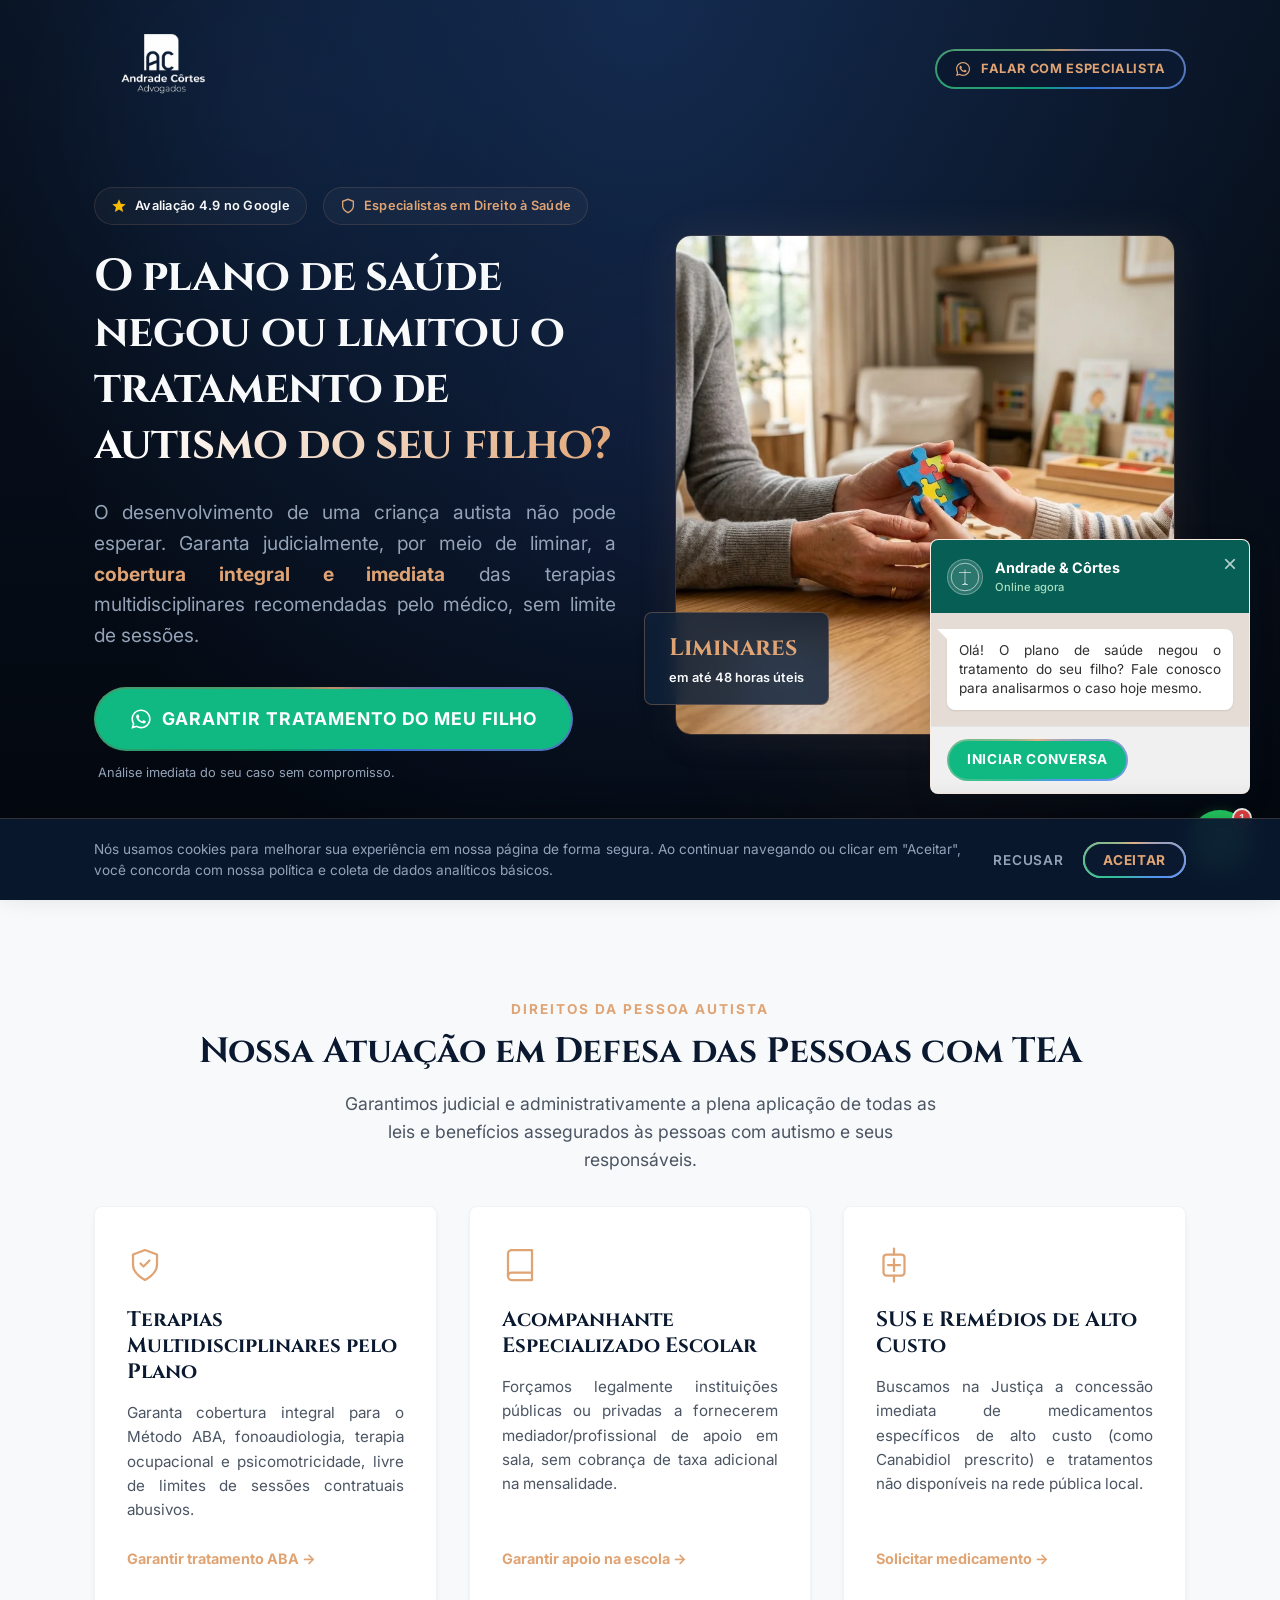
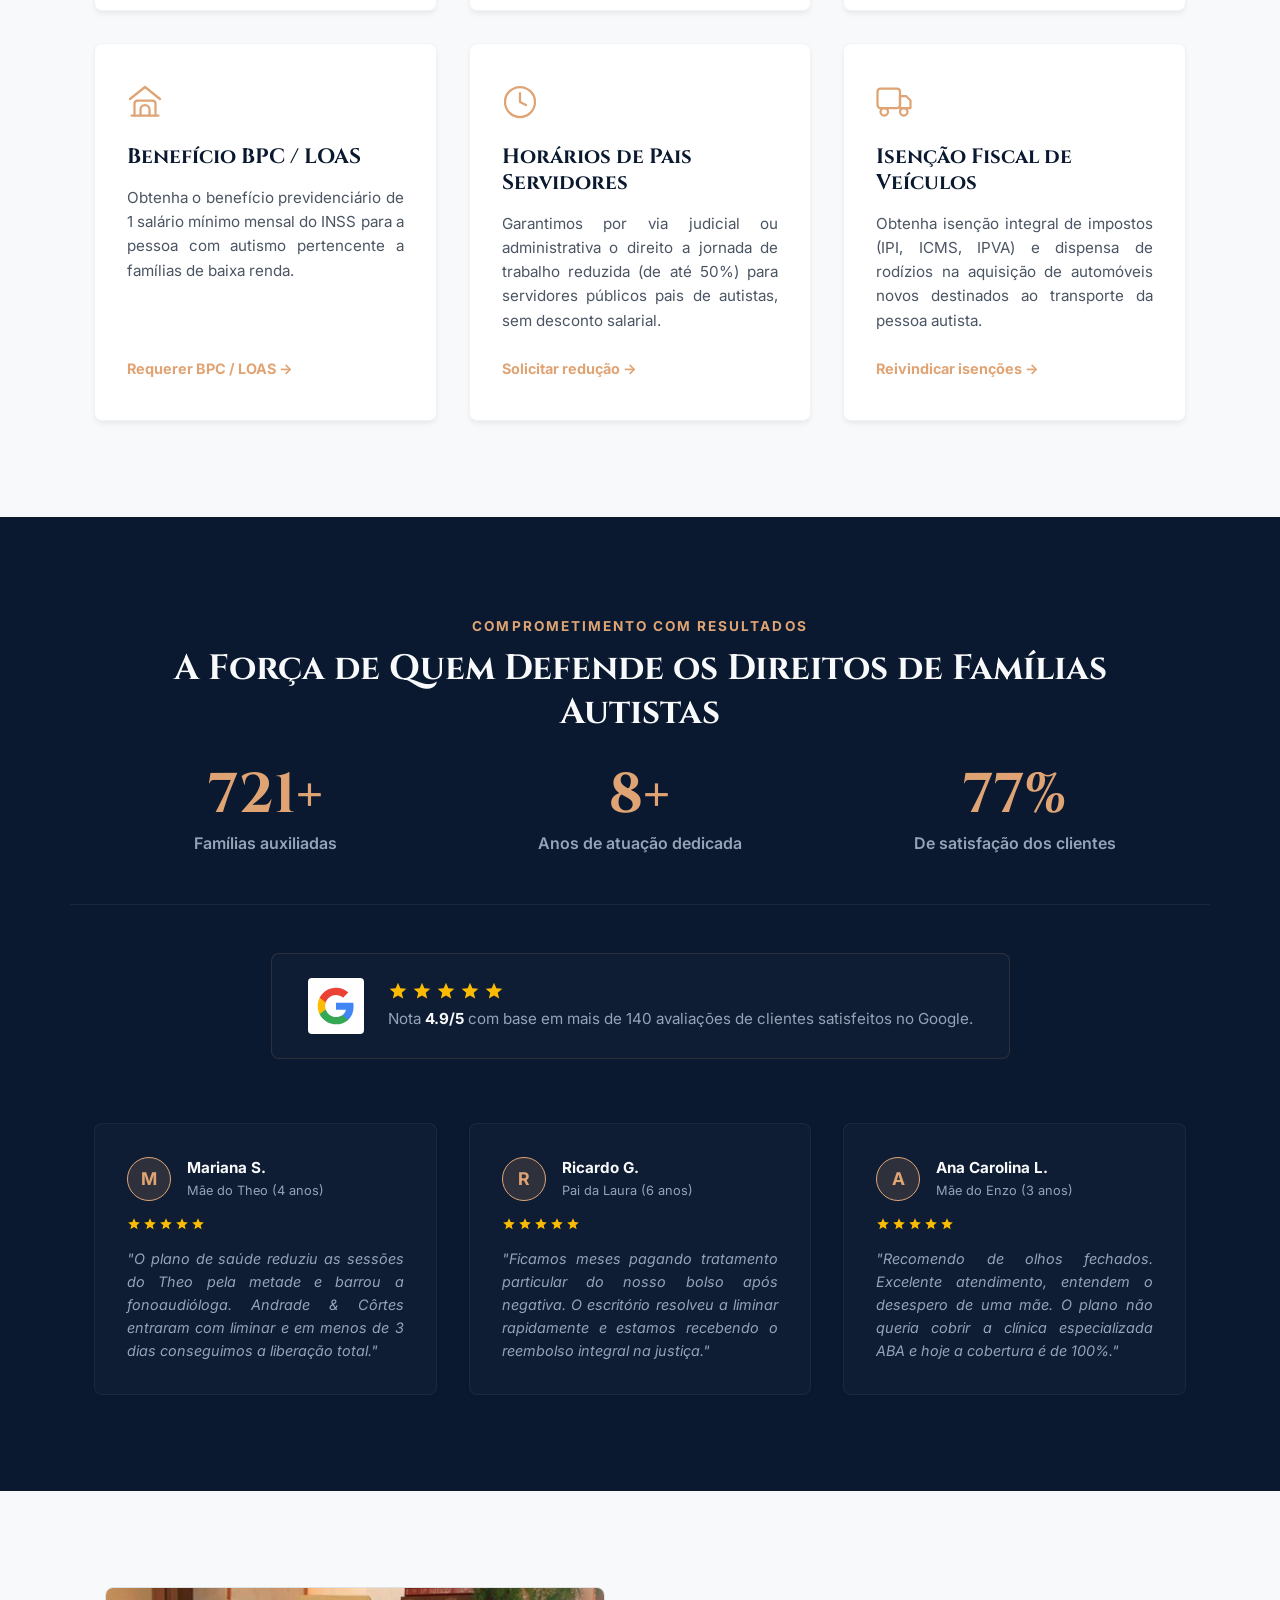
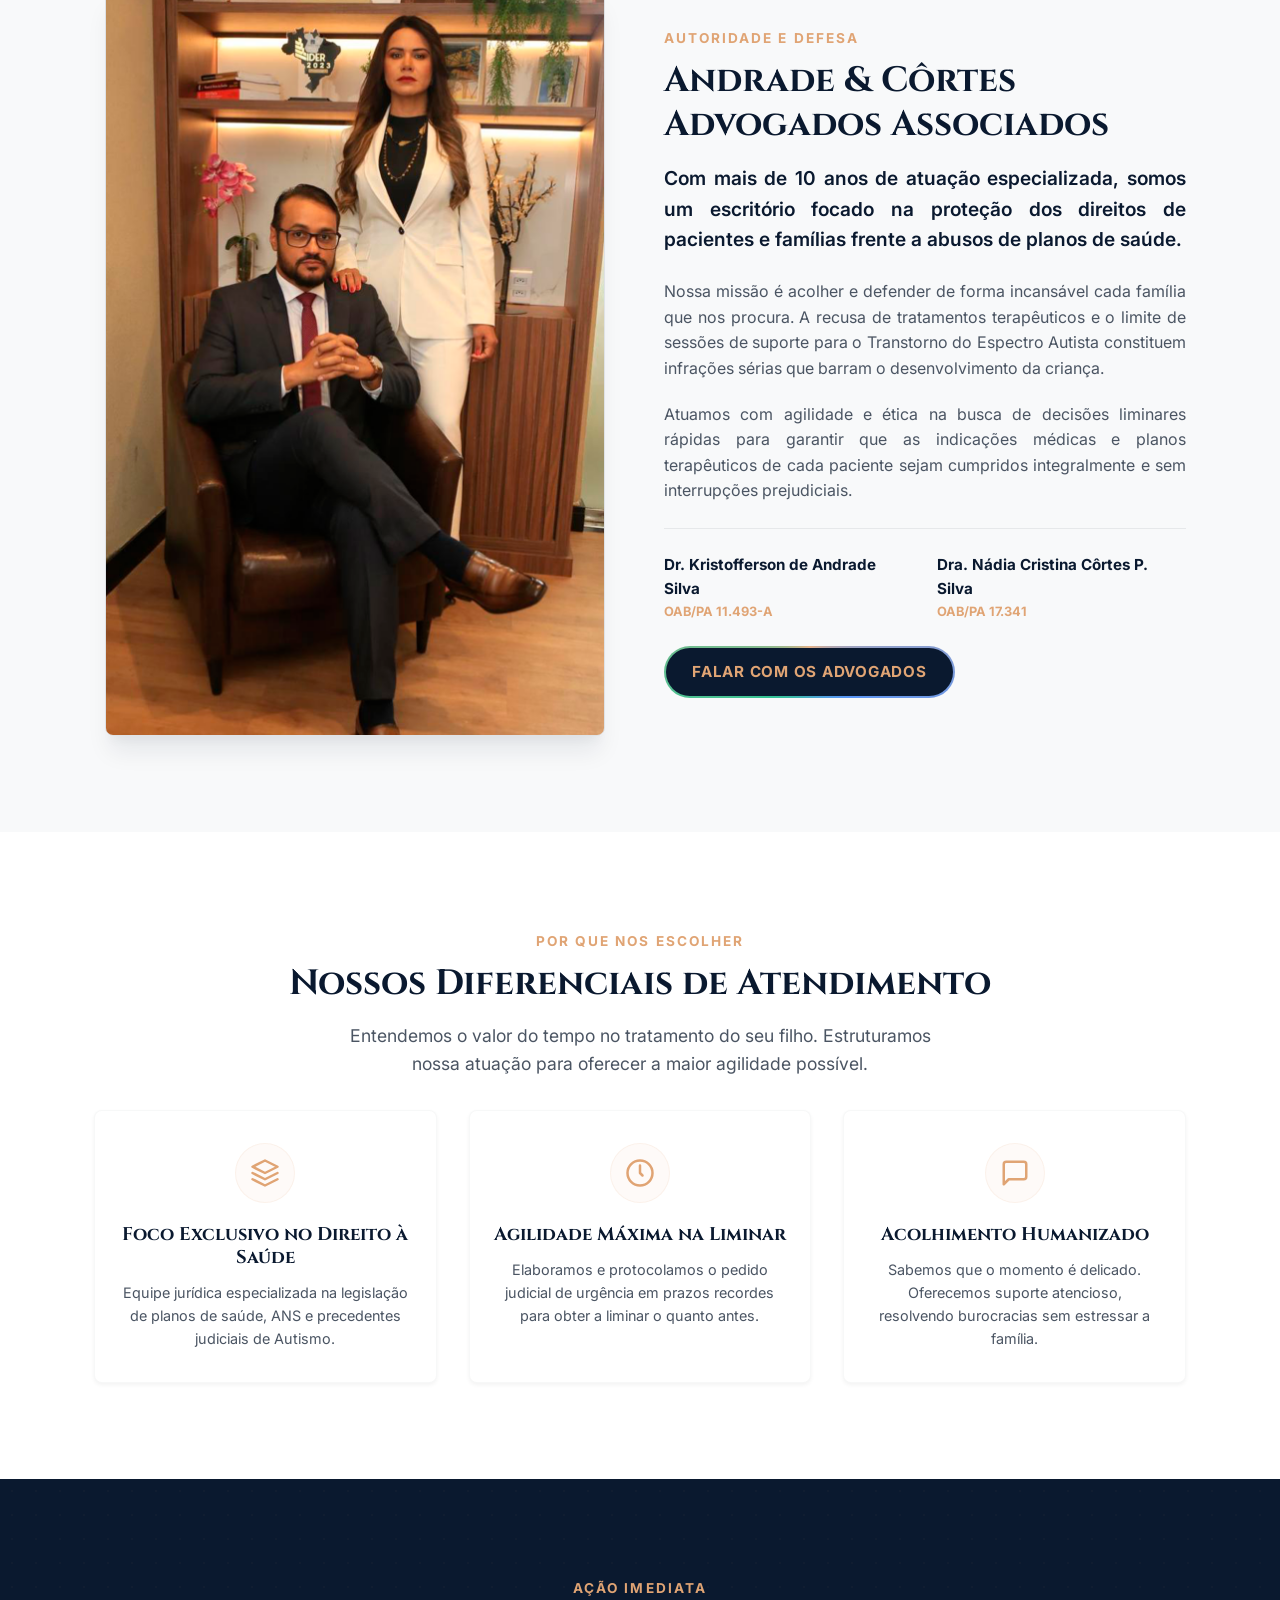
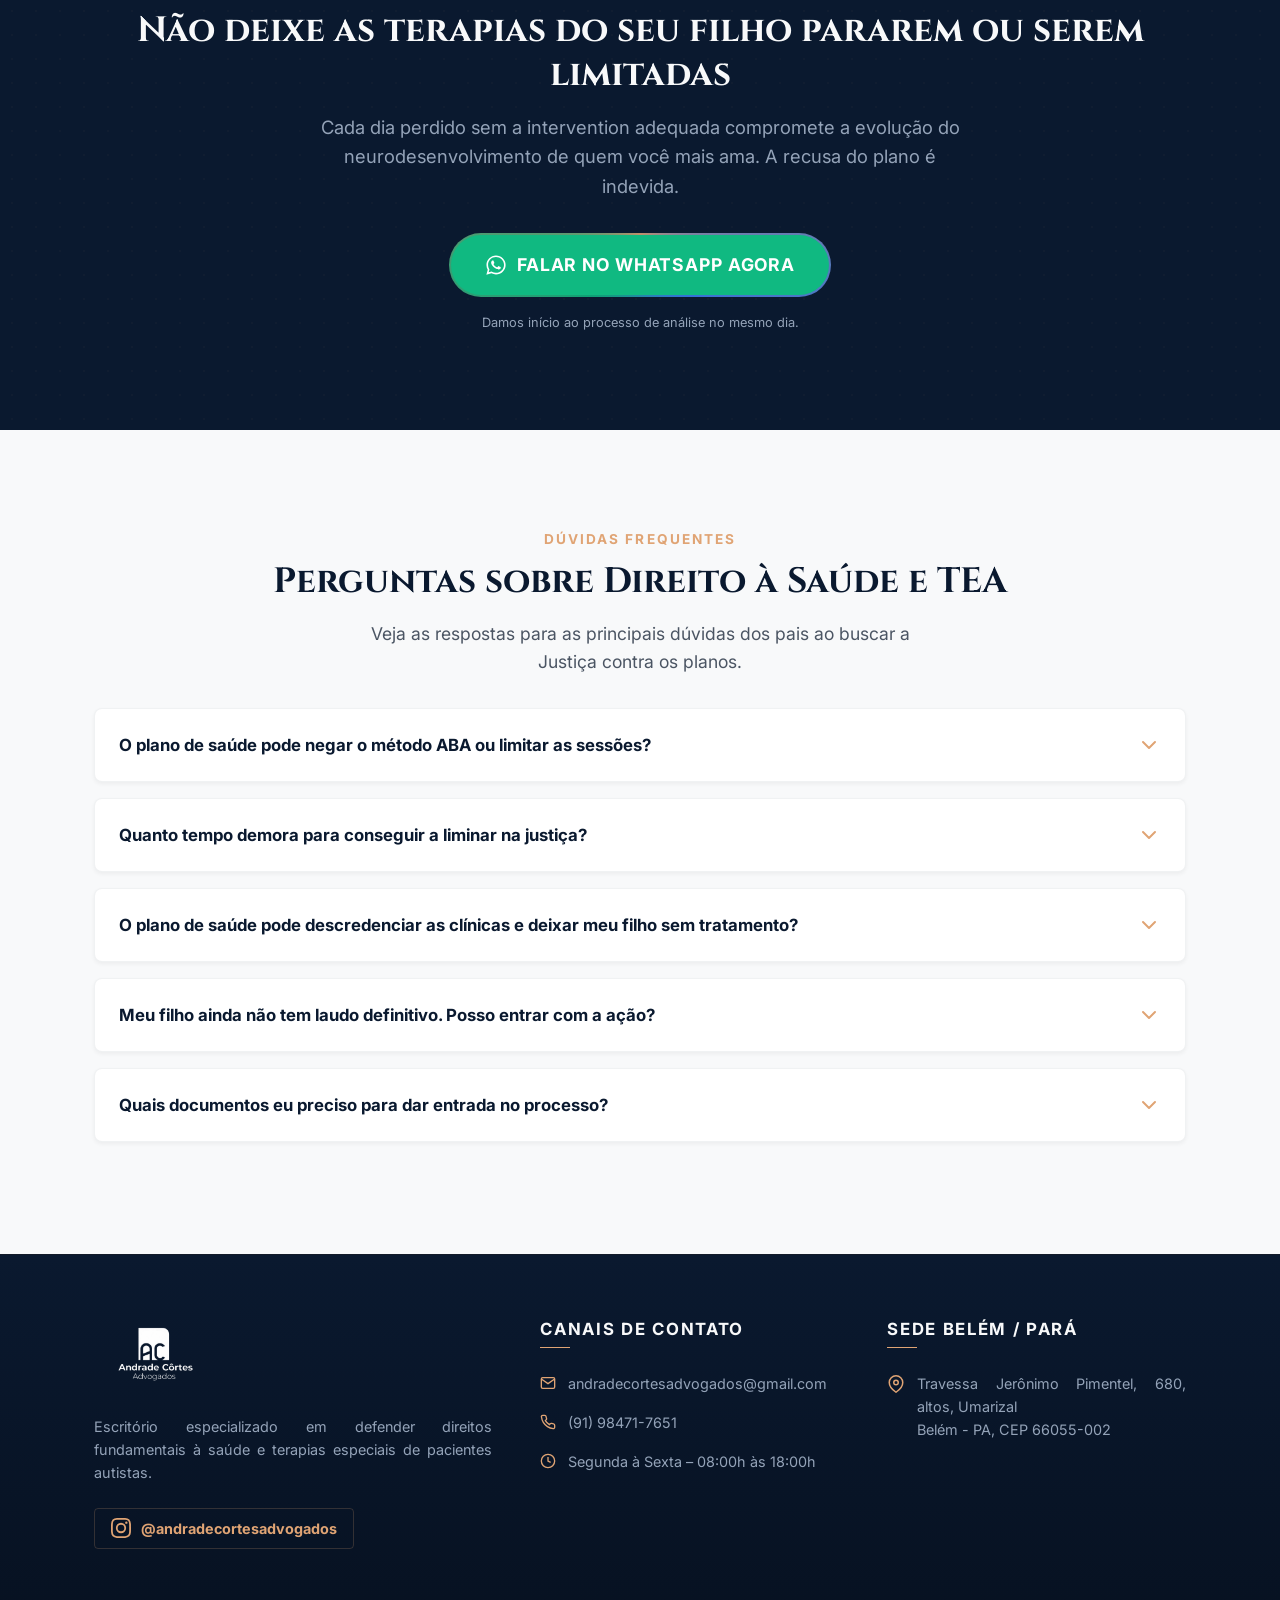
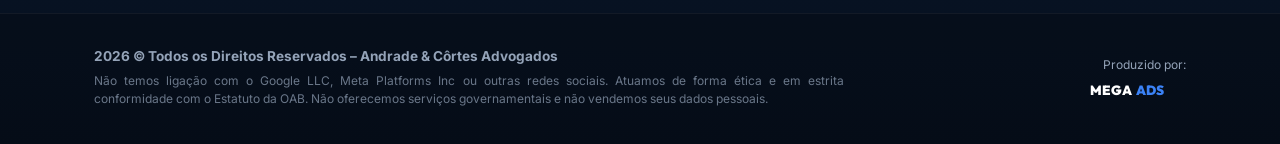
==== index.html @ 6798952f "feat: inicializa projeto e adiciona arquivos da landing page" ====
<!DOCTYPE html>
<html lang="pt-BR">
<head>
    <meta charset="UTF-8">
    <meta name="viewport" content="width=device-width, initial-scale=1.0, viewport-fit=cover">
    
    <!-- Título Otimizado para Tráfego Pago / SEO -->
    <title>Negativa de Tratamento de Autismo (TEA) pelo Plano | Andrade & Côrtes Advogados</title>
    
    <!-- Meta Descrição Otimizada -->
    <meta name="description" content="O plano de saúde negou ou limitou o tratamento de autismo (método ABA, fonoaudiologia, T.O.) do seu filho? Garanta na justiça o início imediato e cobertura integral.">
    
    <!-- Open Graph (Meta tags para compartilhamento em redes sociais e anúncios) -->
    <meta property="og:title" content="Negativa de Tratamento de Autismo (TEA) pelo Plano? Garanta a Cobertura Integral">
    <meta property="og:description" content="O desenvolvimento do seu filho não pode esperar. Obtenha liminar na justiça para cobertura imediata e sem limites de sessões das terapias indicadas.">
    <meta property="og:image" content="https://andradecortes.adv.br/lp/wp-content/uploads/2024/04/Mono-Vert-2.png">
    <meta property="og:url" content="https://andradecortes.adv.br/lp/saude-autismo/">
    <meta property="og:type" content="website">
    
    <!-- Twitter Card Básico -->
    <meta name="twitter:card" content="summary_large_image">
    <meta name="twitter:title" content="Negativa de Tratamento de Autismo pelo Plano | Andrade & Côrtes">
    <meta name="twitter:description" content="Garanta judicialmente a cobertura integral e sem limites de sessões das terapias prescritas para o autismo do seu filho.">
    <meta name="twitter:image" content="https://andradecortes.adv.br/lp/wp-content/uploads/2024/04/Mono-Vert-2.png">

    <!-- Favicon (Linkando o ícone do cliente em formato PNG) -->
    <link rel="icon" href="https://andradecortes.adv.br/lp/wp-content/uploads/2024/04/cropped-Orig-Vert-1-32x32.png" sizes="32x32">
    <link rel="icon" href="https://andradecortes.adv.br/lp/wp-content/uploads/2024/04/cropped-Orig-Vert-1-192x192.png" sizes="192x192">
    <link rel="apple-touch-icon" href="https://andradecortes.adv.br/lp/wp-content/uploads/2024/04/cropped-Orig-Vert-1-180x180.png">
    
    <!-- Fontes do Google (Cinzel, Inter e Outfit) conforme referência de luxo -->
    <link rel="preconnect" href="https://fonts.googleapis.com">
    <link rel="preconnect" href="https://fonts.gstatic.com" crossorigin>
    <link href="https://fonts.googleapis.com/css2?family=Cinzel:wght@400;500;600;700;800&family=Inter:wght@300;400;500;600;700&family=Outfit:wght@300;400;500;600;700;900&display=swap" rel="stylesheet">
    
    <!-- Link para a Folha de Estilos Externa -->
    <link rel="stylesheet" href="css/style.css">

    <!-- Google Tag Manager (Placeholder ID GTM-TZ2N3D54 ou configurável) -->
    <script>
        // Inicialização do dataLayer caso ainda não exista
        window.dataLayer = window.dataLayer || [];
        
        // Script oficial do Google Tag Manager
        (function(w,d,s,l,i){w[l]=w[l]||[];w[l].push({'gtm.start':
        new Date().getTime(),event:'gtm.js'});var f=d.getElementsByTagName(s)[0],
        j=d.createElement(s),dl=l!='dataLayer'?'&l='+l:'';j.async=true;j.src=
        'https://www.googletagmanager.com/gtm.js?id='+i+dl;f.parentNode.insertBefore(j,f);
        })(window,document,'script','dataLayer','GTM-TZ2N3D54');
    </script>
    <!-- Fim Google Tag Manager -->

    <!-- PLACEHOLDER: Meta Pixel (Facebook Ads) - Pronto para ativar, descomente e preencha com o ID correto -->
    <!--
    <script>
        !function(f,b,e,v,n,t,s)
        {if(f.fbq)return;n=f.fbq=function(){n.callMethod?
        n.callMethod.apply(n,arguments):n.queue.push(arguments)};
        if(!f._fbq)f._fbq=n;n.push=n;n.loaded=!0;n.version='2.0';
        n.queue=[];t=b.createElement(e);t.async=!0;
        t.src=v;s=b.getElementsByTagName(e)[0];
        s.parentNode.insertBefore(t,s)}(window, document,'script',
        'https://connect.facebook.net/en_US/fbevents.js');
        fbq('init', 'SEU_PIXEL_ID');
        fbq('track', 'PageView');
    </script>
    <noscript><img height="1" width="1" style="display:none" src="https://www.facebook.com/tr?id=SEU_PIXEL_ID&ev=PageView&noscript=1" /></noscript>
    -->

    <!-- PLACEHOLDER: Google Ads Conversion Tracking - Pronto para ativar, descomente e preencha -->
    <!--
    <script async src="https://www.googletagmanager.com/gtag/js?id=AW-SEU_CONVERSION_ID"></script>
    <script>
        window.dataLayer = window.dataLayer || [];
        function gtag(){dataLayer.push(arguments);}
        gtag('js', new Date());
        gtag('config', 'AW-SEU_CONVERSION_ID');
    </script>
    -->
</head>
<body>
    <!-- Google Tag Manager (noscript) -->
    <noscript>
        <iframe src="https://www.googletagmanager.com/ns.html?id=GTM-TZ2N3D54" height="0" width="0" style="display:none;visibility:hidden"></iframe>
    </noscript>
    <!-- Fim Google Tag Manager (noscript) -->

    <!-- 1. HEADER FIXO -->
    <header id="main-header" class="header-fixed">
        <div class="container header-container">
            <!-- Logo estilizada com SVG para maior leveza e qualidade visual -->
            <a href="#" class="logo-link" aria-label="Ir para o topo da página">
                <div class="logo-wrapper">
                    <!-- Logotipo Andrade & Côrtes Advogados Associados -->
                    <img src="Assets/logo.webp" alt="Andrade & Côrtes Advogados Associados" class="logo-img" width="180" height="50">
                </div>
            </a>
            
            <!-- Botão de Ação Direta no Header -->
            <a href="https://wa.me/559184717651" class="btn btn-primary btn-header btn-whatsapp-track" data-location="header" target="_blank" rel="noopener noreferrer">
                <!-- Ícone WhatsApp SVG -->
                <svg viewBox="0 0 448 512" width="16" height="16" xmlns="http://www.w3.org/2000/svg" fill="currentColor">
                    <path d="M380.9 97.1C339 55.1 283.2 32 223.9 32c-122.4 0-222 99.6-222 222 0 39.1 10.2 77.3 29.6 111L0 480l117.7-30.9c32.4 17.7 68.9 27 106.1 27h.1c122.3 0 224.1-99.6 224.1-222 0-59.3-25.2-115-67.1-157zm-157 341.6c-33.2 0-65.7-8.9-94-25.7l-6.7-4-69.8 18.3L72 359.2l-4.4-7c-18.5-29.4-28.2-63.3-28.2-98.2 0-101.7 82.8-184.5 184.6-184.5 49.3 0 95.6 19.2 130.4 54.1 34.8 34.9 56.2 81.2 56.1 130.5 0 101.8-84.9 184.6-186.6 184.6zm101.2-138.2c-5.5-2.8-32.8-16.2-37.9-18-5.1-1.9-8.8-2.8-12.5 2.8-3.7 5.6-14.3 18-17.6 21.8-3.2 3.7-6.5 4.2-12 1.4-32.6-16.3-54-29.1-75.5-66-5.7-9.8 5.7-9.1 16.3-30.3 1.8-3.7.9-6.9-.5-9.7-1.4-2.8-12.5-30.1-17.1-41.2-4.5-10.8-9.1-9.3-12.5-9.5-3.2-.2-6.9-.2-10.6-.2-3.7 0-9.7 1.4-14.8 6.9-5.1 5.6-19.4 19-19.4 46.3 0 27.3 19.9 53.7 22.6 57.4 2.8 3.7 39.1 59.7 94.8 83.8 35.2 15.2 49 16.5 66.6 13.9 10.7-1.6 32.8-13.4 37.4-26.4 4.6-13 4.6-24.1 3.2-26.4-1.3-2.5-5-3.9-10.5-6.6z"/>
                </svg>
                <span>Falar com Especialista</span>
            </a>
        </div>
    </header>

    <!-- 2. HERO SECTION -->
    <section id="hero" class="hero-section">
        <!-- Elementos de luz difusa e flutuante no background do Hero (Glows Animados) -->
        <div class="hero-glow-1"></div>
        <div class="hero-glow-2"></div>
        <div class="hero-glow-3"></div>
        
        <!-- Overlay decorativo de gradiente de fundo -->
        <div class="hero-bg-overlay"></div>
        
        <div class="container hero-container grid-2">
            <!-- Coluna de Texto do Hero -->
            <div class="hero-content reveal-left">
                <!-- Selos de Autoridade acima da dobra -->
                <div class="hero-badges">
                    <!-- Selo de Avaliação Google -->
                    <div class="badge-google">
                        <svg class="icon-star" viewBox="0 0 24 24" width="16" height="16" fill="#FABB05" xmlns="http://www.w3.org/2000/svg">
                            <path d="M12 17.27L18.18 21l-1.64-7.03L22 9.24l-7.19-.61L12 2 9.19 8.63 2 9.24l5.46 4.73L5.82 21z"/>
                        </svg>
                        <span>Avaliação 4.9 no Google</span>
                    </div>
                    <!-- Selo de Especialidade em Direito à Saúde -->
                    <div class="badge-oab">
                        <svg class="icon-shield" viewBox="0 0 24 24" width="16" height="16" fill="none" stroke="#E0A474" stroke-width="2" xmlns="http://www.w3.org/2000/svg">
                            <path d="M12 22s8-4 8-10V5l-8-3-8 3v7c0 6 8 10 8 10z"/>
                        </svg>
                        <span>Especialistas em Direito à Saúde</span>
                    </div>
                </div>

                <!-- Headline Principal (H1) -->
                <h1>O plano de saúde negou ou limitou o tratamento de <span class="text-gradient-gold">autismo do seu filho?</span></h1>
                
                <!-- Subheadline explicativa -->
                <p class="hero-subtext">
                    O desenvolvimento de uma criança autista não pode esperar. Garanta judicialmente, por meio de liminar, a <strong>cobertura integral e imediata</strong> das terapias multidisciplinares recomendadas pelo médico, sem limite de sessões.
                </p>

                <!-- Botão de Ação Verde Esmeralda -->
                <div class="hero-cta-wrapper">
                    <a href="https://wa.me/559184717651" class="btn btn-lg btn-accent btn-whatsapp-track pulse-effect" data-location="hero" target="_blank" rel="noopener noreferrer">
                        <!-- Ícone do WhatsApp -->
                        <svg viewBox="0 0 448 512" width="22" height="22" fill="currentColor" xmlns="http://www.w3.org/2000/svg">
                            <path d="M380.9 97.1C339 55.1 283.2 32 223.9 32c-122.4 0-222 99.6-222 222 0 39.1 10.2 77.3 29.6 111L0 480l117.7-30.9c32.4 17.7 68.9 27 106.1 27h.1c122.3 0 224.1-99.6 224.1-222 0-59.3-25.2-115-67.1-157zm-157 341.6c-33.2 0-65.7-8.9-94-25.7l-6.7-4-69.8 18.3L72 359.2l-4.4-7c-18.5-29.4-28.2-63.3-28.2-98.2 0-101.7 82.8-184.5 184.6-184.5 49.3 0 95.6 19.2 130.4 54.1 34.8 34.9 56.2 81.2 56.1 130.5 0 101.8-84.9 184.6-186.6 184.6zm101.2-138.2c-5.5-2.8-32.8-16.2-37.9-18-5.1-1.9-8.8-2.8-12.5 2.8-3.7 5.6-14.3 18-17.6 21.8-3.2 3.7-6.5 4.2-12 1.4-32.6-16.3-54-29.1-75.5-66-5.7-9.8 5.7-9.1 16.3-30.3 1.8-3.7.9-6.9-.5-9.7-1.4-2.8-12.5-30.1-17.1-41.2-4.5-10.8-9.1-9.3-12.5-9.5-3.2-.2-6.9-.2-10.6-.2-3.7 0-9.7 1.4-14.8 6.9-5.1 5.6-19.4 19-19.4 46.3 0 27.3 19.9 53.7 22.6 57.4 2.8 3.7 39.1 59.7 94.8 83.8 35.2 15.2 49 16.5 66.6 13.9 10.7-1.6 32.8-13.4 37.4-26.4 4.6-13 4.6-24.1 3.2-26.4-1.3-2.5-5-3.9-10.5-6.6z"/>
                        </svg>
                        <span>Garantir Tratamento do Meu Filho</span>
                    </a>
                    <!-- Texto de Urgência de Apoio (Micro-copy) -->
                    <span class="cta-microcopy">Análise imediata do seu caso sem compromisso.</span>
                </div>
            </div>

            <!-- Coluna de Imagem / Mockup do Hero -->
            <div class="hero-image-wrapper reveal-right">
                <!-- Imagem em WebP de Alta Conversão. Carregamento com fetchpriority alto por estar acima da dobra -->
                <img src="Assets/hero_autism.webp" 
                     alt="Mão acolhedora de profissional segurando a mão de uma criança com peças de quebra-cabeça, simbolizando o autismo e cuidado" 
                     class="hero-main-img" 
                     width="500" 
                     height="600" 
                     fetchpriority="high">
                
                <!-- Card de Suporte Flutuante no Parallax -->
                <div class="floating-info-card">
                    <span class="info-number">Liminares</span>
                    <span class="info-desc">em até 48 horas úteis</span>
                </div>
            </div>
        </div>
    </section>

    <!-- 3. SEÇÃO DE SERVIÇOS / ÁREAS DE ATUAÇÃO -->
    <section id="servicos" class="section-padding bg-light">
        <div class="container text-center">
            <!-- Legenda da Seção em Dourado -->
            <span class="section-subtitle">Direitos da Pessoa Autista</span>
            <!-- Título Principal da Seção (H2) -->
            <h2 class="section-title">Nossa Atuação em Defesa das Pessoas com TEA</h2>
            <p class="section-desc max-width-600">
                Garantimos judicial e administrativamente a plena aplicação de todas as leis e benefícios assegurados às pessoas com autismo e seus responsáveis.
            </p>
        </div>

        <div class="container grid-3 mt-4">
            <!-- Card 1: Terapias Planos de Saúde -->
            <div class="service-card reveal-up">
                <div class="card-icon">
                    <svg viewBox="0 0 24 24" width="36" height="36" stroke="#E0A474" stroke-width="1.5" fill="none" stroke-linecap="round" stroke-linejoin="round" xmlns="http://www.w3.org/2000/svg">
                        <path d="M12 22s8-4 8-10V5l-8-3-8 3v7c0 6 8 10 8 10z"/>
                        <path d="M9 11l2 2 4-4"/>
                    </svg>
                </div>
                <h3>Terapias Multidisciplinares pelo Plano</h3>
                <p>Garanta cobertura integral para o Método ABA, fonoaudiologia, terapia ocupacional e psicomotricidade, livre de limites de sessões contratuais abusivos.</p>
                <a href="https://wa.me/559184717651" class="card-link btn-whatsapp-track" data-location="service_card" target="_blank" rel="noopener noreferrer">Garantir tratamento ABA &rarr;</a>
            </div>

            <!-- Card 2: Direito Educacional / Mediador -->
            <div class="service-card reveal-up" style="animation-delay: 50ms;">
                <div class="card-icon">
                    <svg viewBox="0 0 24 24" width="36" height="36" stroke="#E0A474" stroke-width="1.5" fill="none" stroke-linecap="round" stroke-linejoin="round" xmlns="http://www.w3.org/2000/svg">
                        <path d="M4 19.5A2.5 2.5 0 0 1 6.5 17H20"/>
                        <path d="M6.5 2H20v20H6.5A2.5 2.5 0 0 1 4 19.5v-15A2.5 2.5 0 0 1 6.5 2z"/>
                    </svg>
                </div>
                <h3>Acompanhante Especializado Escolar</h3>
                <p>Forçamos legalmente instituições públicas ou privadas a fornecerem mediador/profissional de apoio em sala, sem cobrança de taxa adicional na mensalidade.</p>
                <a href="https://wa.me/559184717651" class="card-link btn-whatsapp-track" data-location="service_card" target="_blank" rel="noopener noreferrer">Garantir apoio na escola &rarr;</a>
            </div>

            <!-- Card 3: SUS e Medicamentos de Alto Custo -->
            <div class="service-card reveal-up" style="animation-delay: 100ms;">
                <div class="card-icon">
                    <svg viewBox="0 0 24 24" width="36" height="36" stroke="#E0A474" stroke-width="1.5" fill="none" stroke-linecap="round" stroke-linejoin="round" xmlns="http://www.w3.org/2000/svg">
                        <rect x="5" y="5" width="14" height="14" rx="2" ry="2"/>
                        <line x1="12" y1="1" x2="12" y2="5"/>
                        <line x1="12" y1="19" x2="12" y2="23"/>
                        <line x1="8" y1="12" x2="16" y2="12"/>
                        <line x1="12" y1="8" x2="12" y2="16"/>
                    </svg>
                </div>
                <h3>SUS e Remédios de Alto Custo</h3>
                <p>Buscamos na Justiça a concessão imediata de medicamentos específicos de alto custo (como Canabidiol prescrito) e tratamentos não disponíveis na rede pública local.</p>
                <a href="https://wa.me/559184717651" class="card-link btn-whatsapp-track" data-location="service_card" target="_blank" rel="noopener noreferrer">Solicitar medicamento &rarr;</a>
            </div>

            <!-- Card 4: Benefício Previdenciário (BPC/LOAS) -->
            <div class="service-card reveal-up" style="animation-delay: 150ms;">
                <div class="card-icon">
                    <svg viewBox="0 0 24 24" width="36" height="36" stroke="#E0A474" stroke-width="1.5" fill="none" stroke-linecap="round" stroke-linejoin="round" xmlns="http://www.w3.org/2000/svg">
                        <path d="M3 21h18"/>
                        <path d="M19 21v-8a2 2 0 0 0-2-2H7a2 2 0 0 0-2 2v8"/>
                        <path d="M9 21v-4a3 3 0 0 1 6 0v4"/>
                        <path d="M2 10l10-8 10 8"/>
                    </svg>
                </div>
                <h3>Benefício BPC / LOAS</h3>
                <p>Obtenha o benefício previdenciário de 1 salário mínimo mensal do INSS para a pessoa com autismo pertencente a famílias de baixa renda.</p>
                <a href="https://wa.me/559184717651" class="card-link btn-whatsapp-track" data-location="service_card" target="_blank" rel="noopener noreferrer">Requerer BPC / LOAS &rarr;</a>
            </div>

            <!-- Card 5: Redução de Jornada para Servidores -->
            <div class="service-card reveal-up" style="animation-delay: 200ms;">
                <div class="card-icon">
                    <svg viewBox="0 0 24 24" width="36" height="36" stroke="#E0A474" stroke-width="1.5" fill="none" stroke-linecap="round" stroke-linejoin="round" xmlns="http://www.w3.org/2000/svg">
                        <circle cx="12" cy="12" r="10"/>
                        <polyline points="12 6 12 12 16 14"/>
                    </svg>
                </div>
                <h3>Horários de Pais Servidores</h3>
                <p>Garantimos por via judicial ou administrativa o direito a jornada de trabalho reduzida (de até 50%) para servidores públicos pais de autistas, sem desconto salarial.</p>
                <a href="https://wa.me/559184717651" class="card-link btn-whatsapp-track" data-location="service_card" target="_blank" rel="noopener noreferrer">Solicitar redução &rarr;</a>
            </div>

            <!-- Card 6: Direito Tributário / Isenções -->
            <div class="service-card reveal-up" style="animation-delay: 250ms;">
                <div class="card-icon">
                    <svg viewBox="0 0 24 24" width="36" height="36" stroke="#E0A474" stroke-width="1.5" fill="none" stroke-linecap="round" stroke-linejoin="round" xmlns="http://www.w3.org/2000/svg">
                        <rect x="1" y="3" width="15" height="13" rx="2" ry="2"/>
                        <polygon points="16 8 20 8 23 11 23 16 16 16 16 8"/>
                        <circle cx="5.5" cy="18.5" r="2.5"/>
                        <circle cx="18.5" cy="18.5" r="2.5"/>
                    </svg>
                </div>
                <h3>Isenção Fiscal de Veículos</h3>
                <p>Obtenha isenção integral de impostos (IPI, ICMS, IPVA) e dispensa de rodízios na aquisição de automóveis novos destinados ao transporte da pessoa autista.</p>
                <a href="https://wa.me/559184717651" class="card-link btn-whatsapp-track" data-location="service_card" target="_blank" rel="noopener noreferrer">Reivindicar isenções &rarr;</a>
            </div>
        </div>
    </section>

    <!-- 4. PROVA SOCIAL & NÚMEROS DE AUTORIDADE -->
    <section id="prova-social" class="section-padding bg-dark text-white">
        <div class="container text-center">
            <span class="section-subtitle">Comprometimento com Resultados</span>
            <h2 class="section-title text-white">A Força de Quem Defende os Direitos de Famílias Autistas</h2>
        </div>

        <!-- Contadores Animados -->
        <div class="container grid-3 stats-container mt-4 text-center">
            <div class="stat-item reveal-up">
                <span class="stat-number" data-target="900">+0</span>
                <span class="stat-label">Famílias auxiliadas</span>
            </div>
            <div class="stat-item reveal-up" style="animation-delay: 100ms;">
                <span class="stat-number" data-target="10">+0</span>
                <span class="stat-label">Anos de atuação dedicada</span>
            </div>
            <div class="stat-item reveal-up" style="animation-delay: 200ms;">
                <span class="stat-number" data-target="98">%0</span>
                <span class="stat-label">De satisfação dos clientes</span>
            </div>
        </div>

        <!-- Bloco do Google Reviews Consolidador -->
        <div class="container mt-5 text-center">
            <div class="google-consolidated-box reveal-up">
                <div class="google-logo-wrapper">
                    <!-- SVG Logo Google -->
                    <svg viewBox="0 0 24 24" width="40" height="40" xmlns="http://www.w3.org/2000/svg">
                        <path d="M22.56 12.25c0-.78-.07-1.53-.2-2.25H12v4.26h5.92c-.26 1.37-1.04 2.53-2.21 3.31v2.77h3.57c2.08-1.92 3.28-4.74 3.28-8.09z" fill="#4285F4"/>
                        <path d="M12 23c2.97 0 5.46-.98 7.28-2.66l-3.57-2.77c-.98.66-2.23 1.06-3.71 1.06-2.86 0-5.29-1.93-6.16-4.53H2.18v2.84C3.99 20.53 7.7 23 12 23z" fill="#34A853"/>
                        <path d="M5.84 14.09c-.22-.66-.35-1.36-.35-2.09s.13-1.43.35-2.09V7.06H2.18C1.43 8.55 1 10.22 1 12s.43 3.45 1.18 4.94l2.85-2.22.81-.63z" fill="#FBBC05"/>
                        <path d="M12 5.38c1.62 0 3.06.56 4.21 1.64l3.15-3.15C17.45 2.09 14.97 1 12 1 7.7 1 3.99 3.47 2.18 7.06l3.66 2.84c.87-2.6 3.3-4.52 6.16-4.52z" fill="#EA4335"/>
                    </svg>
                </div>
                <div class="google-stars-wrapper">
                    <div class="stars">
                        <!-- 5 Estrelas SVG -->
                        <svg viewBox="0 0 24 24" width="20" height="20" fill="#FABB05" xmlns="http://www.w3.org/2000/svg"><path d="M12 17.27L18.18 21l-1.64-7.03L22 9.24l-7.19-.61L12 2 9.19 8.63 2 9.24l5.46 4.73L5.82 21z"/></svg>
                        <svg viewBox="0 0 24 24" width="20" height="20" fill="#FABB05" xmlns="http://www.w3.org/2000/svg"><path d="M12 17.27L18.18 21l-1.64-7.03L22 9.24l-7.19-.61L12 2 9.19 8.63 2 9.24l5.46 4.73L5.82 21z"/></svg>
                        <svg viewBox="0 0 24 24" width="20" height="20" fill="#FABB05" xmlns="http://www.w3.org/2000/svg"><path d="M12 17.27L18.18 21l-1.64-7.03L22 9.24l-7.19-.61L12 2 9.19 8.63 2 9.24l5.46 4.73L5.82 21z"/></svg>
                        <svg viewBox="0 0 24 24" width="20" height="20" fill="#FABB05" xmlns="http://www.w3.org/2000/svg"><path d="M12 17.27L18.18 21l-1.64-7.03L22 9.24l-7.19-.61L12 2 9.19 8.63 2 9.24l5.46 4.73L5.82 21z"/></svg>
                        <svg viewBox="0 0 24 24" width="20" height="20" fill="#FABB05" xmlns="http://www.w3.org/2000/svg"><path d="M12 17.27L18.18 21l-1.64-7.03L22 9.24l-7.19-.61L12 2 9.19 8.63 2 9.24l5.46 4.73L5.82 21z"/></svg>
                    </div>
                    <p class="google-rating-text">Nota <strong>4.9/5</strong> com base em mais de 140 avaliações de clientes satisfeitos no Google.</p>
                </div>
            </div>
        </div>

        <!-- 3 Depoimentos Reais / Adaptados -->
        <div class="container grid-3 reviews-grid mt-4">
            <!-- Depoimento 1 -->
            <div class="review-card reveal-up">
                <div class="review-header">
                    <div class="avatar-circle">M</div>
                    <div class="review-author">
                        <span class="author-name">Mariana S.</span>
                        <span class="author-subtitle">Mãe do Theo (4 anos)</span>
                    </div>
                </div>
                <div class="stars-review">
                    <svg viewBox="0 0 24 24" width="14" height="14" fill="#FABB05" xmlns="http://www.w3.org/2000/svg"><path d="M12 17.27L18.18 21l-1.64-7.03L22 9.24l-7.19-.61L12 2 9.19 8.63 2 9.24l5.46 4.73L5.82 21z"/></svg>
                    <svg viewBox="0 0 24 24" width="14" height="14" fill="#FABB05" xmlns="http://www.w3.org/2000/svg"><path d="M12 17.27L18.18 21l-1.64-7.03L22 9.24l-7.19-.61L12 2 9.19 8.63 2 9.24l5.46 4.73L5.82 21z"/></svg>
                    <svg viewBox="0 0 24 24" width="14" height="14" fill="#FABB05" xmlns="http://www.w3.org/2000/svg"><path d="M12 17.27L18.18 21l-1.64-7.03L22 9.24l-7.19-.61L12 2 9.19 8.63 2 9.24l5.46 4.73L5.82 21z"/></svg>
                    <svg viewBox="0 0 24 24" width="14" height="14" fill="#FABB05" xmlns="http://www.w3.org/2000/svg"><path d="M12 17.27L18.18 21l-1.64-7.03L22 9.24l-7.19-.61L12 2 9.19 8.63 2 9.24l5.46 4.73L5.82 21z"/></svg>
                    <svg viewBox="0 0 24 24" width="14" height="14" fill="#FABB05" xmlns="http://www.w3.org/2000/svg"><path d="M12 17.27L18.18 21l-1.64-7.03L22 9.24l-7.19-.61L12 2 9.19 8.63 2 9.24l5.46 4.73L5.82 21z"/></svg>
                </div>
                <p>"O plano de saúde reduziu as sessões do Theo pela metade e barrou a fonoaudióloga. Andrade & Côrtes entraram com liminar e em menos de 3 dias conseguimos a liberação total."</p>
            </div>

            <!-- Depoimento 2 -->
            <div class="review-card reveal-up" style="animation-delay: 100ms;">
                <div class="review-header">
                    <div class="avatar-circle">R</div>
                    <div class="review-author">
                        <span class="author-name">Ricardo G.</span>
                        <span class="author-subtitle">Pai da Laura (6 anos)</span>
                    </div>
                </div>
                <div class="stars-review">
                    <svg viewBox="0 0 24 24" width="14" height="14" fill="#FABB05" xmlns="http://www.w3.org/2000/svg"><path d="M12 17.27L18.18 21l-1.64-7.03L22 9.24l-7.19-.61L12 2 9.19 8.63 2 9.24l5.46 4.73L5.82 21z"/></svg>
                    <svg viewBox="0 0 24 24" width="14" height="14" fill="#FABB05" xmlns="http://www.w3.org/2000/svg"><path d="M12 17.27L18.18 21l-1.64-7.03L22 9.24l-7.19-.61L12 2 9.19 8.63 2 9.24l5.46 4.73L5.82 21z"/></svg>
                    <svg viewBox="0 0 24 24" width="14" height="14" fill="#FABB05" xmlns="http://www.w3.org/2000/svg"><path d="M12 17.27L18.18 21l-1.64-7.03L22 9.24l-7.19-.61L12 2 9.19 8.63 2 9.24l5.46 4.73L5.82 21z"/></svg>
                    <svg viewBox="0 0 24 24" width="14" height="14" fill="#FABB05" xmlns="http://www.w3.org/2000/svg"><path d="M12 17.27L18.18 21l-1.64-7.03L22 9.24l-7.19-.61L12 2 9.19 8.63 2 9.24l5.46 4.73L5.82 21z"/></svg>
                    <svg viewBox="0 0 24 24" width="14" height="14" fill="#FABB05" xmlns="http://www.w3.org/2000/svg"><path d="M12 17.27L18.18 21l-1.64-7.03L22 9.24l-7.19-.61L12 2 9.19 8.63 2 9.24l5.46 4.73L5.82 21z"/></svg>
                </div>
                <p>"Ficamos meses pagando tratamento particular do nosso bolso após negativa. O escritório resolveu a liminar rapidamente e estamos recebendo o reembolso integral na justiça."</p>
            </div>

            <!-- Depoimento 3 -->
            <div class="review-card reveal-up" style="animation-delay: 200ms;">
                <div class="review-header">
                    <div class="avatar-circle">A</div>
                    <div class="review-author">
                        <span class="author-name">Ana Carolina L.</span>
                        <span class="author-subtitle">Mãe do Enzo (3 anos)</span>
                    </div>
                </div>
                <div class="stars-review">
                    <svg viewBox="0 0 24 24" width="14" height="14" fill="#FABB05" xmlns="http://www.w3.org/2000/svg"><path d="M12 17.27L18.18 21l-1.64-7.03L22 9.24l-7.19-.61L12 2 9.19 8.63 2 9.24l5.46 4.73L5.82 21z"/></svg>
                    <svg viewBox="0 0 24 24" width="14" height="14" fill="#FABB05" xmlns="http://www.w3.org/2000/svg"><path d="M12 17.27L18.18 21l-1.64-7.03L22 9.24l-7.19-.61L12 2 9.19 8.63 2 9.24l5.46 4.73L5.82 21z"/></svg>
                    <svg viewBox="0 0 24 24" width="14" height="14" fill="#FABB05" xmlns="http://www.w3.org/2000/svg"><path d="M12 17.27L18.18 21l-1.64-7.03L22 9.24l-7.19-.61L12 2 9.19 8.63 2 9.24l5.46 4.73L5.82 21z"/></svg>
                    <svg viewBox="0 0 24 24" width="14" height="14" fill="#FABB05" xmlns="http://www.w3.org/2000/svg"><path d="M12 17.27L18.18 21l-1.64-7.03L22 9.24l-7.19-.61L12 2 9.19 8.63 2 9.24l5.46 4.73L5.82 21z"/></svg>
                    <svg viewBox="0 0 24 24" width="14" height="14" fill="#FABB05" xmlns="http://www.w3.org/2000/svg"><path d="M12 17.27L18.18 21l-1.64-7.03L22 9.24l-7.19-.61L12 2 9.19 8.63 2 9.24l5.46 4.73L5.82 21z"/></svg>
                </div>
                <p>"Recomendo de olhos fechados. Excelente atendimento, entendem o desespero de uma mãe. O plano não queria cobrir a clínica especializada ABA e hoje a cobertura é de 100%."</p>
            </div>
        </div>
    </section>

    <!-- 5. SOBRE O ESCRITÓRIO -->
    <section id="sobre" class="section-padding bg-light">
        <div class="container grid-2">
            <!-- Imagem dos Sócios / Equipe -->
            <div class="sobre-image-wrapper reveal-left">
                <!-- Imagem em WebP. Com lazy-loading por estar no meio da página -->
                <img src="Assets/Andrade e cortes.png" 
                     alt="Advogados Kristofferson de Andrade Silva e Nádia Cristina Côrtes, sócios fundadores do escritório Andrade & Côrtes" 
                     class="sobre-img" 
                     width="500" 
                     height="650" 
                     loading="lazy">
            </div>

            <!-- Texto de Autoridade do Sobre -->
            <div class="sobre-content reveal-right">
                <span class="section-subtitle">Autoridade e Defesa</span>
                <h2 class="section-title">Andrade & Côrtes Advogados Associados</h2>
                
                <p class="sobre-lead">
                    Com mais de 10 anos de atuação especializada, somos um escritório focado na proteção dos direitos de pacientes e famílias frente a abusos de planos de saúde.
                </p>
                <p class="sobre-text">
                    Nossa missão é acolher e defender de forma incansável cada família que nos procura. A recusa de tratamentos terapêuticos e o limite de sessões de suporte para o Transtorno do Espectro Autista constituem infrações sérias que barram o desenvolvimento da criança. 
                </p>
                <p class="sobre-text">
                    Atuamos com agilidade e ética na busca de decisões liminares rápidas para garantir que as indicações médicas e planos terapêuticos de cada paciente sejam cumpridos integralmente e sem interrupções prejudiciais.
                </p>

                <!-- Informações dos Sócios Regulamentadas -->
                <div class="partners-registry-grid">
                    <div class="partner-info">
                        <strong>Dr. Kristofferson de Andrade Silva</strong>
                        <span>OAB/PA 11.493-A</span>
                    </div>
                    <div class="partner-info">
                        <strong>Dra. Nádia Cristina Côrtes P. Silva</strong>
                        <span>OAB/PA 17.341</span>
                    </div>
                </div>

                <a href="https://wa.me/559184717651" class="btn btn-primary mt-3 btn-whatsapp-track" data-location="sobre" target="_blank" rel="noopener noreferrer">Falar com os Advogados</a>
            </div>
        </div>
    </section>

    <!-- 6. DIFERENCIAIS -->
    <section id="diferenciais" class="section-padding bg-white">
        <div class="container text-center">
            <span class="section-subtitle">Por que nos escolher</span>
            <h2 class="section-title">Nossos Diferenciais de Atendimento</h2>
            <p class="section-desc max-width-600">Entendemos o valor do tempo no tratamento do seu filho. Estruturamos nossa atuação para oferecer a maior agilidade possível.</p>
        </div>

        <div class="container grid-3 mt-4 text-center">
            <!-- Diferencial 1 -->
            <div class="diferencial-card reveal-up">
                <div class="diferencial-icon">
                    <svg viewBox="0 0 24 24" width="30" height="30" stroke="#E0A474" stroke-width="2" fill="none" stroke-linecap="round" stroke-linejoin="round" xmlns="http://www.w3.org/2000/svg">
                        <polygon points="12 2 2 7 12 12 22 7 12 2"/>
                        <polyline points="2 17 12 22 22 17"/>
                        <polyline points="2 12 12 17 22 12"/>
                    </svg>
                </div>
                <h3>Foco Exclusivo no Direito à Saúde</h3>
                <p>Equipe jurídica especializada na legislação de planos de saúde, ANS e precedentes judiciais de Autismo.</p>
            </div>

            <!-- Diferencial 2 -->
            <div class="diferencial-card reveal-up" style="animation-delay: 100ms;">
                <div class="diferencial-icon">
                    <svg viewBox="0 0 24 24" width="30" height="30" stroke="#E0A474" stroke-width="2" fill="none" stroke-linecap="round" stroke-linejoin="round" xmlns="http://www.w3.org/2000/svg">
                        <circle cx="12" cy="12" r="10"/>
                        <polyline points="12 6 12 12 14 14"/>
                    </svg>
                </div>
                <h3>Agilidade Máxima na Liminar</h3>
                <p>Elaboramos e protocolamos o pedido judicial de urgência em prazos recordes para obter a liminar o quanto antes.</p>
            </div>

            <!-- Diferencial 3 -->
            <div class="diferencial-card reveal-up" style="animation-delay: 200ms;">
                <div class="diferencial-icon">
                    <svg viewBox="0 0 24 24" width="30" height="30" stroke="#E0A474" stroke-width="2" fill="none" stroke-linecap="round" stroke-linejoin="round" xmlns="http://www.w3.org/2000/svg">
                        <path d="M21 15a2 2 0 0 1-2 2H7l-4 4V5a2 2 0 0 1 2-2h14a2 2 0 0 1 2 2z"/>
                    </svg>
                </div>
                <h3>Acolhimento Humanizado</h3>
                <p>Sabemos que o momento é delicado. Oferecemos suporte atencioso, resolvendo burocracias sem estressar a família.</p>
            </div>
        </div>
    </section>

    <!-- 7. SEÇÃO DE CTA DEDICADA -->
    <section id="cta-dedicada" class="section-padding bg-dark text-white text-center relation-section">
        <div class="cta-overlay-pattern"></div>
        <div class="container max-width-800 reveal-up">
            <span class="section-subtitle text-secondary">Ação Imediata</span>
            <h2 class="section-title text-white">Não deixe as terapias do seu filho pararem ou serem limitadas</h2>
            <p class="cta-desc text-light">
                Cada dia perdido sem a intervention adequada compromete a evolução do neurodesenvolvimento de quem você mais ama. A recusa do plano é indevida.
            </p>
            <div class="cta-button-container mt-3">
                <a href="https://wa.me/559184717651" class="btn btn-lg btn-accent btn-whatsapp-track pulse-effect" data-location="cta_section" target="_blank" rel="noopener noreferrer">
                    <svg viewBox="0 0 448 512" width="22" height="22" fill="currentColor" xmlns="http://www.w3.org/2000/svg">
                        <path d="M380.9 97.1C339 55.1 283.2 32 223.9 32c-122.4 0-222 99.6-222 222 0 39.1 10.2 77.3 29.6 111L0 480l117.7-30.9c32.4 17.7 68.9 27 106.1 27h.1c122.3 0 224.1-99.6 224.1-222 0-59.3-25.2-115-67.1-157zm-157 341.6c-33.2 0-65.7-8.9-94-25.7l-6.7-4-69.8 18.3L72 359.2l-4.4-7c-18.5-29.4-28.2-63.3-28.2-98.2 0-101.7 82.8-184.5 184.6-184.5 49.3 0 95.6 19.2 130.4 54.1 34.8 34.9 56.2 81.2 56.1 130.5 0 101.8-84.9 184.6-186.6 184.6zm101.2-138.2c-5.5-2.8-32.8-16.2-37.9-18-5.1-1.9-8.8-2.8-12.5 2.8-3.7 5.6-14.3 18-17.6 21.8-3.2 3.7-6.5 4.2-12 1.4-32.6-16.3-54-29.1-75.5-66-5.7-9.8 5.7-9.1 16.3-30.3 1.8-3.7.9-6.9-.5-9.7-1.4-2.8-12.5-30.1-17.1-41.2-4.5-10.8-9.1-9.3-12.5-9.5-3.2-.2-6.9-.2-10.6-.2-3.7 0-9.7 1.4-14.8 6.9-5.1 5.6-19.4 19-19.4 46.3 0 27.3 19.9 53.7 22.6 57.4 2.8 3.7 39.1 59.7 94.8 83.8 35.2 15.2 49 16.5 66.6 13.9 10.7-1.6 32.8-13.4 37.4-26.4 4.6-13 4.6-24.1 3.2-26.4-1.3-2.5-5-3.9-10.5-6.6z"/>
                    </svg>
                    <span>Falar no WhatsApp agora</span>
                </a>
            </div>
            <span class="cta-help-text mt-2 block">Damos início ao processo de análise no mesmo dia.</span>
        </div>
    </section>

    <!-- 8. FAQ SECTION -->
    <section id="faq" class="section-padding bg-light">
        <div class="container text-center">
            <span class="section-subtitle">Dúvidas Frequentes</span>
            <h2 class="section-title">Perguntas sobre Direito à Saúde e TEA</h2>
            <p class="section-desc max-width-600">Veja as respostas para as principais dúvidas dos pais ao buscar a Justiça contra os planos.</p>
        </div>

        <div class="container max-width-800 mt-4">
            <!-- FAQ Item 1 -->
            <div class="faq-item reveal-up">
                <button class="faq-trigger" aria-expanded="false" data-question="O plano de saúde pode negar o método ABA ou limitar as sessões?">
                    <span>O plano de saúde pode negar o método ABA ou limitar as sessões?</span>
                    <svg class="faq-icon" viewBox="0 0 24 24" width="24" height="24" fill="none" stroke="currentColor" stroke-width="2" stroke-linecap="round" stroke-linejoin="round" xmlns="http://www.w3.org/2000/svg">
                        <polyline points="6 9 12 15 18 9"/>
                    </svg>
                </button>
                <div class="faq-content">
                    <p><strong>Não.</strong> A recusa é totalmente abusiva. A ANS (Agência Nacional de Saúde Suplementar) e os tribunais definem que os planos são obrigados a cobrir integralmente e sem limite de sessões o método ABA e demais terapias prescritas por médicos assistentes para o Transtorno do Espectro Autista.</p>
                </div>
            </div>

            <!-- FAQ Item 2 -->
            <div class="faq-item reveal-up">
                <button class="faq-trigger" aria-expanded="false" data-question="Quanto tempo demora para conseguir a liminar na justiça?">
                    <span>Quanto tempo demora para conseguir a liminar na justiça?</span>
                    <svg class="faq-icon" viewBox="0 0 24 24" width="24" height="24" fill="none" stroke="currentColor" stroke-width="2" stroke-linecap="round" stroke-linejoin="round" xmlns="http://www.w3.org/2000/svg">
                        <polyline points="6 9 12 15 18 9"/>
                    </svg>
                </button>
                <div class="faq-content">
                    <p>Pedidos liminares de saúde são de urgência extrema. Geralmente, após a distribuição da ação, o juiz analisa e decide o pedido em prazos que variam de **24 a 72 horas úteis**, dependendo da urgência detalhada do paciente.</p>
                </div>
            </div>

            <!-- FAQ Item 3 -->
            <div class="faq-item reveal-up">
                <button class="faq-trigger" aria-expanded="false" data-question="O plano de saúde pode descredenciar as clínicas e deixar meu filho sem tratamento?">
                    <span>O plano de saúde pode descredenciar as clínicas e deixar meu filho sem tratamento?</span>
                    <svg class="faq-icon" viewBox="0 0 24 24" width="24" height="24" fill="none" stroke="currentColor" stroke-width="2" stroke-linecap="round" stroke-linejoin="round" xmlns="http://www.w3.org/2000/svg">
                        <polyline points="6 9 12 15 18 9"/>
                    </svg>
                </button>
                <div class="faq-content">
                    <p>Caso o plano de saúde descredencie uma clínica, ele deve assegurar a substituição por outra equivalente sem que o tratamento seja interrompido. Se não houver clínica apta na rede credenciada, o plano deverá arcar com as despesas na clínica particular indicada.</p>
                </div>
            </div>

            <!-- FAQ Item 4 -->
            <div class="faq-item reveal-up">
                <button class="faq-trigger" aria-expanded="false" data-question="Meu filho ainda não tem laudo definitivo. Posso entrar com a ação?">
                    <span>Meu filho ainda não tem laudo definitivo. Posso entrar com a ação?</span>
                    <svg class="faq-icon" viewBox="0 0 24 24" width="24" height="24" fill="none" stroke="currentColor" stroke-width="2" stroke-linecap="round" stroke-linejoin="round" xmlns="http://www.w3.org/2000/svg">
                        <polyline points="6 9 12 15 18 9"/>
                    </svg>
                </button>
                <div class="faq-content">
                    <p>**Sim.** Havendo relatório do médico especialista (como neuropediatra ou psiquiatra infantil) indicando a suspeita diagnóstica e a necessidade urgente de intervenção precoce (pela neuroplasticidade infantil), a ação judicial já pode ser proposta.</p>
                </div>
            </div>

            <!-- FAQ Item 5 -->
            <div class="faq-item reveal-up">
                <button class="faq-trigger" aria-expanded="false" data-question="Quais documentos eu preciso para dar entrada no processo?">
                    <span>Quais documentos eu preciso para dar entrada no processo?</span>
                    <svg class="faq-icon" viewBox="0 0 24 24" width="24" height="24" fill="none" stroke="currentColor" stroke-width="2" stroke-linecap="round" stroke-linejoin="round" xmlns="http://www.w3.org/2000/svg">
                        <polyline points="6 9 12 15 18 9"/>
                    </svg>
                </button>
                <div class="faq-content">
                    <p>Os principais documentos são: Relatório médico detalhado contendo a indicação do tratamento e a urgência, Carteirinha do plano de saúde, Comprovante de recusa (carta do plano, e-mail ou número de protocolo), Documentos pessoais dos pais e da criança (RG, CPF, Certidão) e Comprovante de endereço.</p>
                </div>
            </div>
        </div>
    </section>

    <!-- 9. FOOTER -->
    <footer id="main-footer" class="footer bg-dark text-white">
        <!-- Parte Superior do Footer (Contatos e Informações) -->
        <div class="container footer-grid section-padding-sm">
            <!-- Coluna Logo & Resumo -->
            <div class="footer-col footer-about">
                <div class="logo-wrapper footer-logo">
                    <!-- Logotipo Andrade & Côrtes Advogados Associados -->
                    <img src="Assets/logo.webp" alt="Andrade & Côrtes Advogados Associados" class="logo-img" width="280" height="80">
                </div>
                <p class="footer-desc text-light">Escritório especializado em defender direitos fundamentais à saúde e terapias especiais de pacientes autistas.</p>
                <div class="instagram-link-wrapper">
                    <!-- SVG Link Instagram -->
                    <a href="https://instagram.com/andradecortesadvogados" target="_blank" rel="noopener noreferrer" class="instagram-link" aria-label="Acesse nosso Instagram">
                        <svg viewBox="0 0 24 24" width="20" height="20" fill="currentColor" xmlns="http://www.w3.org/2000/svg">
                            <path d="M12 2.163c3.204 0 3.584.012 4.85.07 3.252.148 4.771 1.691 4.919 4.919.058 1.265.069 1.645.069 4.849 0 3.205-.012 3.584-.069 4.849-.149 3.225-1.664 4.771-4.919 4.919-1.266.058-1.644.07-4.85.07-3.204 0-3.584-.012-4.849-.07-3.26-.149-4.771-1.699-4.919-4.92-.058-1.265-.07-1.644-.07-4.849 0-3.204.013-3.583.07-4.849.149-3.227 1.664-4.771 4.919-4.919 1.266-.057 1.645-.069 4.849-.069zM12 0C8.741 0 8.333.014 7.053.072 2.695.272.273 2.69.073 7.051.014 8.333 0 8.741 0 12c0 3.259.014 3.668.072 4.948.2 4.358 2.618 6.78 6.98 6.98 1.281.058 1.689.072 4.948.072 3.259 0 3.668-.014 4.948-.072 4.354-.2 6.782-2.618 6.979-6.98.059-1.28.073-1.689.073-4.948 0-3.259-.014-3.667-.072-4.947-.196-4.354-2.617-6.78-6.979-6.98C15.668.014 15.259 0 12 0zm0 5.838a6.162 6.162 0 1 0 0 12.324 6.162 6.162 0 0 0 0-12.324zM12 16a4 4 0 1 1 0-8 4 4 0 0 1 0 8zm6.406-11.845a1.44 1.44 0 1 0 0 2.881 1.44 1.44 0 0 0 0-2.881z"/>
                        </svg>
                        <span>@andradecortesadvogados</span>
                    </a>
                </div>
            </div>

            <!-- Coluna Contatos -->
            <div class="footer-col footer-contact">
                <h3>Canais de Contato</h3>
                <ul class="contact-list">
                    <!-- E-mail -->
                    <li>
                        <svg viewBox="0 0 24 24" width="16" height="16" fill="none" stroke="#E0A474" stroke-width="2" xmlns="http://www.w3.org/2000/svg">
                            <path d="M4 4h16c1.1 0 2 .9 2 2v12c0 1.1-.9 2-2 2H4c-1.1 0-2-.9-2-2V6c0-1.1.9-2 2-2z"/>
                            <polyline points="22,6 12,13 2,6"/>
                        </svg>
                        <a href="mailto:andradecortesadvogados@gmail.com">andradecortesadvogados@gmail.com</a>
                    </li>
                    <!-- Telefone Link Track -->
                    <li>
                        <svg viewBox="0 0 24 24" width="16" height="16" fill="none" stroke="#E0A474" stroke-width="2" xmlns="http://www.w3.org/2000/svg">
                            <path d="M22 16.92v3a2 2 0 0 1-2.18 2 19.79 19.79 0 0 1-8.63-3.07 19.5 19.5 0 0 1-6-6 19.79 19.79 0 0 1-3.07-8.67A2 2 0 0 1 4.11 2h3a2 2 0 0 1 2 1.72 12.84 12.84 0 0 0 .7 2.81 2 2 0 0 1-.45 2.11L8.09 9.91a16 16 0 0 0 6 6l1.27-1.27a2 2 0 0 1 2.11-.45 12.84 12.84 0 0 0 2.81.7A2 2 0 0 1 22 16.92z"/>
                        </svg>
                        <a href="tel:+559184717651" class="btn-phone-track">(91) 98471-7651</a>
                    </li>
                    <!-- Horário -->
                    <li>
                        <svg viewBox="0 0 24 24" width="16" height="16" fill="none" stroke="#E0A474" stroke-width="2" xmlns="http://www.w3.org/2000/svg">
                            <circle cx="12" cy="12" r="10"/>
                            <polyline points="12 6 12 12 16 14"/>
                        </svg>
                        <span>Segunda à Sexta – 08:00h às 18:00h</span>
                    </li>
                </ul>
            </div>

            <!-- Coluna Endereço -->
            <div class="footer-col footer-address">
                <h3>Sede Belém / Pará</h3>
                <div class="address-item">
                    <svg viewBox="0 0 24 24" width="18" height="18" fill="none" stroke="#E0A474" stroke-width="2" xmlns="http://www.w3.org/2000/svg">
                        <path d="M21 10c0 7-9 13-9 13s-9-6-9-13a9 9 0 0 1 18 0z"/>
                        <circle cx="12" cy="10" r="3"/>
                    </svg>
                    <p>Travessa Jerônimo Pimentel, 680, altos, Umarizal<br>Belém - PA, CEP 66055-002</p>
                </div>
            </div>
        </div>

        <!-- Parte Inferior do Footer (Termos Legais e Créditos) -->
        <div class="footer-bottom">
            <div class="container footer-bottom-container">
                <div class="footer-legal">
                    <p><strong>2026 © Todos os Direitos Reservados – Andrade & Côrtes Advogados</strong></p>
                    <p class="disclaimer-text">
                        Não temos ligação com o Google LLC, Meta Platforms Inc ou outras redes sociais. Atuamos de forma ética e em estrita conformidade com o Estatuto da OAB. Não oferecemos serviços governamentais e não vendemos seus dados pessoais.
                    </p>
                </div>
                <div class="developer-credits">
                    <p>Produzido por:</p>
                    <div class="megaads-logo">
                        <!-- Logo Mega Ads sem link, com palavra ADS em azul e fonte Outfit -->
                        <svg class="megaads-svg" viewBox="0 0 120 30" width="100" height="25" xmlns="http://www.w3.org/2000/svg">
                            <text x="5" y="20" font-family="'Outfit', sans-serif" font-weight="900" font-size="16" fill="#FFFFFF">MEGA</text>
                            <text x="60" y="20" font-family="'Outfit', sans-serif" font-weight="900" font-size="16" fill="#3B82F6">ADS</text>
                        </svg>
                    </div>
                </div>
            </div>
        </div>
    </footer>

    <!-- 10. COOKIE BANNER LGPD -->
    <div id="cookie-banner" class="cookie-banner-container hidden">
        <div class="container cookie-banner-content">
            <p class="cookie-text">
                Nós usamos cookies para melhorar sua experiência em nossa página de forma segura. Ao continuar navegando ou clicar em "Aceitar", você concorda com nossa política e coleta de dados analíticos básicos.
            </p>
            <div class="cookie-buttons">
                <button id="btn-cookie-reject" class="btn-cookie-link">Recusar</button>
                <button id="btn-cookie-accept" class="btn btn-sm btn-primary">Aceitar</button>
            </div>
        </div>
    </div>

    <!-- 11. BOTÃO FLUTUANTE DO WHATSAPP COM BALÃO INTELIGENTE -->
    <div id="wa-floating-wrapper" class="wa-floating-wrapper">
        <!-- Balão Mini Chat -->
        <div id="wa-chat-bubble" class="wa-chat-bubble hidden">
            <div class="wa-chat-header">
                <div class="wa-avatar">
                    <!-- Ícone OAB / Balança Mascarada -->
                    <svg viewBox="0 0 100 100" width="30" height="30" fill="none" stroke="#FFFFFF" stroke-width="2" xmlns="http://www.w3.org/2000/svg">
                        <circle cx="50" cy="50" r="46"/>
                        <line x1="50" y1="25" x2="50" y2="75"/>
                        <line x1="30" y1="35" x2="70" y2="35"/>
                        <path d="M 40,75 L 60,75 M 45,75 L 50,70 L 55,75"/>
                    </svg>
                </div>
                <div class="wa-info">
                    <span class="wa-name">Andrade & Côrtes</span>
                    <span class="wa-status">Online agora</span>
                </div>
                <button id="btn-close-wa-bubble" class="btn-close-bubble" aria-label="Fechar mensagem">
                    &times;
                </button>
            </div>
            <div class="wa-chat-body">
                <p>Olá! O plano de saúde negou o tratamento do seu filho? Fale conosco para analisarmos o caso hoje mesmo.</p>
            </div>
            <div class="wa-chat-footer">
                <a href="https://wa.me/559184717651" class="btn btn-sm btn-accent btn-whatsapp-track block text-center" data-location="floating_button" target="_blank" rel="noopener noreferrer">
                    Iniciar Conversa
                </a>
            </div>
        </div>

        <!-- Botão Flutuante Principal -->
        <button id="wa-floating-btn" class="wa-floating-btn btn-whatsapp-track" data-location="floating_button" aria-label="Falar no WhatsApp">
            <svg viewBox="0 0 448 512" width="28" height="28" fill="#FFFFFF" xmlns="http://www.w3.org/2000/svg">
                <path d="M380.9 97.1C339 55.1 283.2 32 223.9 32c-122.4 0-222 99.6-222 222 0 39.1 10.2 77.3 29.6 111L0 480l117.7-30.9c32.4 17.7 68.9 27 106.1 27h.1c122.3 0 224.1-99.6 224.1-222 0-59.3-25.2-115-67.1-157zm-157 341.6c-33.2 0-65.7-8.9-94-25.7l-6.7-4-69.8 18.3L72 359.2l-4.4-7c-18.5-29.4-28.2-63.3-28.2-98.2 0-101.7 82.8-184.5 184.6-184.5 49.3 0 95.6 19.2 130.4 54.1 34.8 34.9 56.2 81.2 56.1 130.5 0 101.8-84.9 184.6-186.6 184.6zm101.2-138.2c-5.5-2.8-32.8-16.2-37.9-18-5.1-1.9-8.8-2.8-12.5 2.8-3.7 5.6-14.3 18-17.6 21.8-3.2 3.7-6.5 4.2-12 1.4-32.6-16.3-54-29.1-75.5-66-5.7-9.8 5.7-9.1 16.3-30.3 1.8-3.7.9-6.9-.5-9.7-1.4-2.8-12.5-30.1-17.1-41.2-4.5-10.8-9.1-9.3-12.5-9.5-3.2-.2-6.9-.2-10.6-.2-3.7 0-9.7 1.4-14.8 6.9-5.1 5.6-19.4 19-19.4 46.3 0 27.3 19.9 53.7 22.6 57.4 2.8 3.7 39.1 59.7 94.8 83.8 35.2 15.2 49 16.5 66.6 13.9 10.7-1.6 32.8-13.4 37.4-26.4 4.6-13 4.6-24.1 3.2-26.4-1.3-2.5-5-3.9-10.5-6.6z"/>
            </svg>
            <!-- Badge indicador de mensagens pendentes -->
            <span class="notification-badge">1</span>
        </button>
    </div>

    <!-- Script Principal da Aplicação -->
    <script src="js/script.js"></script>
</body>
</html>
---- css/style.css ----
/* style.css Folha de Estilos para a Landing Page Andrade & Côrtes Advogados (Saúde / Autismo) Sistema de Design:"Luxo Refinado" Sem frameworks externos,focado em performance e responsividade premium. */ /* ========================================================================== 1. VARIÁVEIS GLOBAIS E TOKENS DE DESIGN ========================================================================== */:root{ --color-bg-white:#FFFFFF;--color-bg-light:#F8F9FA;--color-bg-dark-primary:#0A192F;--color-bg-dark-secondary:#0F2038; --color-accent:#10B981;--color-accent-hover:#059669;--color-accent-rgb:16,185,129; --color-text-primary-dark:#1E293B;--color-text-secondary-dark:#4B5563;--color-text-primary-light:#F8F9FA;--color-text-secondary-light:#94A3B8; --color-gold:#E0A474;--color-gold-hover:#C5A880; --font-serif:"Cinzel","Georgia","Times New Roman",serif;--font-sans:"Inter","Outfit",system-ui,-apple-system,sans-serif; --shadow-sm:0 2px 4px rgba(0,0,0,0.05);--shadow-md:0 4px 6px -1px rgba(0,0,0,0.05),0 2px 4px -1px rgba(0,0,0,0.03);--shadow-lg:0 10px 15px -3px rgba(0,0,0,0.05),0 4px 6px -2px rgba(0,0,0,0.02);--shadow-premium:0 20px 25px -5px rgba(10,25,47,0.08),0 10px 10px -5px rgba(10,25,47,0.03); --border-radius-sm:4px;--border-radius-md:8px;--border-radius-lg:16px;--border-radius-full:9999px; --transition-smooth:all 0.4s cubic-bezier(0.25,0.8,0.25,1);--transition-fast:all 0.2s ease-in-out;}
/* ========================================================================== 2. RESET E ESTILOS GLOBAIS ========================================================================== */ *,*::before,*::after{box-sizing:border-box;margin:0;padding:0;}
html{scroll-behavior:smooth;text-size-adjust:100%;}
body{font-family:var(--font-sans);font-size:16px;line-height:1.6;color:var(--color-text-primary-dark);background-color:var(--color-bg-white);overflow-x:hidden;-webkit-font-smoothing:antialiased;}
 .container{width:100%;max-width:1200px;margin-right:auto;margin-left:auto;padding-right:24px;padding-left:24px;}
.max-width-800{max-width:800px;}
.max-width-600{max-width:600px;}
.grid-2{display:grid;grid-template-columns:repeat(2,1fr);gap:48px;align-items:center;}
.grid-3{display:grid;grid-template-columns:repeat(3,1fr);gap:32px;}
 .section-padding{padding-top:96px;padding-bottom:96px;}
.section-padding-sm{padding-top:64px;padding-bottom:64px;}
 .text-center{text-align:center;}.text-center p,p.text-center{text-align:center;}
.text-white{color:var(--color-text-primary-light) !important;}
.text-light{color:var(--color-text-secondary-light) !important;}
.text-secondary{color:var(--color-gold) !important;}
.block{display:block;}
.hidden{display:none !important;}
.mt-2{margin-top:16px;}
.mt-3{margin-top:24px;}
.mt-4{margin-top:32px;}
.mt-5{margin-top:48px;}
 h1,h2,h3,h4{font-family:var(--font-serif);font-weight:700;color:var(--color-bg-dark-primary);line-height:1.25;}
h1{font-size:2.8rem;margin-bottom:24px;letter-spacing:-0.02em;}
h2.section-title{font-size:2.2rem;margin-top:8px;margin-bottom:16px;}
h3{font-size:1.4rem;margin-bottom:12px;}
p{margin-bottom:16px;text-align:justify;}
a{color:inherit;text-decoration:none;transition:var(--transition-fast);}
img{max-width:100%;height:auto;display:block;}
 .section-subtitle{font-family:var(--font-sans);font-size:0.85rem;text-transform:uppercase;letter-spacing:0.15em;color:var(--color-gold);font-weight:700;display:inline-block;}
.section-desc{color:var(--color-text-secondary-dark);font-size:1.1rem;margin-right:auto;margin-left:auto;}
/* ========================================================================== 3. BOTÕES E COMPONENTES DE AÇÃO ========================================================================== */ .btn{position:relative;display:inline-flex;align-items:center;justify-content:center;font-family:var(--font-sans);font-weight:700;font-size:0.95rem;text-transform:uppercase;letter-spacing:0.05em;padding:14px 28px;border-radius:var(--border-radius-full);border:none;cursor:pointer;transition:var(--transition-smooth);gap:10px;overflow:hidden;z-index:1;}
.btn svg,.btn span{position:relative;z-index:2;}
.btn::before{content:"";position:absolute;top:-50%;left:-50%;width:200%;height:200%;background:conic-gradient(from 0deg,var(--color-gold),#3B82F6,var(--color-accent),var(--color-gold));animation:rotateBtn 4s linear infinite;z-index:-2;opacity:0.85;transition:var(--transition-fast);}
.btn::after{content:"";position:absolute;inset:2px;border-radius:var(--border-radius-full);z-index:-1;transition:var(--transition-smooth);}
@keyframes rotateBtn{0%{transform:rotate(0deg);}100%{transform:rotate(360deg);}}
.btn-primary{color:var(--color-gold);}
.btn-primary::after{background-color:var(--color-bg-dark-primary);}
.btn-primary:hover{transform:translateY(-2px);box-shadow:0 8px 24px rgba(224,164,116,0.15);}
.btn-primary:hover::after{background-color:rgba(10,25,47,0.9);opacity:0.95;}
.btn-accent{color:#FFFFFF;}
.btn-accent::after{background-color:var(--color-accent);}
.btn-accent:hover{transform:translateY(-2px);box-shadow:0 8px 24px rgba(16,185,129,0.35);}
.btn-accent:hover::after{background-color:rgba(16,185,129,0.85);opacity:0.95;}
.btn-lg{padding:18px 36px;font-size:1.1rem;}
.btn-sm{padding:10px 20px;font-size:0.85rem;}
.pulse-effect{position:relative;box-shadow:0 0 0 0 rgba(var(--color-accent-rgb),0.7);animation:pulse 2s infinite;}
@keyframes pulse{0%{box-shadow:0 0 0 0 rgba(var(--color-accent-rgb),0.7);}70%{box-shadow:0 0 0 15px rgba(var(--color-accent-rgb),0);}100%{box-shadow:0 0 0 0 rgba(var(--color-accent-rgb),0);}}
/* ========================================================================== 4. HEADER FIXO ========================================================================== */ .header-fixed{position:fixed;top:0;left:0;right:0;z-index:1000;background-color:transparent;transition:var(--transition-smooth);padding-top:24px;padding-bottom:24px;}
 .header-scrolled{background-color:rgba(10,25,47,0.9);backdrop-filter:blur(12px);-webkit-backdrop-filter:blur(12px);padding-top:12px;padding-bottom:12px;box-shadow:0 4px 30px rgba(0,0,0,0.1);border-bottom:1px solid rgba(224,164,116,0.15);}
.header-container{display:flex;justify-content:space-between;align-items:center;}
.logo-wrapper{display:flex;align-items:center;gap:12px;}
.logo-img{height:90px;width:auto;display:block;object-fit:contain;transition:var(--transition-smooth);}
.logo-link:hover .logo-img{transform:scale(1.03);}
.footer-logo .logo-img{height:80px;}
.btn-header{padding:10px 20px;font-size:0.8rem;}
/* ========================================================================== 5. HERO SECTION ========================================================================== */ .hero-section{position:relative;background-color:#03070e;background-image:radial-gradient(ellipse at 50% 0%,rgba(59,130,246,0.22) 0%,rgba(3,7,14,0) 75%),linear-gradient(180deg,#091322 0%,#03070e 100%);padding-top:180px;padding-bottom:110px;min-height:100vh;display:flex;align-items:center;color:var(--color-text-primary-light);overflow:hidden;}
.hero-container{position:relative;z-index:5;}
.hero-glow-1,.hero-glow-2,.hero-glow-3{position:absolute;border-radius:var(--border-radius-full);filter:blur(100px);-webkit-filter:blur(100px);opacity:0.12;pointer-events:none;z-index:1;}
.hero-glow-1{width:400px;height:400px;background:radial-gradient(circle,#3B82F6 0%,transparent 70%);top:-10%;left:5%;animation:glowMove1 20s infinite alternate ease-in-out;}
.hero-glow-2{width:500px;height:500px;background:radial-gradient(circle,#E0A474 0%,transparent 70%);bottom:5%;right:5%;animation:glowMove2 25s infinite alternate ease-in-out;}
.hero-glow-3{width:350px;height:350px;background:radial-gradient(circle,#6366F1 0%,transparent 70%);top:30%;left:40%;animation:glowMove3 18s infinite alternate ease-in-out;}
@keyframes glowMove1{0%{transform:translate(0,0) scale(1);}100%{transform:translate(100px,50px) scale(1.2);}}
@keyframes glowMove2{0%{transform:translate(0,0) scale(1.1);}100%{transform:translate(-120px,-80px) scale(0.9);}}
@keyframes glowMove3{0%{transform:translate(0,0) scale(0.95);}100%{transform:translate(-50px,80px) scale(1.15);}}
.text-gradient-gold{background:linear-gradient(135deg,#FFFFFF 10%,var(--color-gold) 100%);-webkit-background-clip:text;-webkit-text-fill-color:transparent;background-clip:text;color:var(--color-gold);display:inline-block;}
.hero-bg-overlay{position:absolute;top:0;left:0;width:100%;height:100%;background-radial-gradient:circle at 80% 20%,rgba(224,164,116,0.08) 0%,rgba(0,0,0,0) 50%;pointer-events:none;z-index:2;}
.hero-content h1{color:var(--color-text-primary-light);}
.hero-subtext{font-size:1.2rem;color:var(--color-text-secondary-light);margin-bottom:36px;}
.hero-subtext strong{color:var(--color-gold);}
 .hero-badges{display:flex;gap:16px;margin-bottom:24px;flex-wrap:wrap;}
.badge-google,.badge-oab{display:inline-flex;align-items:center;gap:8px;background-color:rgba(255,255,255,0.03);border:1px solid rgba(224,164,116,0.15);padding:8px 16px;border-radius:var(--border-radius-full);font-size:0.8rem;font-weight:600;letter-spacing:0.02em;}
.badge-google span{color:var(--color-text-primary-light);}
.badge-oab span{color:var(--color-gold);}
.hero-cta-wrapper{display:flex;flex-direction:column;align-items:flex-start;gap:12px;}
.cta-microcopy{font-size:0.8rem;color:var(--color-text-secondary-light);margin-left:4px;}
 .hero-image-wrapper{position:relative;display:flex;justify-content:center;align-items:center;}
.hero-main-img{border-radius:var(--border-radius-lg);box-shadow:var(--shadow-premium),0 0 40px rgba(224,164,116,0.1);border:1px solid rgba(224,164,116,0.2);transform:translateY(0);transition:var(--transition-smooth);}
.hero-image-wrapper:hover .hero-main-img{transform:translateY(-8px);box-shadow:var(--shadow-premium),0 0 50px rgba(224,164,116,0.15);}
 .floating-info-card{position:absolute;bottom:30px;left:-20px;background-color:rgba(15,32,56,0.85);backdrop-filter:blur(8px);border:1px solid rgba(224,164,116,0.3);padding:16px 24px;border-radius:var(--border-radius-md);display:flex;flex-direction:column;box-shadow:var(--shadow-lg);animation:floatCard 4s ease-in-out infinite alternate;}
@keyframes floatCard{0%{transform:translateY(0);}
100%{transform:translateY(-10px);}
}
.floating-info-card .info-number{font-family:var(--font-serif);font-size:1.5rem;font-weight:700;color:var(--color-gold);}
.floating-info-card .info-desc{font-size:0.8rem;color:var(--color-text-primary-light);font-weight:600;}
/* ========================================================================== 6. SEÇÃO DE SERVIÇOS (CARDS COM HOVER ELEVADO) ========================================================================== */ .bg-light{background-color:var(--color-bg-light);}
.service-card{background-color:var(--color-bg-white);border:1px solid rgba(15,32,56,0.05);padding:40px 32px;border-radius:var(--border-radius-md);box-shadow:var(--shadow-md);transition:var(--transition-smooth);display:flex;flex-direction:column;height:100%;}
.card-icon{margin-bottom:24px;display:flex;justify-content:flex-start;}
.service-card h3{margin-bottom:16px;font-size:1.3rem;}
.service-card p{color:var(--color-text-secondary-dark);font-size:0.95rem;line-height:1.6;margin-bottom:24px;flex-grow:1;}
.card-link{font-weight:700;font-size:0.9rem;color:var(--color-gold);display:inline-flex;align-items:center;transition:var(--transition-fast);}
 .service-card:hover{transform:translateY(-8px);box-shadow:var(--shadow-premium);border-color:rgba(224,164,116,0.3);}
.service-card:hover .card-link{color:var(--color-gold-hover);padding-left:4px;}
/* ========================================================================== 7. PROVA SOCIAL,NÚMEROS E AVALIAÇÕES ========================================================================== */ .bg-dark{background-color:var(--color-bg-dark-primary);}
 .stats-container{border-bottom:1px solid rgba(255,255,255,0.06);padding-bottom:48px;}
.stat-item{display:flex;flex-direction:column;gap:8px;}
.stat-number{font-family:var(--font-serif);font-size:3.5rem;font-weight:700;color:var(--color-gold);line-height:1;}
.stat-label{font-size:1rem;color:var(--color-text-secondary-light);font-weight:600;}
 .google-consolidated-box{display:inline-flex;align-items:center;background-color:rgba(255,255,255,0.02);border:1px solid rgba(224,164,116,0.15);padding:24px 36px;border-radius:var(--border-radius-md);gap:24px;text-align:left;}
.google-logo-wrapper{background-color:var(--color-bg-white);padding:8px;border-radius:var(--border-radius-sm);display:flex;align-items:center;justify-content:center;box-shadow:var(--shadow-sm);}
.google-stars-wrapper{display:flex;flex-direction:column;gap:6px;}
.stars{display:flex;gap:4px;}
.google-rating-text{font-size:0.95rem;color:var(--color-text-secondary-light);margin-bottom:0;}
.google-rating-text strong{color:var(--color-text-primary-light);}
 .reviews-grid{margin-top:64px;}
.review-card{background-color:rgba(255,255,255,0.02);border:1px solid rgba(255,255,255,0.05);border-radius:var(--border-radius-md);padding:32px;box-shadow:var(--shadow-sm);transition:var(--transition-smooth);}
.review-card:hover{background-color:rgba(255,255,255,0.04);border-color:rgba(224,164,116,0.2);}
.review-header{display:flex;align-items:center;gap:16px;margin-bottom:16px;}
.avatar-circle{width:44px;height:44px;background-color:rgba(224,164,116,0.15);border:1px solid var(--color-gold);color:var(--color-gold);border-radius:var(--border-radius-full);display:flex;align-items:center;justify-content:center;font-weight:700;font-size:1.1rem;}
.review-author{display:flex;flex-direction:column;}
.author-name{font-weight:700;font-size:0.95rem;color:var(--color-text-primary-light);}
.author-subtitle{font-size:0.8rem;color:var(--color-text-secondary-light);}
.stars-review{display:flex;gap:2px;margin-bottom:16px;}
.review-card p{font-size:0.9rem;color:var(--color-text-secondary-light);line-height:1.6;font-style:italic;margin-bottom:0;}
/* ========================================================================== 8. SOBRE O ESCRITÓRIO (AUTORIDADE) ========================================================================== */ .sobre-image-wrapper{position:relative;display:flex;justify-content:center;}
.sobre-img{border-radius:var(--border-radius-md);box-shadow:var(--shadow-premium);border:1px solid rgba(15,32,56,0.1);}
.sobre-lead{font-size:1.2rem;color:var(--color-bg-dark-primary);font-weight:600;margin-bottom:24px;}
.sobre-text{color:var(--color-text-secondary-dark);font-size:1rem;margin-bottom:20px;}
.partners-registry-grid{display:grid;grid-template-columns:repeat(2,1fr);gap:24px;border-top:1px solid rgba(15,32,56,0.08);padding-top:24px;margin-top:24px;}
.partner-info{display:flex;flex-direction:column;}
.partner-info strong{font-size:0.95rem;color:var(--color-bg-dark-primary);}
.partner-info span{font-size:0.8rem;color:var(--color-gold);font-weight:700;}
/* ========================================================================== 9. DIFERENCIAIS ========================================================================== */ .diferencial-card{background-color:var(--color-bg-white);border:1px solid rgba(15,32,56,0.03);padding:32px 24px;border-radius:var(--border-radius-md);box-shadow:var(--shadow-sm);transition:var(--transition-smooth);}
.diferencial-card:hover{transform:translateY(-5px);box-shadow:var(--shadow-md);border-color:rgba(224,164,116,0.25);}
.diferencial-icon{width:60px;height:60px;background-color:rgba(224,164,116,0.05);border-radius:var(--border-radius-full);display:flex;align-items:center;justify-content:center;margin-right:auto;margin-left:auto;margin-bottom:20px;border:1px solid rgba(224,164,116,0.1);}
.diferencial-card h3{font-size:1.15rem;margin-bottom:12px;}
.diferencial-card p{font-size:0.9rem;color:var(--color-text-secondary-dark);margin-bottom:0;}
/* ========================================================================== 10. SEÇÃO DE CTA DEDICADA ========================================================================== */ .relation-section{position:relative;overflow:hidden;}
.cta-overlay-pattern{position:absolute;top:0;left:0;width:100%;height:100%;background-image:radial-gradient(var(--color-gold) 1px,transparent 1px);background-size:24px 24px;opacity:0.03;pointer-events:none;}
.cta-desc{font-size:1.15rem;max-width:650px;margin-right:auto;margin-left:auto;margin-bottom:32px;}
.cta-help-text{font-size:0.8rem;color:var(--color-text-secondary-light);}
/* ========================================================================== 11. FAQ SECTION (ACCORDION ANIMADO) ========================================================================== */ .faq-item{background-color:var(--color-bg-white);border:1px solid rgba(15,32,56,0.06);border-radius:var(--border-radius-md);margin-bottom:16px;box-shadow:var(--shadow-sm);overflow:hidden;transition:var(--transition-fast);}
.faq-item:hover{border-color:rgba(224,164,116,0.2);}
.faq-trigger{width:100%;background:none;border:none;padding:24px;display:flex;justify-content:space-between;align-items:center;text-align:left;font-family:var(--font-sans);font-weight:700;font-size:1.05rem;color:var(--color-bg-dark-primary);cursor:pointer;}
.faq-icon{color:var(--color-gold);transition:transform 0.3s cubic-bezier(0.4,0,0.2,1);flex-shrink:0;margin-left:16px;}
 .faq-content{max-height:0;opacity:0;overflow:hidden;transition:max-height 0.35s cubic-bezier(0.4,0,0.2,1),opacity 0.3s ease-out;padding-right:24px;padding-left:24px;}
.faq-content p{font-size:0.95rem;color:var(--color-text-secondary-dark);padding-bottom:24px;line-height:1.6;}
 .faq-item.active{border-color:rgba(224,164,116,0.3);}
.faq-item.active .faq-icon{transform:rotate(180deg);}
.faq-item.active .faq-content{opacity:1;}
/* ========================================================================== 12. FOOTER E INFORMAÇÕES ========================================================================== */ .footer{border-top:1px solid rgba(255,255,255,0.05);background-color:var(--color-bg-dark-primary);background-image:linear-gradient(180deg,var(--color-bg-dark-primary) 0%,#060F1D 100%);}
.footer-grid{display:grid;grid-template-columns:2fr 1.5fr 1.5fr;gap:48px;}
.footer-col h3{font-family:var(--font-sans);font-size:1.05rem;text-transform:uppercase;letter-spacing:0.1em;color:var(--color-text-primary-light);margin-bottom:24px;position:relative;padding-bottom:8px;}
.footer-col h3::after{content:"";position:absolute;bottom:0;left:0;width:30px;height:1px;background-color:var(--color-gold);}
.footer-logo{margin-bottom:16px;}
.footer-logo .brand-name{font-size:1.15rem;}
.footer-desc{font-size:0.9rem;margin-bottom:24px;line-height:1.6;}
 .instagram-link{display:inline-flex;align-items:center;gap:10px;color:var(--color-gold);font-weight:700;font-size:0.9rem;padding:8px 16px;border:1px solid rgba(224,164,116,0.2);border-radius:var(--border-radius-sm);transition:var(--transition-fast);}
.instagram-link:hover{background-color:rgba(224,164,116,0.05);border-color:var(--color-gold);}
 .contact-list{list-style:none;}
.contact-list li{display:flex;align-items:flex-start;gap:12px;font-size:0.9rem;color:var(--color-text-secondary-light);margin-bottom:16px;}
.contact-list li svg{margin-top:3px;flex-shrink:0;}
.contact-list li a:hover{color:var(--color-gold);}
 .address-item{display:flex;align-items:flex-start;gap:12px;}
.address-item svg{margin-top:3px;flex-shrink:0;}
.address-item p{font-size:0.9rem;color:var(--color-text-secondary-light);line-height:1.6;margin-bottom:0;}
 .footer-bottom{border-top:1px solid rgba(255,255,255,0.05);background-color:rgba(0,0,0,0.2);padding-top:32px;padding-bottom:32px;}
.footer-bottom-container{display:flex;justify-content:space-between;align-items:center;gap:32px;}
.footer-legal{max-width:750px;}
.footer-legal p{font-size:0.85rem;color:var(--color-text-secondary-light);margin-bottom:4px;}
.disclaimer-text{font-size:0.75rem !important;opacity:0.7;line-height:1.5;}
.developer-credits{display:flex;flex-direction:column;align-items:flex-end;gap:4px;flex-shrink:0;}
.developer-credits p{font-size:0.75rem;color:var(--color-text-secondary-light);margin-bottom:0;}
.megaads-svg{transition:var(--transition-fast);display:block;}
.megaads-logo{display:inline-block;vertical-align:middle;}
/* ========================================================================== 13. COOKIE BANNER LGPD (BANNER ELEGANTE) ========================================================================== */ .cookie-banner-container{position:fixed;bottom:0;left:0;right:0;z-index:999;background-color:rgba(10,25,47,0.95);backdrop-filter:blur(10px);border-top:1px solid rgba(224,164,116,0.2);padding-top:20px;padding-bottom:20px;box-shadow:0 -10px 30px rgba(0,0,0,0.2);transition:opacity 0.5s ease,transform 0.5s ease;opacity:1;transform:translateY(0);}
 .cookie-banner-container.hidden{display:none !important; opacity:0;transform:translateY(100%);pointer-events:none;}
.cookie-banner-content{display:flex;justify-content:space-between;align-items:center;gap:32px;}
.cookie-text{font-size:0.85rem;color:var(--color-text-secondary-light);margin-bottom:0;line-height:1.5;}
.cookie-buttons{display:flex;align-items:center;gap:20px;flex-shrink:0;}
.btn-cookie-link{background:none;border:none;color:var(--color-text-secondary-light);font-family:var(--font-sans);font-size:0.85rem;font-weight:600;cursor:pointer;text-transform:uppercase;letter-spacing:0.05em;transition:var(--transition-fast);}
.btn-cookie-link:hover{color:var(--color-text-primary-light);}
/* ========================================================================== 14. BOTÃO WHATSAPP FLUTUANTE & CHAT INLINE ========================================================================== */ .wa-floating-wrapper{position:fixed;bottom:30px;right:30px;z-index:998;display:flex;flex-direction:column;align-items:flex-end;gap:16px;}
 .wa-floating-btn{width:60px;height:60px;background-color:#25D366;border:none;border-radius:var(--border-radius-full);display:flex;align-items:center;justify-content:center;box-shadow:0 4px 15px rgba(37,211,102,0.4),0 0 0 0 rgba(37,211,102,0.7);cursor:pointer;transition:var(--transition-smooth);position:relative;animation:pulseWA 2s infinite;}
@keyframes pulseWA{0%{box-shadow:0 4px 15px rgba(37,211,102,0.4),0 0 0 0 rgba(37,211,102,0.7);}
70%{box-shadow:0 4px 15px rgba(37,211,102,0.4),0 0 0 15px rgba(37,211,102,0);}
100%{box-shadow:0 4px 15px rgba(37,211,102,0.4),0 0 0 0 rgba(37,211,102,0);}
}
.wa-floating-btn:hover{transform:scale(1.08) rotate(5deg);background-color:#20BA5A;}
 .notification-badge{position:absolute;top:-2px;right:-2px;width:20px;height:20px;background-color:#EF4444;color:#FFFFFF;font-size:0.7rem;font-weight:700;border-radius:var(--border-radius-full);display:flex;align-items:center;justify-content:center;border:2px solid #FFFFFF;box-shadow:var(--shadow-sm);}
 .wa-chat-bubble{width:320px;background-color:var(--color-bg-white);border-radius:var(--border-radius-md);box-shadow:0 10px 25px rgba(10,25,47,0.15);border:1px solid rgba(224,164,116,0.2);overflow:hidden;display:flex;flex-direction:column;transition:opacity 0.4s ease,transform 0.4s ease;opacity:1;transform:scale(1) translateY(0);}
 .wa-chat-bubble.hidden{display:none !important; opacity:0;transform:scale(0.9) translateY(20px);pointer-events:none;}
.wa-chat-header{background-color:#075E54;padding:16px;display:flex;align-items:center;gap:12px;position:relative;}
.wa-avatar{width:36px;height:36px;background-color:rgba(255,255,255,0.15);border-radius:var(--border-radius-full);display:flex;align-items:center;justify-content:center;border:1px solid rgba(255,255,255,0.3);}
.wa-info{display:flex;flex-direction:column;}
.wa-name{color:#FFFFFF;font-weight:700;font-size:0.9rem;}
.wa-status{color:#A9DFBF;font-size:0.7rem;font-weight:500;}
.btn-close-bubble{position:absolute;top:12px;right:12px;background:none;border:none;color:rgba(255,255,255,0.7);font-size:1.5rem;cursor:pointer;line-height:1;transition:var(--transition-fast);}
.btn-close-bubble:hover{color:#FFFFFF;}
.wa-chat-body{background-color:#E5DDD5;padding:16px;position:relative;}
 .wa-chat-body p{background-color:#FFFFFF;padding:12px;border-radius:8px;border-top-left-radius:0;font-size:0.85rem;color:#303030;line-height:1.4;margin-bottom:0;box-shadow:0 1px 2px rgba(0,0,0,0.1);position:relative;}
.wa-chat-body p::before{content:"";position:absolute;top:0;left:-10px;width:0;height:0;border-style:solid;border-width:0 10px 10px 0;border-color:transparent #FFFFFF transparent transparent;}
.wa-chat-footer{padding:12px 16px;background-color:#F0F0F0;border-top:1px solid rgba(0,0,0,0.05);}
/* ========================================================================== 15. ANIMAÇÕES DE REVEAL (REVEAL ON SCROLL) ========================================================================== */ .reveal-left,.reveal-right,.reveal-up{opacity:0;transform:translateY(0);transition:var(--transition-smooth);}
.reveal-left{transform:translateX(-40px);}
.reveal-right{transform:translateX(40px);}
.reveal-up{transform:translateY(40px);}
 .reveal-active{opacity:1;transform:translate(0,0);}
/* ========================================================================== 16. MEDIA QUERIES (RESPONSIVIDADE OBRIGATÓRIA) ========================================================================== */  @media (max-width:1440px){.container{max-width:1140px;}
}
 @media (max-width:1024px){.container{max-width:960px;}
.section-padding{padding-top:80px;padding-bottom:80px;}
h1{font-size:2.3rem;}
.grid-3{gap:20px;}
.footer-grid{grid-template-columns:1.5fr 1fr;gap:32px;}
.footer-address{grid-column:span 2;}
}
 @media (max-width:768px){.container{max-width:720px;padding-right:20px;padding-left:20px;}
.grid-2,.grid-3{grid-template-columns:1fr;gap:32px;}
.section-padding{padding-top:64px;padding-bottom:64px;}
h1{font-size:2rem;margin-bottom:16px;}
h2.section-title{font-size:1.8rem;}
 .header-fixed{padding-top:16px;padding-bottom:16px;}
.btn-header{display:none;}
 .hero-section{padding-top:130px;padding-bottom:64px;text-align:center;min-height:auto;}
.hero-badges{justify-content:center;}
.hero-cta-wrapper{align-items:center;width:100%;}
.btn-accent{width:100%;}
.hero-image-wrapper{margin-top:24px;}
.floating-info-card{bottom:10px;left:10px;padding:10px 16px;}
 .stats-container{grid-template-columns:1fr;gap:24px;}
 .sobre-image-wrapper{order:2;}
.sobre-content{order:1;text-align:center;}
.partners-registry-grid{grid-template-columns:1fr;gap:16px;}
 .footer-grid{grid-template-columns:1fr;}
.footer-address{grid-column:span 1;}
.footer-bottom-container{flex-direction:column;text-align:center;}
.developer-credits{align-items:center;}
 .cookie-banner-content{flex-direction:column;gap:16px;text-align:center;}
.cookie-buttons{width:100%;justify-content:center;}
}
 @media (max-width:360px){.container{padding-right:16px;padding-left:16px;}
h1{font-size:1.7rem;}
.logo-img{height:40px;}
.section-padding{padding-top:48px;padding-bottom:48px;}
.wa-floating-wrapper{bottom:20px;right:20px;}
.wa-chat-bubble{width:280px;}
}
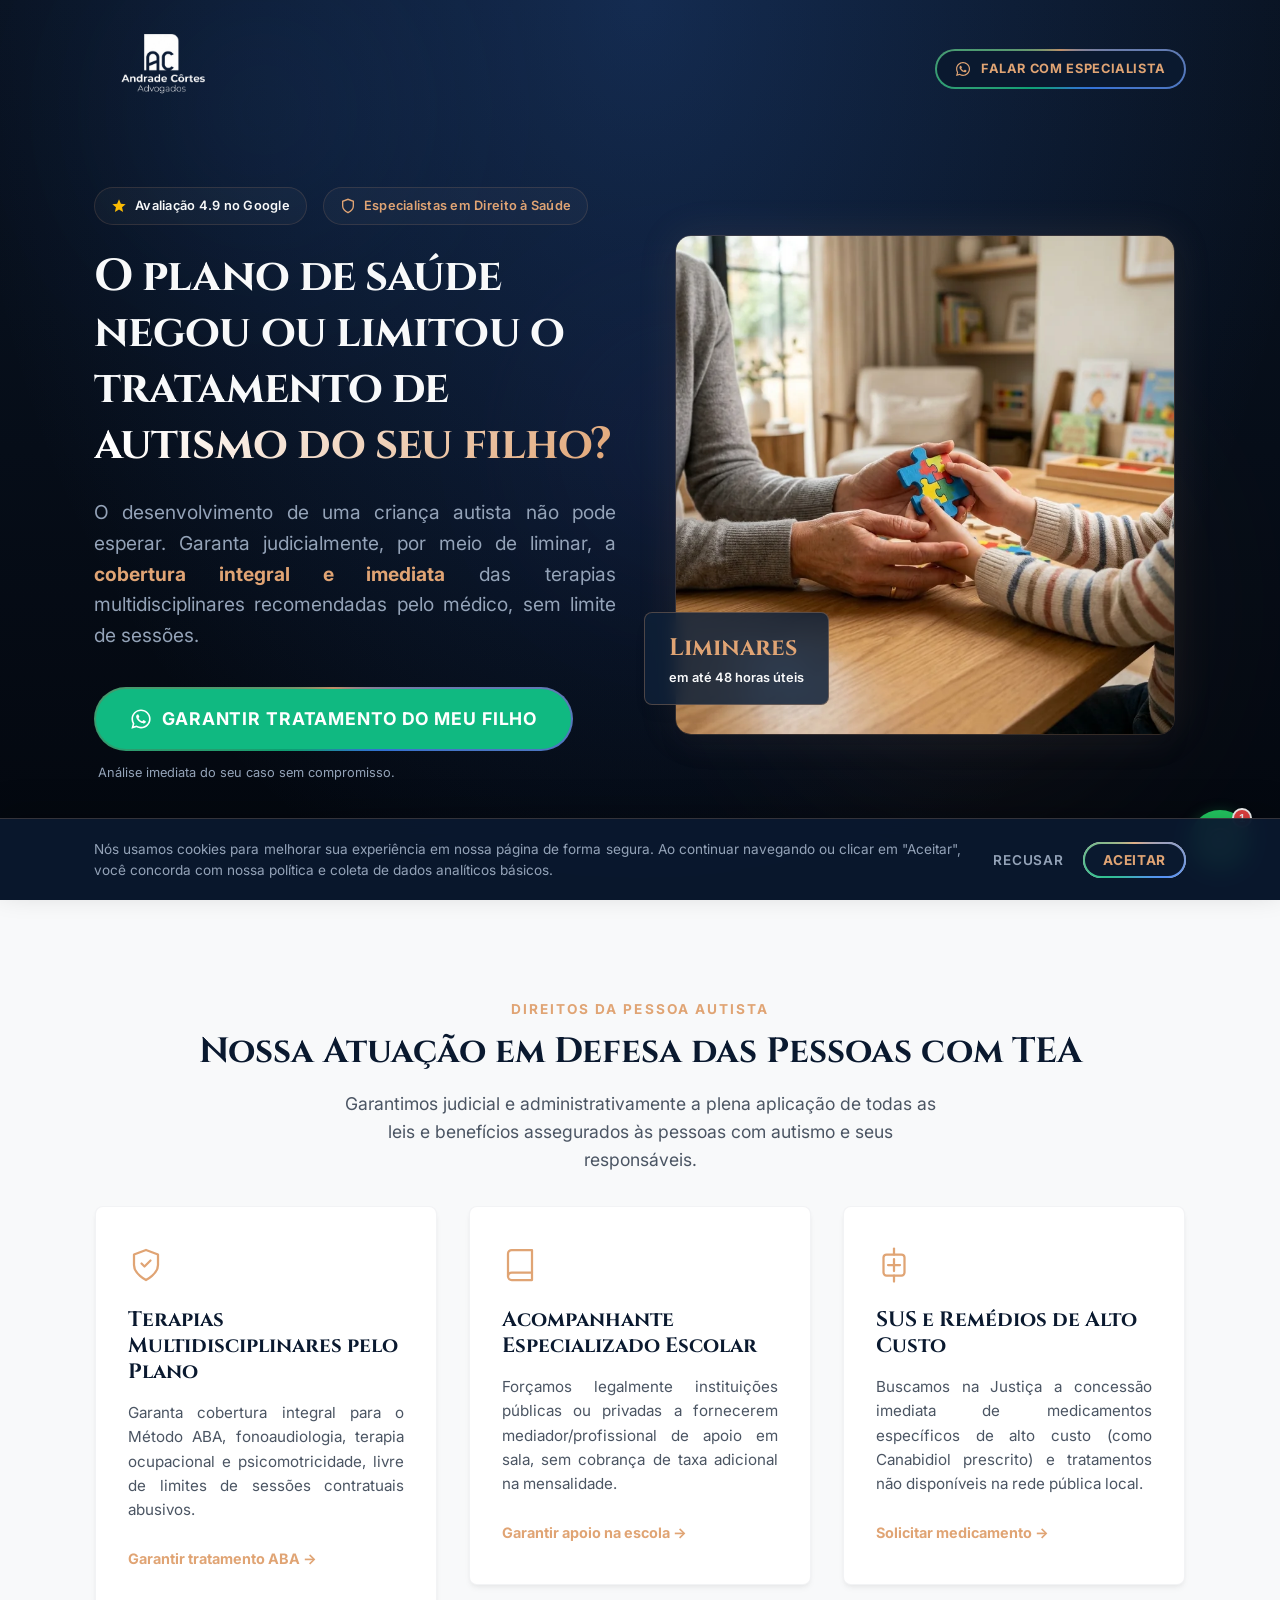
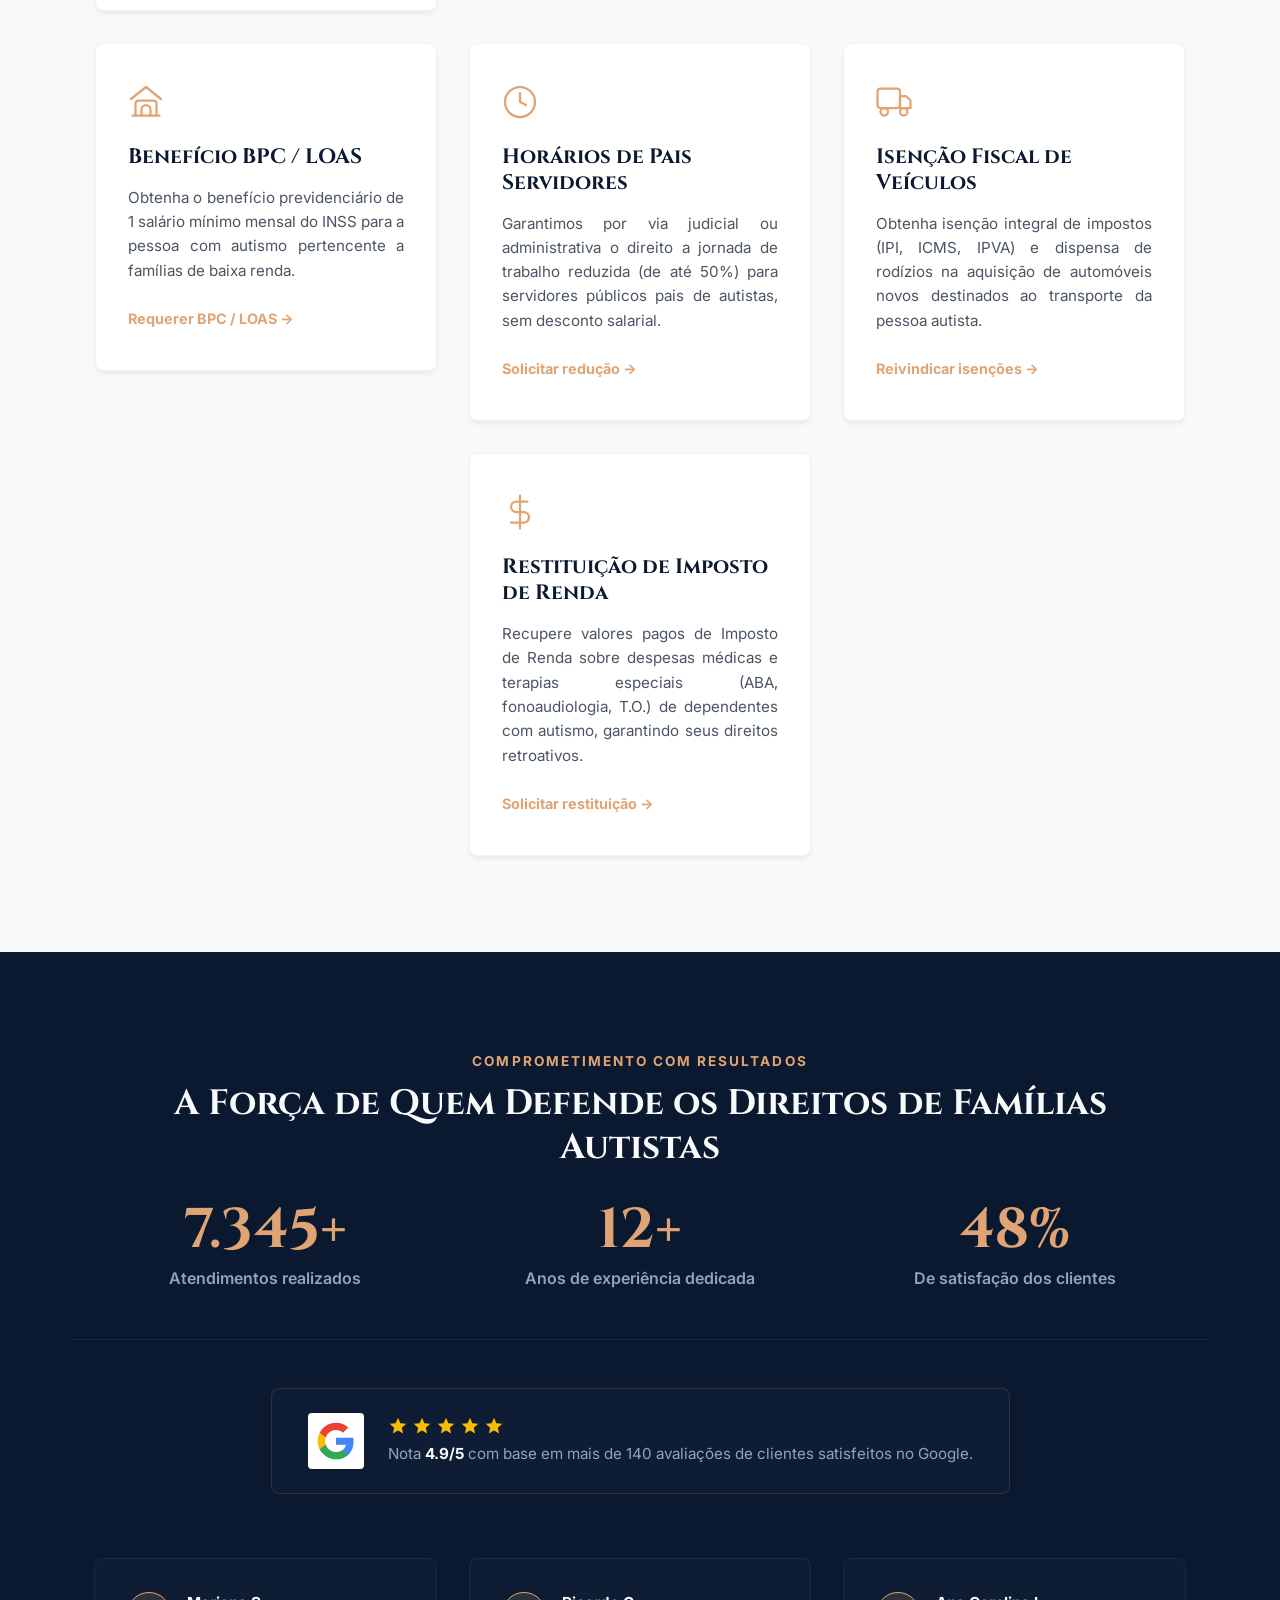
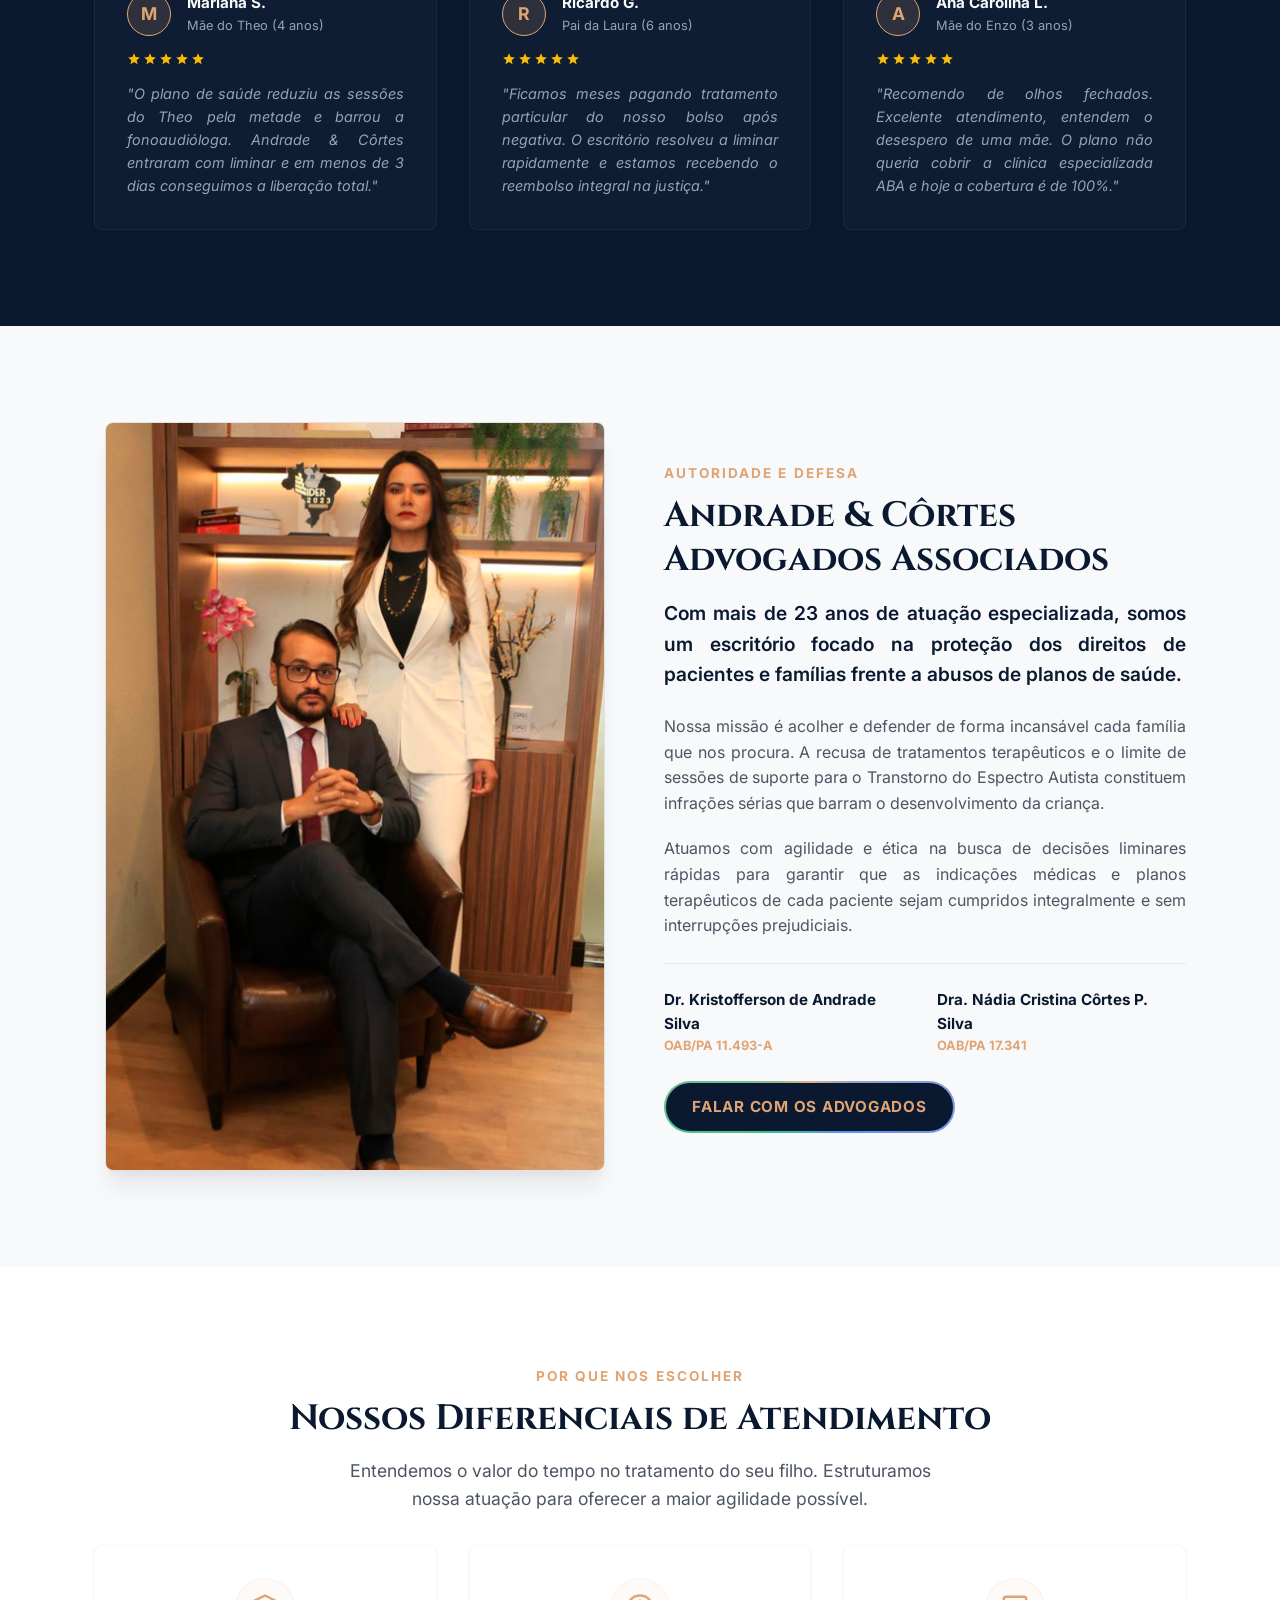
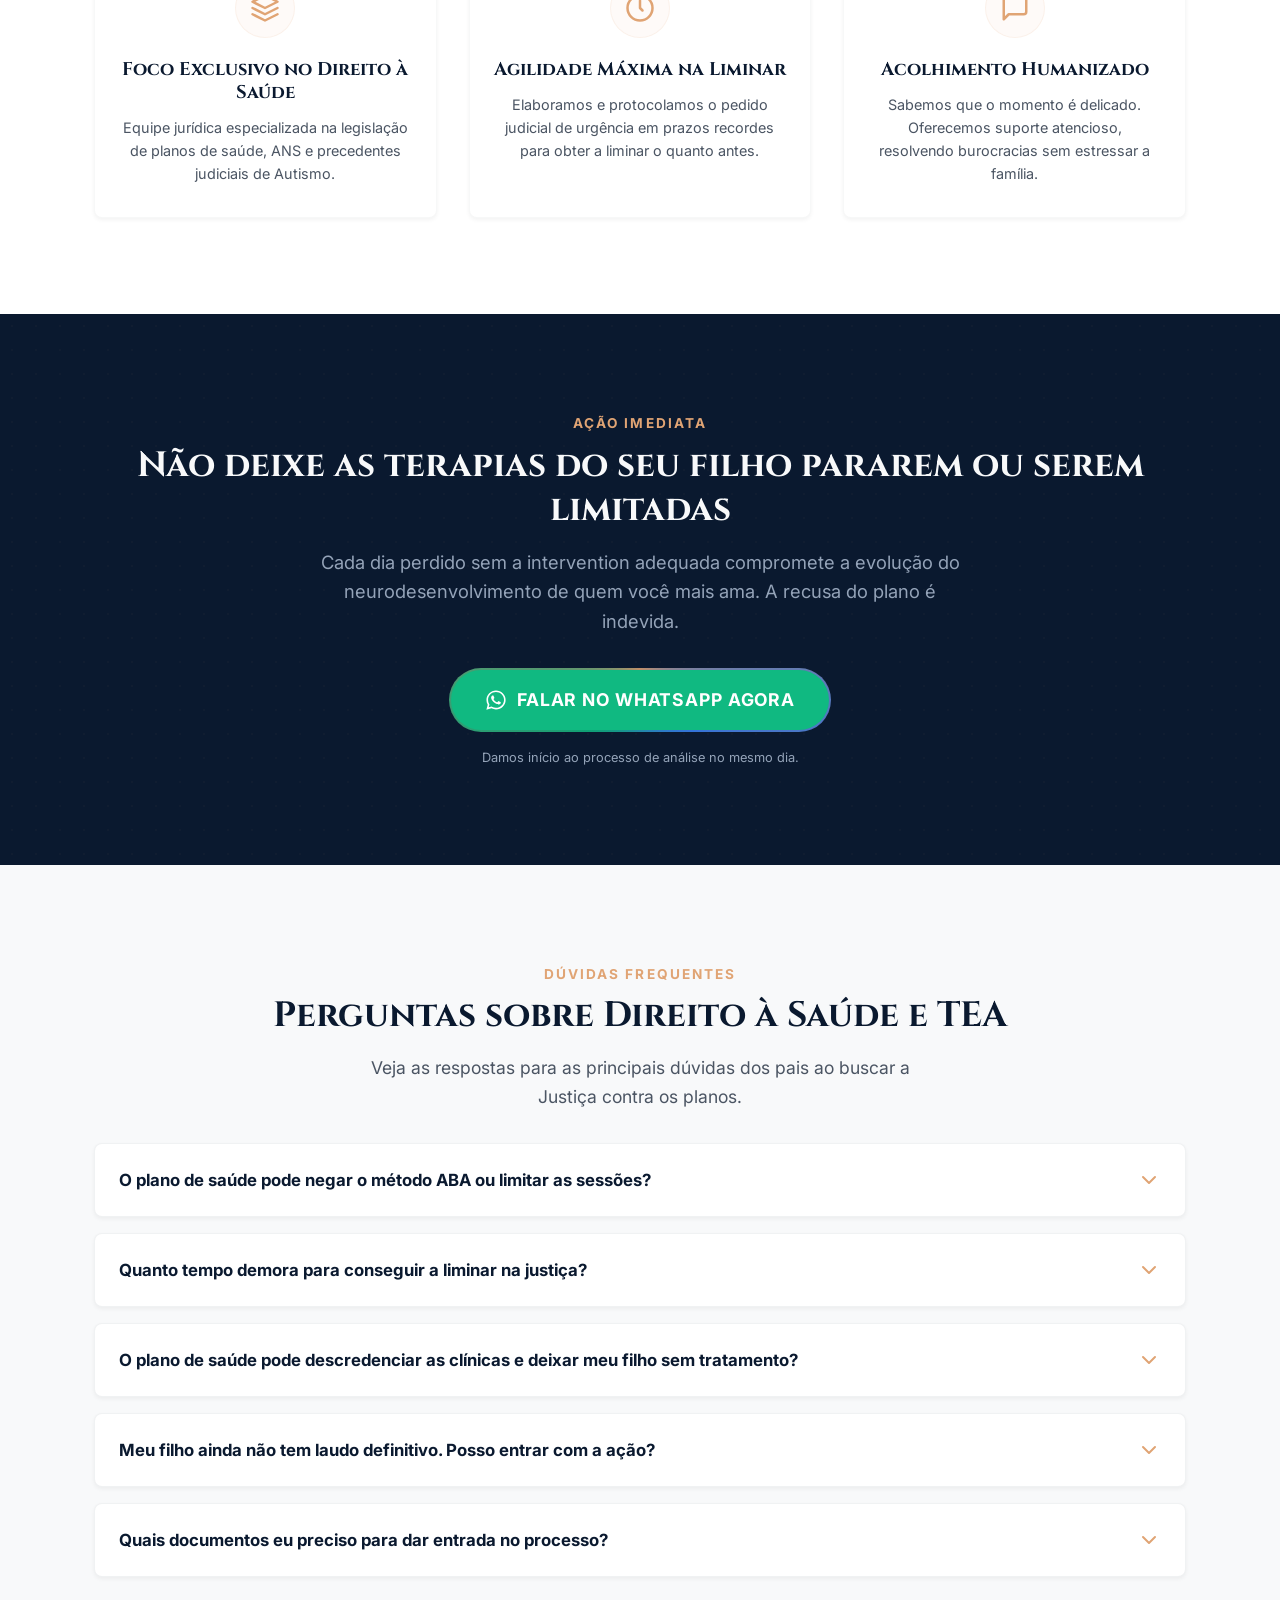
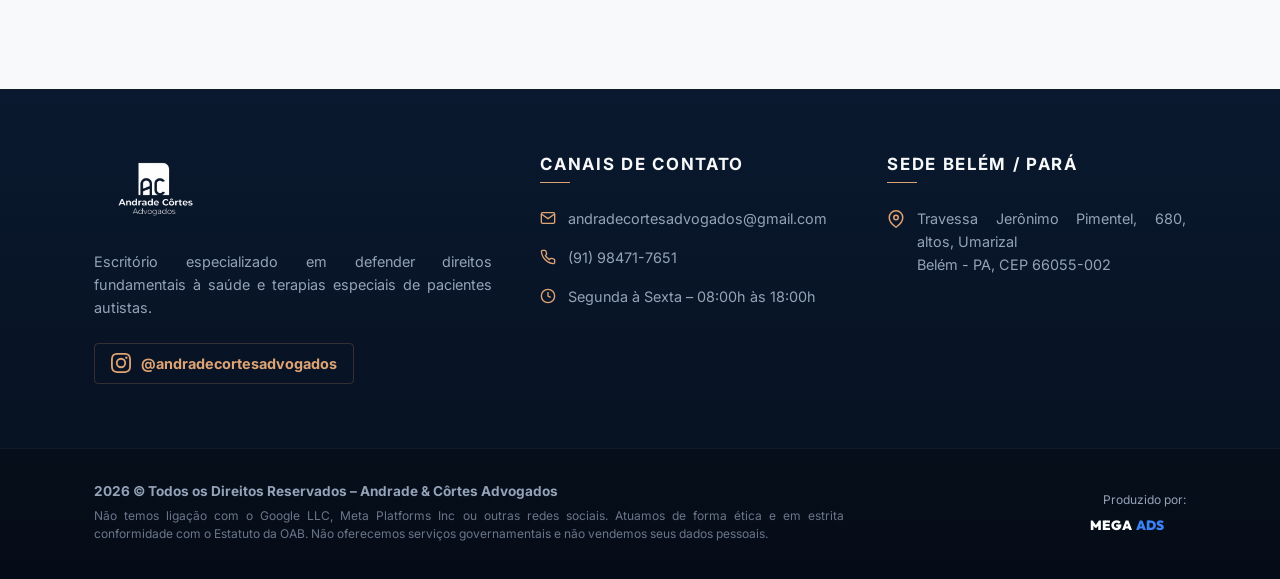
==== commit 64b2af97: "Atualizacao das estatisticas do escritorio (23+ anos e 15.000+ atendimentos) e inclusao do servico d" ====
--- a/index.html
+++ b/index.html
@@ -191,7 +191,8 @@
             </p>
         </div>
 
-        <div class="container grid-3 mt-4">
+        <!-- Container de Grid de Serviços atualizado com a classe services-grid para permitir centralização do último item no desktop -->
+        <div class="container grid-3 services-grid mt-4">
             <!-- Card 1: Terapias Planos de Saúde -->
             <div class="service-card reveal-up">
                 <div class="card-icon">
@@ -276,6 +277,20 @@
                 <p>Obtenha isenção integral de impostos (IPI, ICMS, IPVA) e dispensa de rodízios na aquisição de automóveis novos destinados ao transporte da pessoa autista.</p>
                 <a href="https://wa.me/559184717651" class="card-link btn-whatsapp-track" data-location="service_card" target="_blank" rel="noopener noreferrer">Reivindicar isenções &rarr;</a>
             </div>
+
+            <!-- Card 7: Restituição de Imposto de Renda sobre Despesas Médicas (Adicionado para atender à solicitação do cliente) -->
+            <div class="service-card reveal-up" style="animation-delay: 300ms;">
+                <div class="card-icon">
+                    <!-- Ícone de Cifrão / Moeda para representar restituição e finanças -->
+                    <svg viewBox="0 0 24 24" width="36" height="36" stroke="#E0A474" stroke-width="1.5" fill="none" stroke-linecap="round" stroke-linejoin="round" xmlns="http://www.w3.org/2000/svg">
+                        <line x1="12" y1="1" x2="12" y2="23"/>
+                        <path d="M17 5H9.5a3.5 3.5 0 0 0 0 7h5a3.5 3.5 0 0 1 0 7H6"/>
+                    </svg>
+                </div>
+                <h3>Restituição de Imposto de Renda</h3>
+                <p>Recupere valores pagos de Imposto de Renda sobre despesas médicas e terapias especiais (ABA, fonoaudiologia, T.O.) de dependentes com autismo, garantindo seus direitos retroativos.</p>
+                <a href="https://wa.me/559184717651" class="card-link btn-whatsapp-track" data-location="service_card" target="_blank" rel="noopener noreferrer">Solicitar restituição &rarr;</a>
+            </div>
         </div>
     </section>
 
@@ -288,13 +303,14 @@
 
         <!-- Contadores Animados -->
         <div class="container grid-3 stats-container mt-4 text-center">
+            <!-- Estatísticas atualizadas: 15.000+ atendimentos realizados e 23+ anos de atuação dedicada -->
             <div class="stat-item reveal-up">
-                <span class="stat-number" data-target="900">+0</span>
-                <span class="stat-label">Famílias auxiliadas</span>
+                <span class="stat-number" data-target="15000">+0</span>
+                <span class="stat-label">Atendimentos realizados</span>
             </div>
             <div class="stat-item reveal-up" style="animation-delay: 100ms;">
-                <span class="stat-number" data-target="10">+0</span>
-                <span class="stat-label">Anos de atuação dedicada</span>
+                <span class="stat-number" data-target="23">+0</span>
+                <span class="stat-label">Anos de experiência dedicada</span>
             </div>
             <div class="stat-item reveal-up" style="animation-delay: 200ms;">
                 <span class="stat-number" data-target="98">%0</span>
@@ -408,8 +424,9 @@
                 <span class="section-subtitle">Autoridade e Defesa</span>
                 <h2 class="section-title">Andrade & Côrtes Advogados Associados</h2>
                 
+                <!-- Texto atualizado de 10 para 23 anos de atuação especializada -->
                 <p class="sobre-lead">
-                    Com mais de 10 anos de atuação especializada, somos um escritório focado na proteção dos direitos de pacientes e famílias frente a abusos de planos de saúde.
+                    Com mais de 23 anos de atuação especializada, somos um escritório focado na proteção dos direitos de pacientes e famílias frente a abusos de planos de saúde.
                 </p>
                 <p class="sobre-text">
                     Nossa missão é acolher e defender de forma incansável cada família que nos procura. A recusa de tratamentos terapêuticos e o limite de sessões de suporte para o Transtorno do Espectro Autista constituem infrações sérias que barram o desenvolvimento da criança. 
--- a/css/style.css
+++ b/css/style.css
@@ -88,8 +88,26 @@
 .service-card h3{margin-bottom:16px;font-size:1.3rem;}
 .service-card p{color:var(--color-text-secondary-dark);font-size:0.95rem;line-height:1.6;margin-bottom:24px;flex-grow:1;}
 .card-link{font-weight:700;font-size:0.9rem;color:var(--color-gold);display:inline-flex;align-items:center;transition:var(--transition-fast);}
- .service-card:hover{transform:translateY(-8px);box-shadow:var(--shadow-premium);border-color:rgba(224,164,116,0.3);}
+.service-card:hover{transform:translateY(-8px);box-shadow:var(--shadow-premium);border-color:rgba(224,164,116,0.3);}
 .service-card:hover .card-link{color:var(--color-gold-hover);padding-left:4px;}
+
+/* 
+   Estilo personalizado para o grid de serviços:
+   Permite centralizar o último item caso a linha fique incompleta (ex: 7 cards), 
+   mantendo a estética premium e simetria visual do layout.
+*/
+@media (min-width: 769px) {
+    .services-grid {
+        display: flex;
+        flex-wrap: wrap;
+        justify-content: center;
+        gap: 32px;
+    }
+    .services-grid > .service-card {
+        flex: 0 1 calc(33.333% - 22px);
+        min-width: 300px;
+    }
+}
 /* ========================================================================== 7. PROVA SOCIAL,NÚMEROS E AVALIAÇÕES ========================================================================== */ .bg-dark{background-color:var(--color-bg-dark-primary);}
  .stats-container{border-bottom:1px solid rgba(255,255,255,0.06);padding-bottom:48px;}
 .stat-item{display:flex;flex-direction:column;gap:8px;}
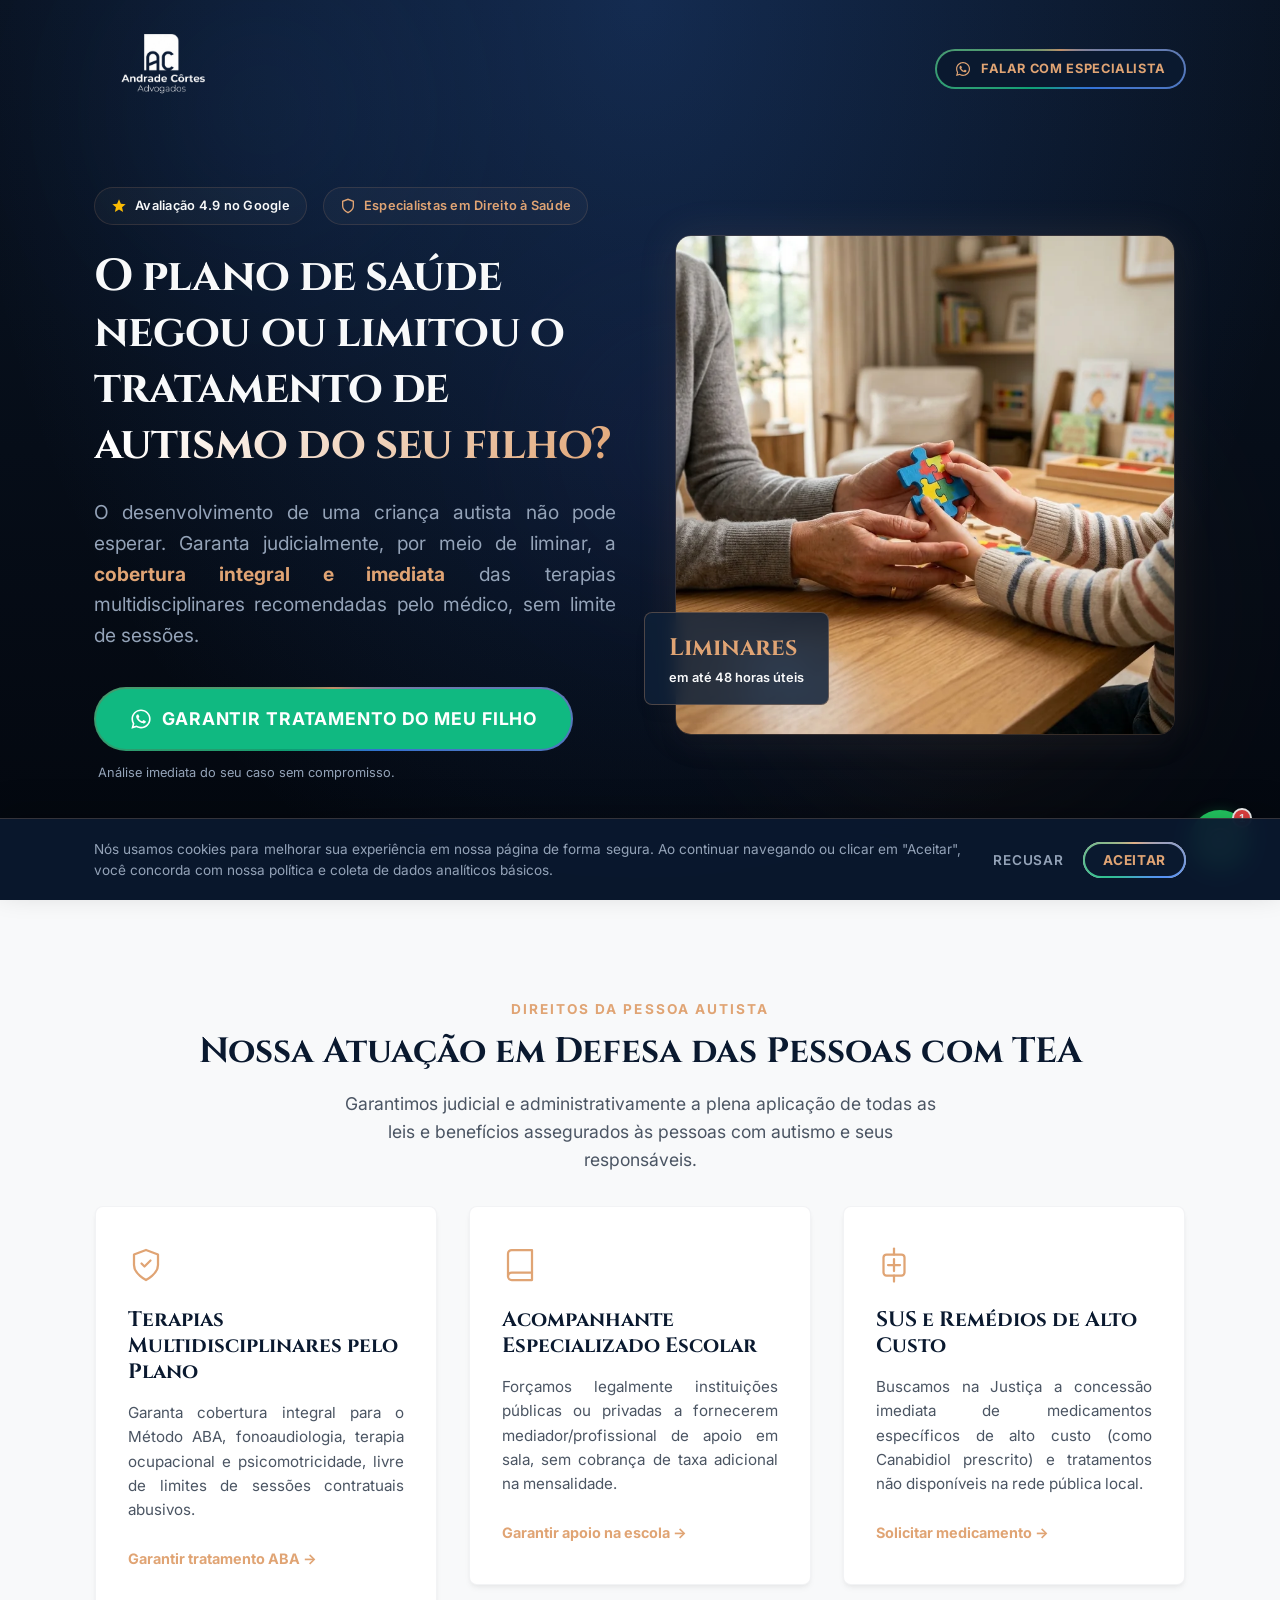
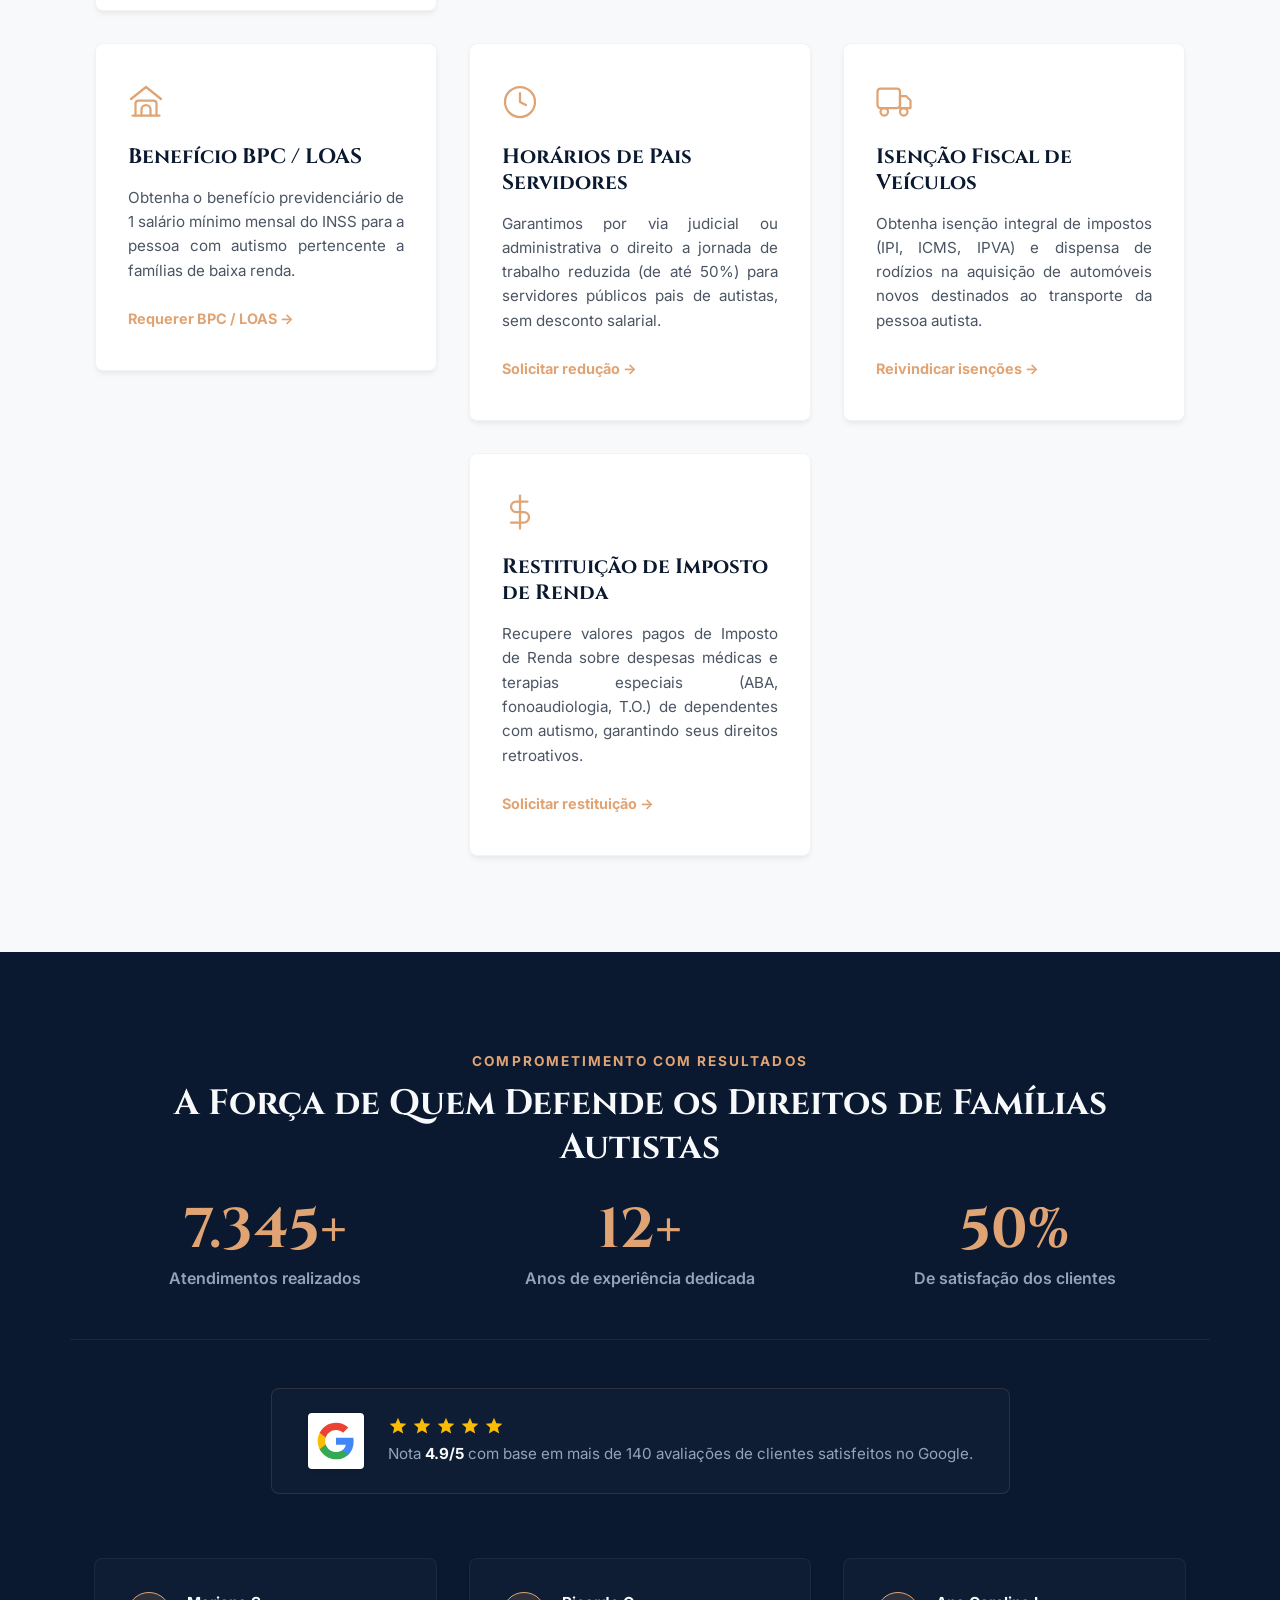
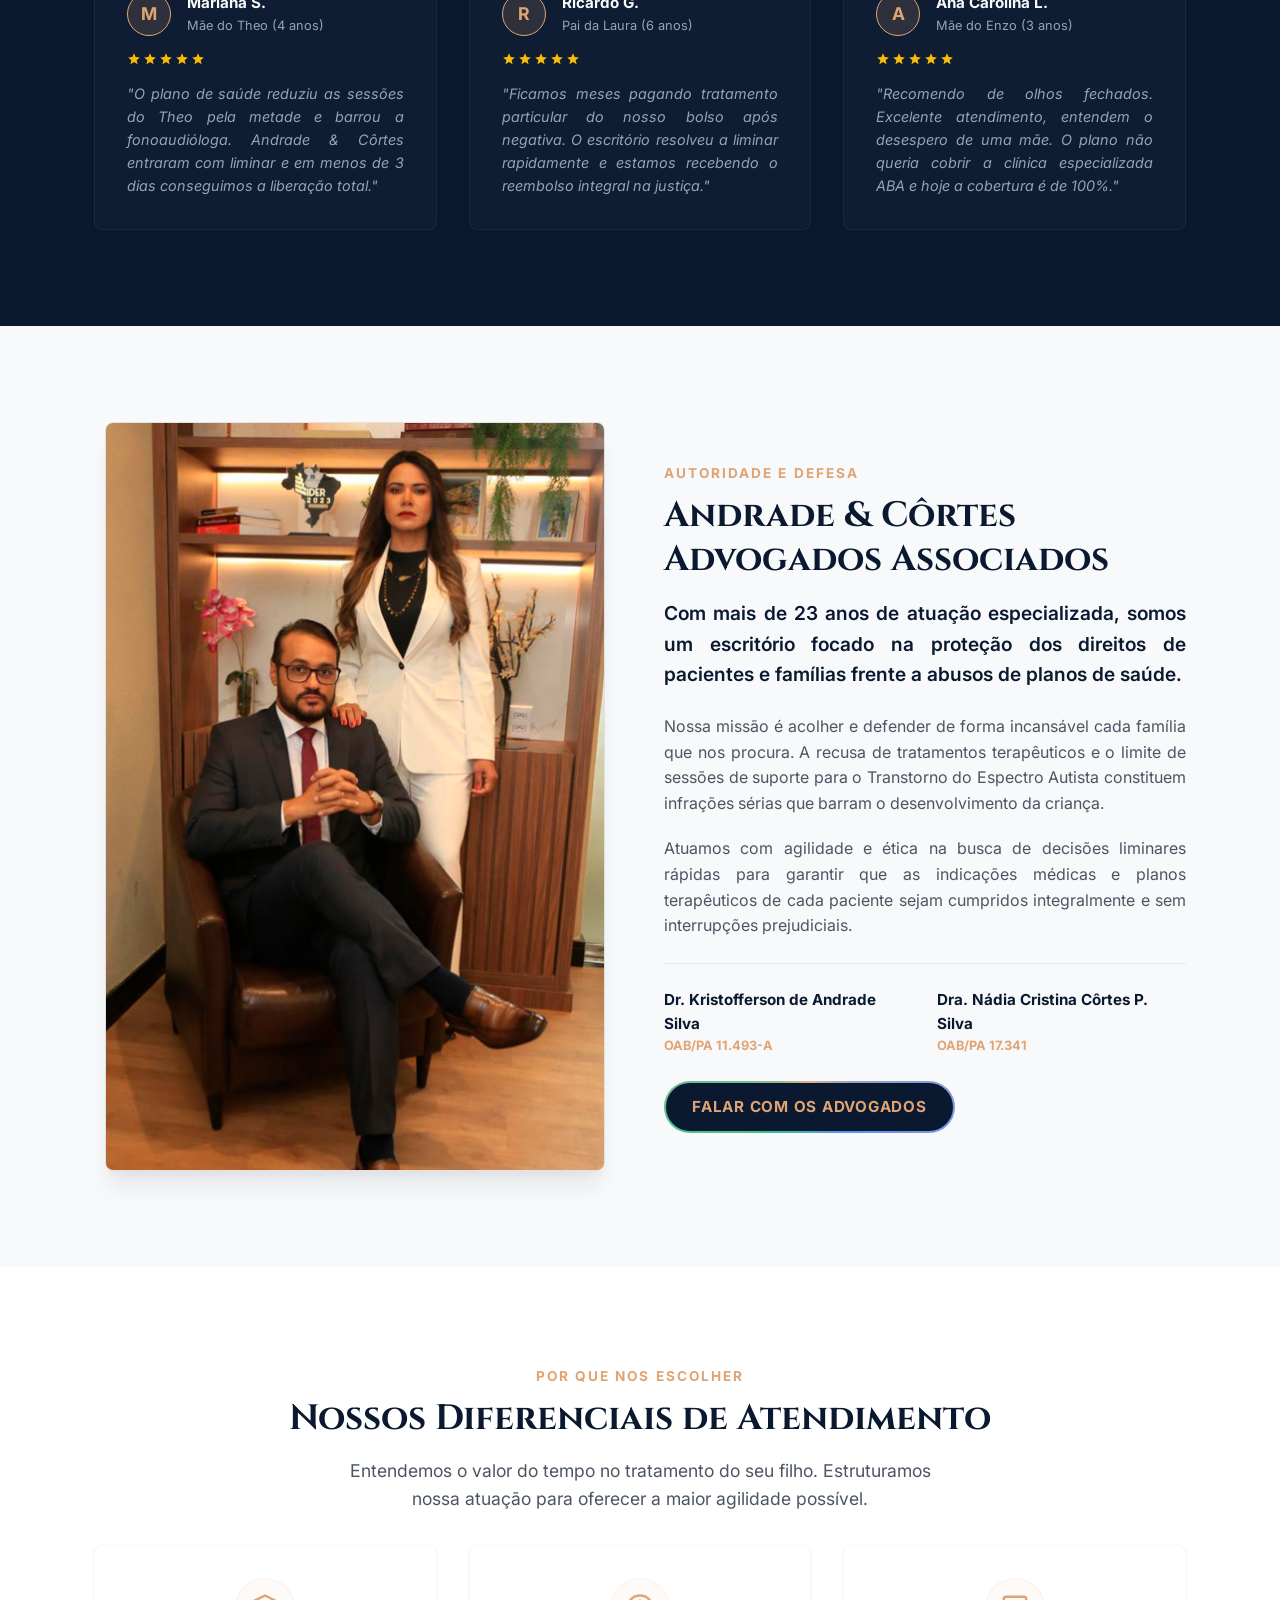
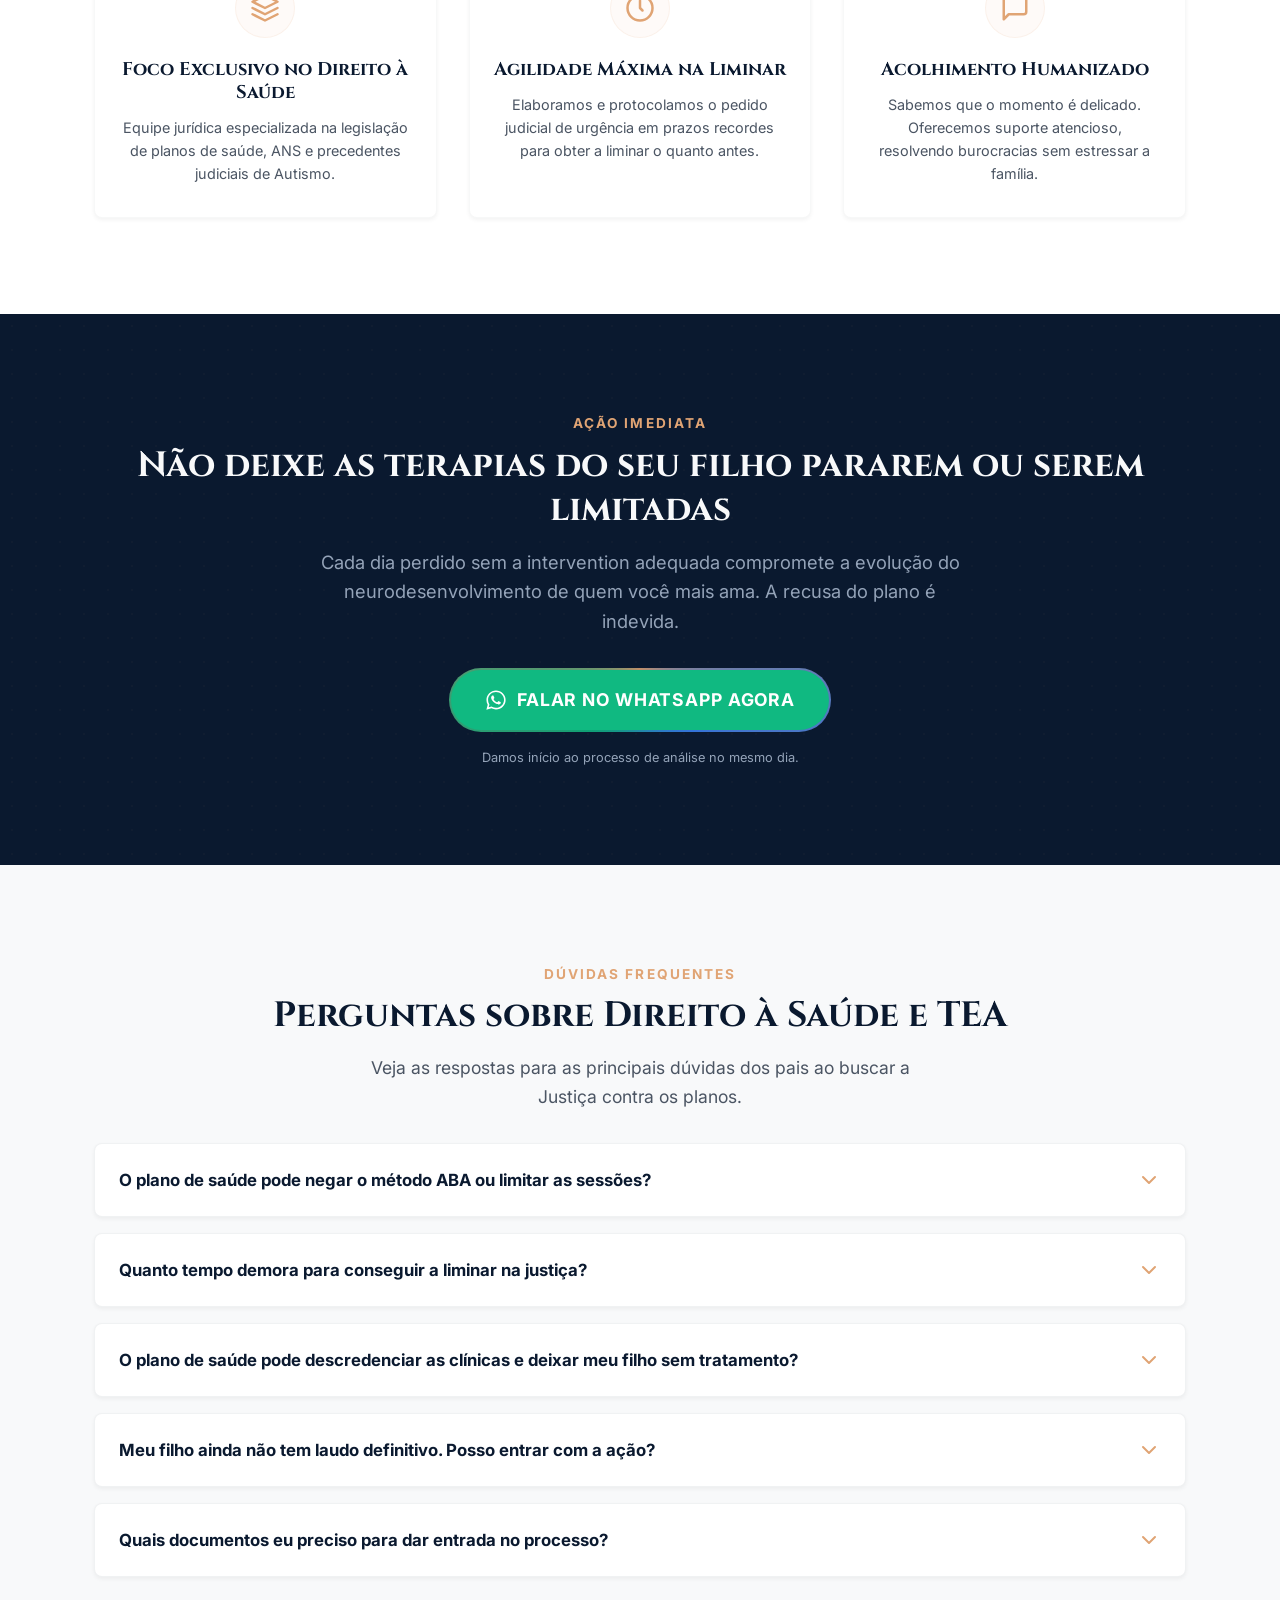
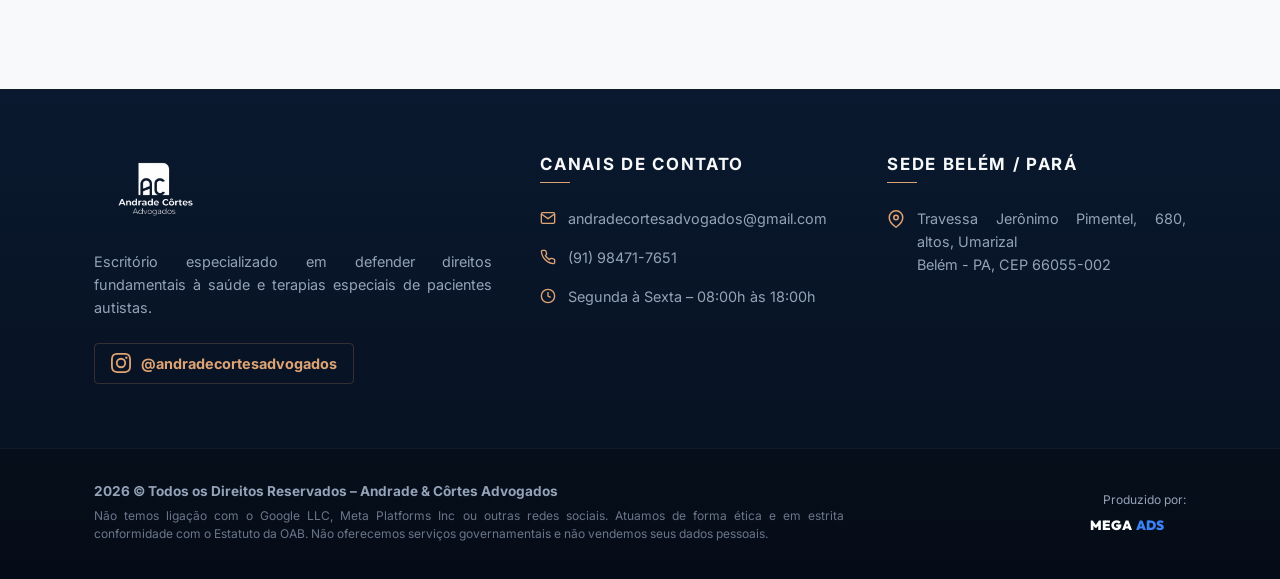
==== commit 7ef17a4f: "feat: adiciona GTM especifico para as paginas de autismo e saude" ====
--- a/index.html
+++ b/index.html
@@ -36,17 +36,17 @@
     <!-- Link para a Folha de Estilos Externa -->
     <link rel="stylesheet" href="css/style.css">
 
-    <!-- Google Tag Manager (Placeholder ID GTM-TZ2N3D54 ou configurável) -->
+    <!-- Google Tag Manager - Página Autismo (GTM-TG3XH5KS) -->
     <script>
-        // Inicialização do dataLayer caso ainda não exista
+        // Inicializa a camada de dados (dataLayer) que armazena informações de eventos e variáveis da página para o GTM.
         window.dataLayer = window.dataLayer || [];
         
-        // Script oficial do Google Tag Manager
+        // Carrega assincronamente o script do Google Tag Manager usando o ID GTM-TG3XH5KS correspondente à página de Autismo.
         (function(w,d,s,l,i){w[l]=w[l]||[];w[l].push({'gtm.start':
         new Date().getTime(),event:'gtm.js'});var f=d.getElementsByTagName(s)[0],
         j=d.createElement(s),dl=l!='dataLayer'?'&l='+l:'';j.async=true;j.src=
         'https://www.googletagmanager.com/gtm.js?id='+i+dl;f.parentNode.insertBefore(j,f);
-        })(window,document,'script','dataLayer','GTM-TZ2N3D54');
+        })(window,document,'script','dataLayer','GTM-TG3XH5KS');
     </script>
     <!-- Fim Google Tag Manager -->
 
@@ -79,9 +79,10 @@
     -->
 </head>
 <body>
-    <!-- Google Tag Manager (noscript) -->
+    <!-- Google Tag Manager (noscript) - Página Autismo (GTM-TG3XH5KS) -->
+    <!-- Este bloco noscript serve como fallback caso o JavaScript do navegador esteja desativado, permitindo que o GTM rastreie acessos via iframe. -->
     <noscript>
-        <iframe src="https://www.googletagmanager.com/ns.html?id=GTM-TZ2N3D54" height="0" width="0" style="display:none;visibility:hidden"></iframe>
+        <iframe src="https://www.googletagmanager.com/ns.html?id=GTM-TG3XH5KS" height="0" width="0" style="display:none;visibility:hidden"></iframe>
     </noscript>
     <!-- Fim Google Tag Manager (noscript) -->
 
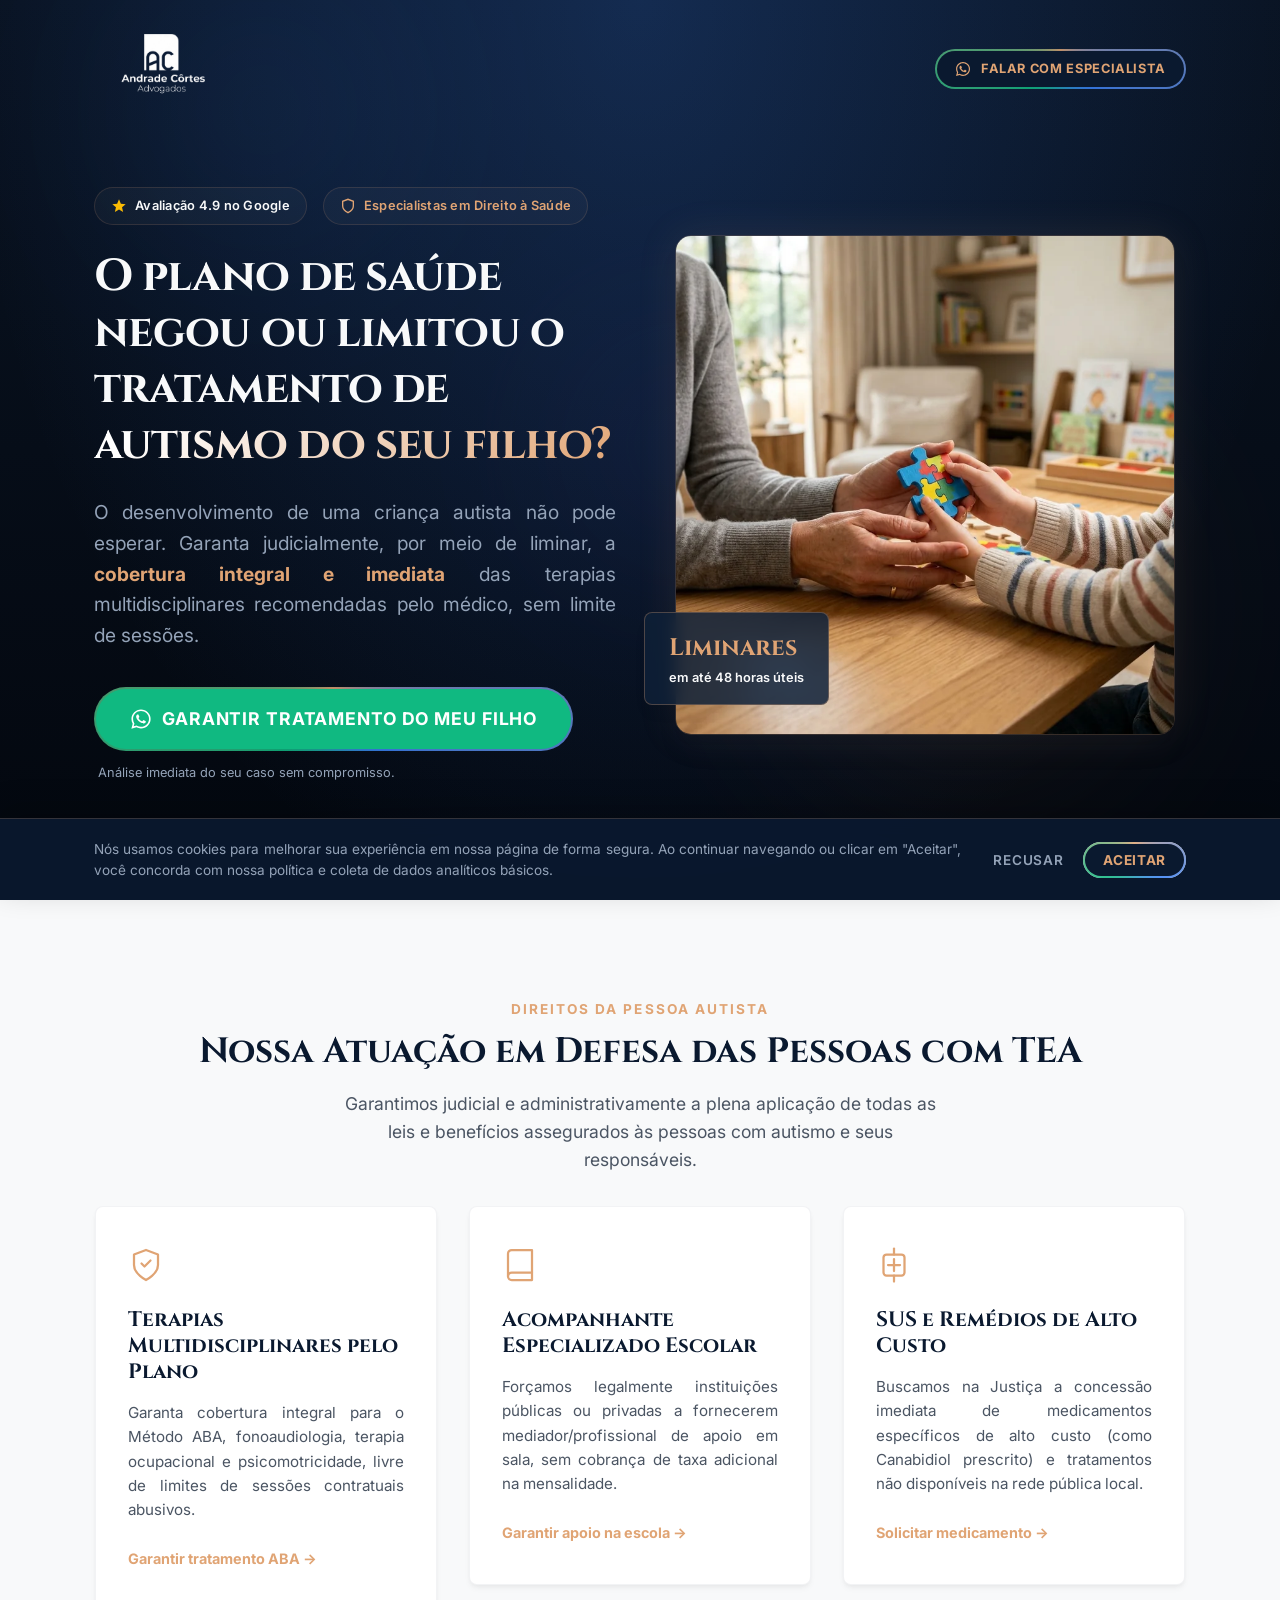
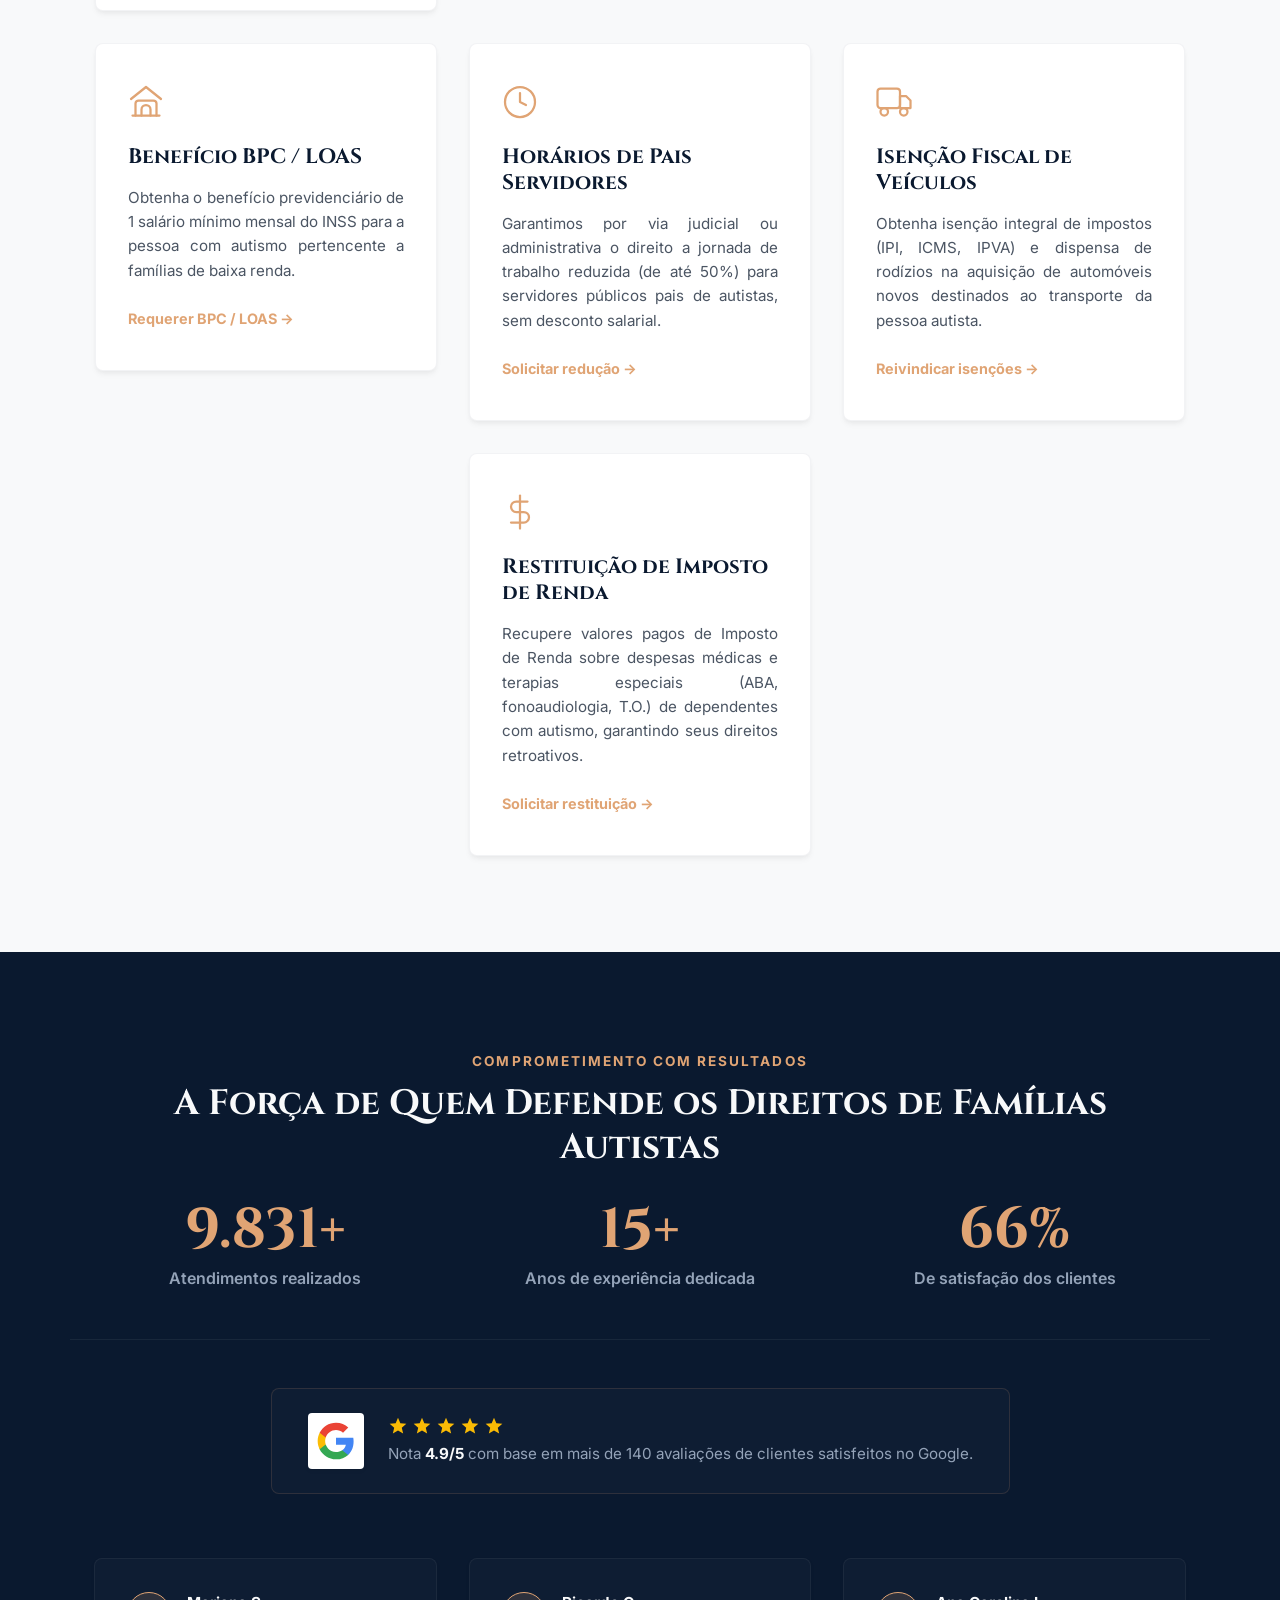
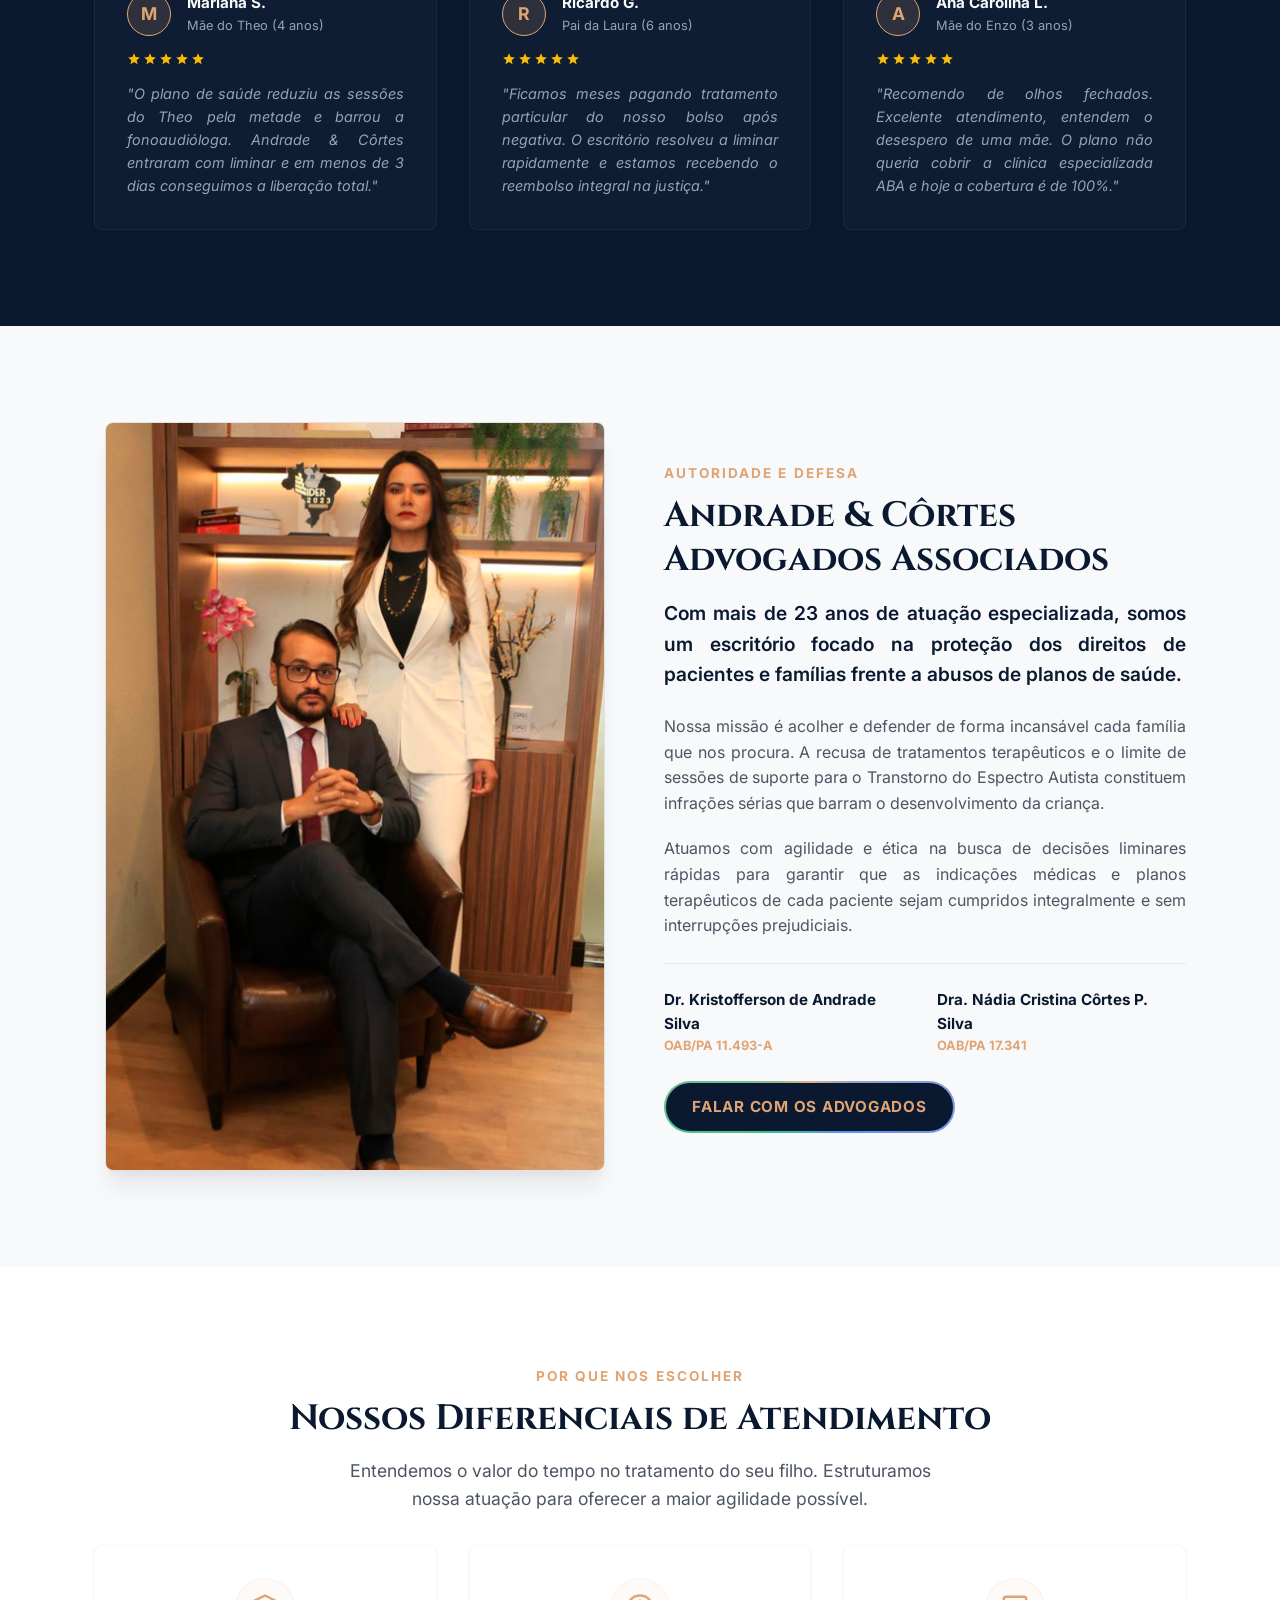
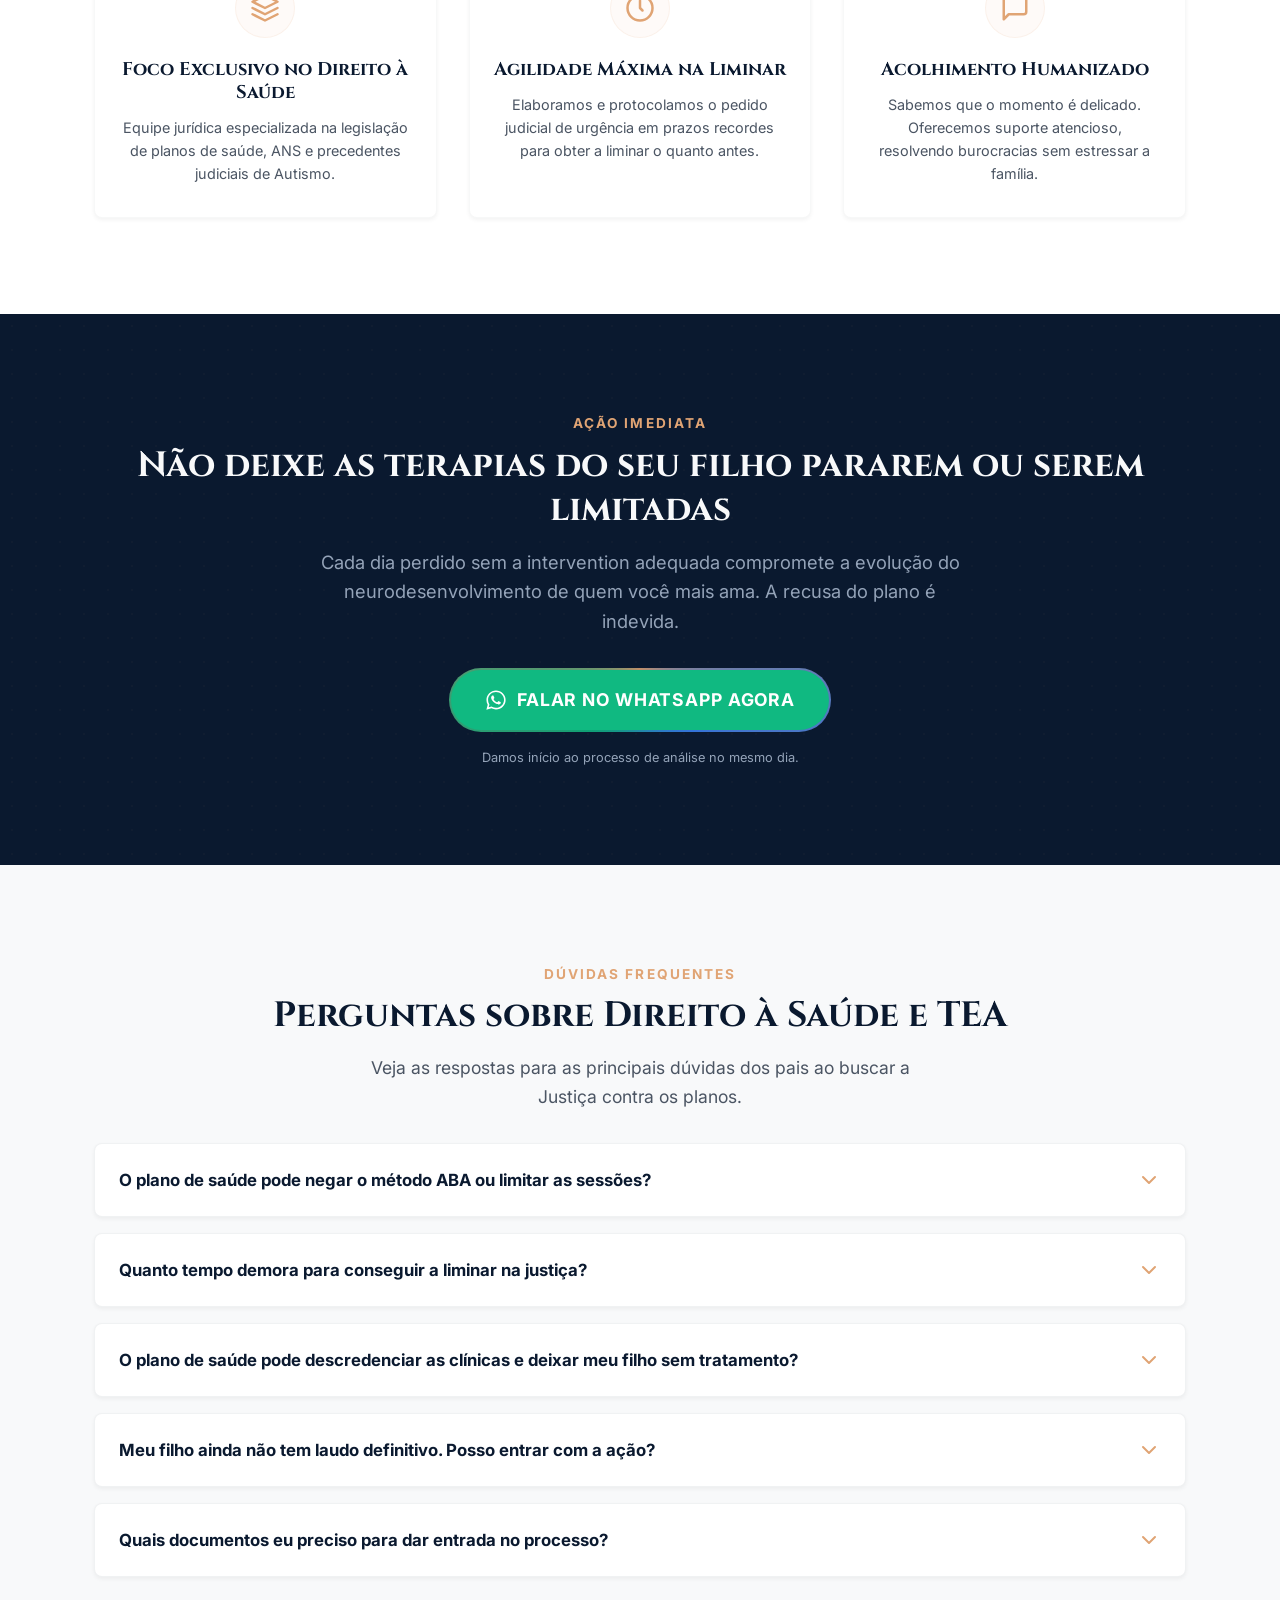
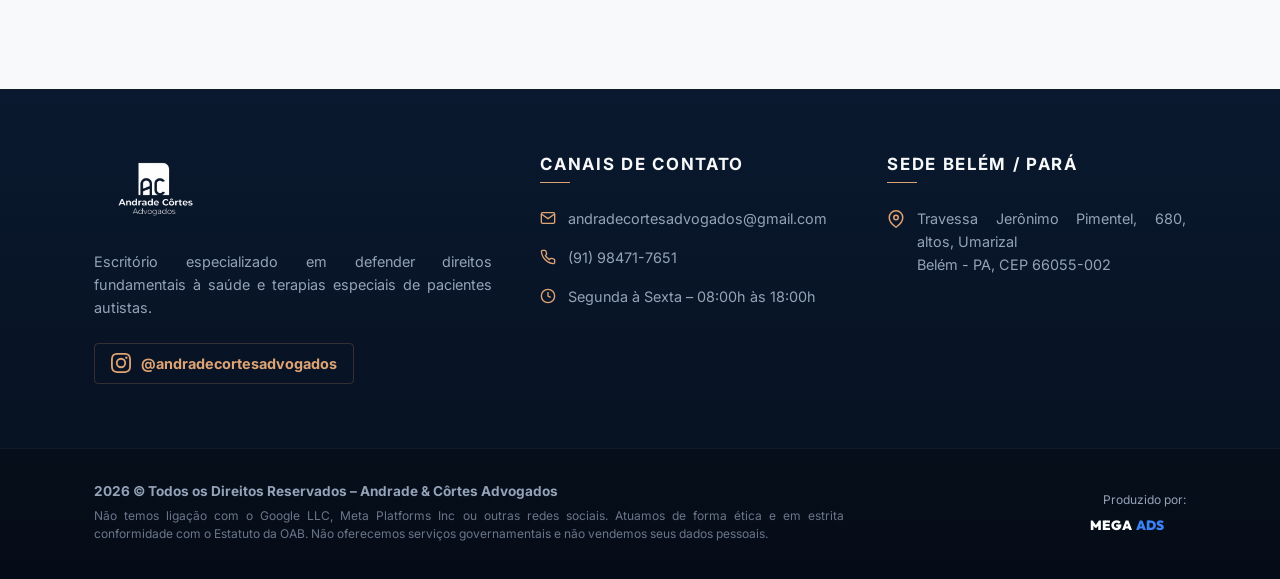
==== commit cbf3ff68: "remover botões flutuantes das páginas" ====
--- a/index.html
+++ b/index.html
@@ -698,48 +698,6 @@
         </div>
     </div>
 
-    <!-- 11. BOTÃO FLUTUANTE DO WHATSAPP COM BALÃO INTELIGENTE -->
-    <div id="wa-floating-wrapper" class="wa-floating-wrapper">
-        <!-- Balão Mini Chat -->
-        <div id="wa-chat-bubble" class="wa-chat-bubble hidden">
-            <div class="wa-chat-header">
-                <div class="wa-avatar">
-                    <!-- Ícone OAB / Balança Mascarada -->
-                    <svg viewBox="0 0 100 100" width="30" height="30" fill="none" stroke="#FFFFFF" stroke-width="2" xmlns="http://www.w3.org/2000/svg">
-                        <circle cx="50" cy="50" r="46"/>
-                        <line x1="50" y1="25" x2="50" y2="75"/>
-                        <line x1="30" y1="35" x2="70" y2="35"/>
-                        <path d="M 40,75 L 60,75 M 45,75 L 50,70 L 55,75"/>
-                    </svg>
-                </div>
-                <div class="wa-info">
-                    <span class="wa-name">Andrade & Côrtes</span>
-                    <span class="wa-status">Online agora</span>
-                </div>
-                <button id="btn-close-wa-bubble" class="btn-close-bubble" aria-label="Fechar mensagem">
-                    &times;
-                </button>
-            </div>
-            <div class="wa-chat-body">
-                <p>Olá! O plano de saúde negou o tratamento do seu filho? Fale conosco para analisarmos o caso hoje mesmo.</p>
-            </div>
-            <div class="wa-chat-footer">
-                <a href="https://wa.me/559184717651" class="btn btn-sm btn-accent btn-whatsapp-track block text-center" data-location="floating_button" target="_blank" rel="noopener noreferrer">
-                    Iniciar Conversa
-                </a>
-            </div>
-        </div>
-
-        <!-- Botão Flutuante Principal -->
-        <button id="wa-floating-btn" class="wa-floating-btn btn-whatsapp-track" data-location="floating_button" aria-label="Falar no WhatsApp">
-            <svg viewBox="0 0 448 512" width="28" height="28" fill="#FFFFFF" xmlns="http://www.w3.org/2000/svg">
-                <path d="M380.9 97.1C339 55.1 283.2 32 223.9 32c-122.4 0-222 99.6-222 222 0 39.1 10.2 77.3 29.6 111L0 480l117.7-30.9c32.4 17.7 68.9 27 106.1 27h.1c122.3 0 224.1-99.6 224.1-222 0-59.3-25.2-115-67.1-157zm-157 341.6c-33.2 0-65.7-8.9-94-25.7l-6.7-4-69.8 18.3L72 359.2l-4.4-7c-18.5-29.4-28.2-63.3-28.2-98.2 0-101.7 82.8-184.5 184.6-184.5 49.3 0 95.6 19.2 130.4 54.1 34.8 34.9 56.2 81.2 56.1 130.5 0 101.8-84.9 184.6-186.6 184.6zm101.2-138.2c-5.5-2.8-32.8-16.2-37.9-18-5.1-1.9-8.8-2.8-12.5 2.8-3.7 5.6-14.3 18-17.6 21.8-3.2 3.7-6.5 4.2-12 1.4-32.6-16.3-54-29.1-75.5-66-5.7-9.8 5.7-9.1 16.3-30.3 1.8-3.7.9-6.9-.5-9.7-1.4-2.8-12.5-30.1-17.1-41.2-4.5-10.8-9.1-9.3-12.5-9.5-3.2-.2-6.9-.2-10.6-.2-3.7 0-9.7 1.4-14.8 6.9-5.1 5.6-19.4 19-19.4 46.3 0 27.3 19.9 53.7 22.6 57.4 2.8 3.7 39.1 59.7 94.8 83.8 35.2 15.2 49 16.5 66.6 13.9 10.7-1.6 32.8-13.4 37.4-26.4 4.6-13 4.6-24.1 3.2-26.4-1.3-2.5-5-3.9-10.5-6.6z"/>
-            </svg>
-            <!-- Badge indicador de mensagens pendentes -->
-            <span class="notification-badge">1</span>
-        </button>
-    </div>
-
     <!-- Script Principal da Aplicação -->
     <script src="js/script.js"></script>
 </body>
--- a/css/style.css
+++ b/css/style.css
@@ -187,27 +187,7 @@
 .cookie-buttons{display:flex;align-items:center;gap:20px;flex-shrink:0;}
 .btn-cookie-link{background:none;border:none;color:var(--color-text-secondary-light);font-family:var(--font-sans);font-size:0.85rem;font-weight:600;cursor:pointer;text-transform:uppercase;letter-spacing:0.05em;transition:var(--transition-fast);}
 .btn-cookie-link:hover{color:var(--color-text-primary-light);}
-/* ========================================================================== 14. BOTÃO WHATSAPP FLUTUANTE & CHAT INLINE ========================================================================== */ .wa-floating-wrapper{position:fixed;bottom:30px;right:30px;z-index:998;display:flex;flex-direction:column;align-items:flex-end;gap:16px;}
- .wa-floating-btn{width:60px;height:60px;background-color:#25D366;border:none;border-radius:var(--border-radius-full);display:flex;align-items:center;justify-content:center;box-shadow:0 4px 15px rgba(37,211,102,0.4),0 0 0 0 rgba(37,211,102,0.7);cursor:pointer;transition:var(--transition-smooth);position:relative;animation:pulseWA 2s infinite;}
-@keyframes pulseWA{0%{box-shadow:0 4px 15px rgba(37,211,102,0.4),0 0 0 0 rgba(37,211,102,0.7);}
-70%{box-shadow:0 4px 15px rgba(37,211,102,0.4),0 0 0 15px rgba(37,211,102,0);}
-100%{box-shadow:0 4px 15px rgba(37,211,102,0.4),0 0 0 0 rgba(37,211,102,0);}
-}
-.wa-floating-btn:hover{transform:scale(1.08) rotate(5deg);background-color:#20BA5A;}
- .notification-badge{position:absolute;top:-2px;right:-2px;width:20px;height:20px;background-color:#EF4444;color:#FFFFFF;font-size:0.7rem;font-weight:700;border-radius:var(--border-radius-full);display:flex;align-items:center;justify-content:center;border:2px solid #FFFFFF;box-shadow:var(--shadow-sm);}
- .wa-chat-bubble{width:320px;background-color:var(--color-bg-white);border-radius:var(--border-radius-md);box-shadow:0 10px 25px rgba(10,25,47,0.15);border:1px solid rgba(224,164,116,0.2);overflow:hidden;display:flex;flex-direction:column;transition:opacity 0.4s ease,transform 0.4s ease;opacity:1;transform:scale(1) translateY(0);}
- .wa-chat-bubble.hidden{display:none !important; opacity:0;transform:scale(0.9) translateY(20px);pointer-events:none;}
-.wa-chat-header{background-color:#075E54;padding:16px;display:flex;align-items:center;gap:12px;position:relative;}
-.wa-avatar{width:36px;height:36px;background-color:rgba(255,255,255,0.15);border-radius:var(--border-radius-full);display:flex;align-items:center;justify-content:center;border:1px solid rgba(255,255,255,0.3);}
-.wa-info{display:flex;flex-direction:column;}
-.wa-name{color:#FFFFFF;font-weight:700;font-size:0.9rem;}
-.wa-status{color:#A9DFBF;font-size:0.7rem;font-weight:500;}
-.btn-close-bubble{position:absolute;top:12px;right:12px;background:none;border:none;color:rgba(255,255,255,0.7);font-size:1.5rem;cursor:pointer;line-height:1;transition:var(--transition-fast);}
-.btn-close-bubble:hover{color:#FFFFFF;}
-.wa-chat-body{background-color:#E5DDD5;padding:16px;position:relative;}
- .wa-chat-body p{background-color:#FFFFFF;padding:12px;border-radius:8px;border-top-left-radius:0;font-size:0.85rem;color:#303030;line-height:1.4;margin-bottom:0;box-shadow:0 1px 2px rgba(0,0,0,0.1);position:relative;}
-.wa-chat-body p::before{content:"";position:absolute;top:0;left:-10px;width:0;height:0;border-style:solid;border-width:0 10px 10px 0;border-color:transparent #FFFFFF transparent transparent;}
-.wa-chat-footer{padding:12px 16px;background-color:#F0F0F0;border-top:1px solid rgba(0,0,0,0.05);}
+/* O botão flutuante do WhatsApp e estilos associados foram removidos conforme solicitação */
 /* ========================================================================== 15. ANIMAÇÕES DE REVEAL (REVEAL ON SCROLL) ========================================================================== */ .reveal-left,.reveal-right,.reveal-up{opacity:0;transform:translateY(0);transition:var(--transition-smooth);}
 .reveal-left{transform:translateX(-40px);}
 .reveal-right{transform:translateX(40px);}
@@ -250,6 +230,5 @@
 h1{font-size:1.7rem;}
 .logo-img{height:40px;}
 .section-padding{padding-top:48px;padding-bottom:48px;}
-.wa-floating-wrapper{bottom:20px;right:20px;}
-.wa-chat-bubble{width:280px;}
+/* Estilos flutuantes removidos */
 }
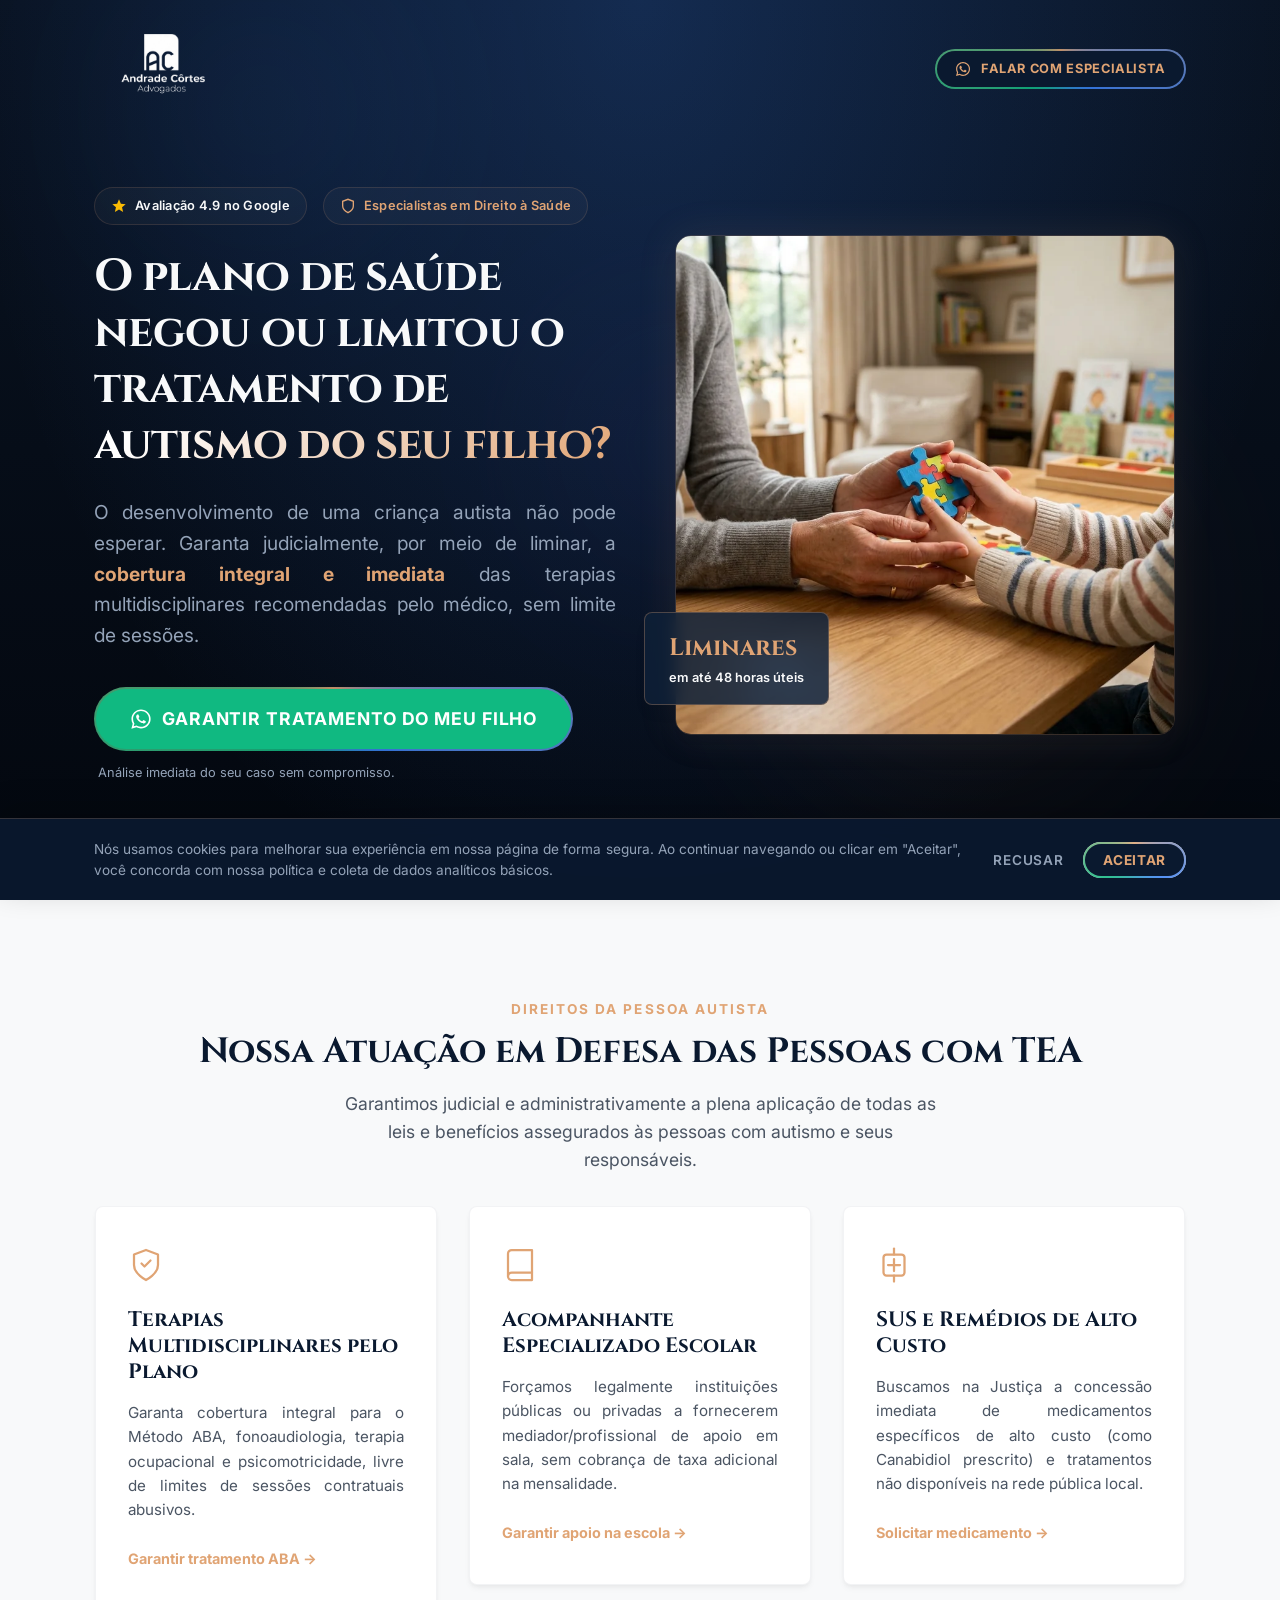
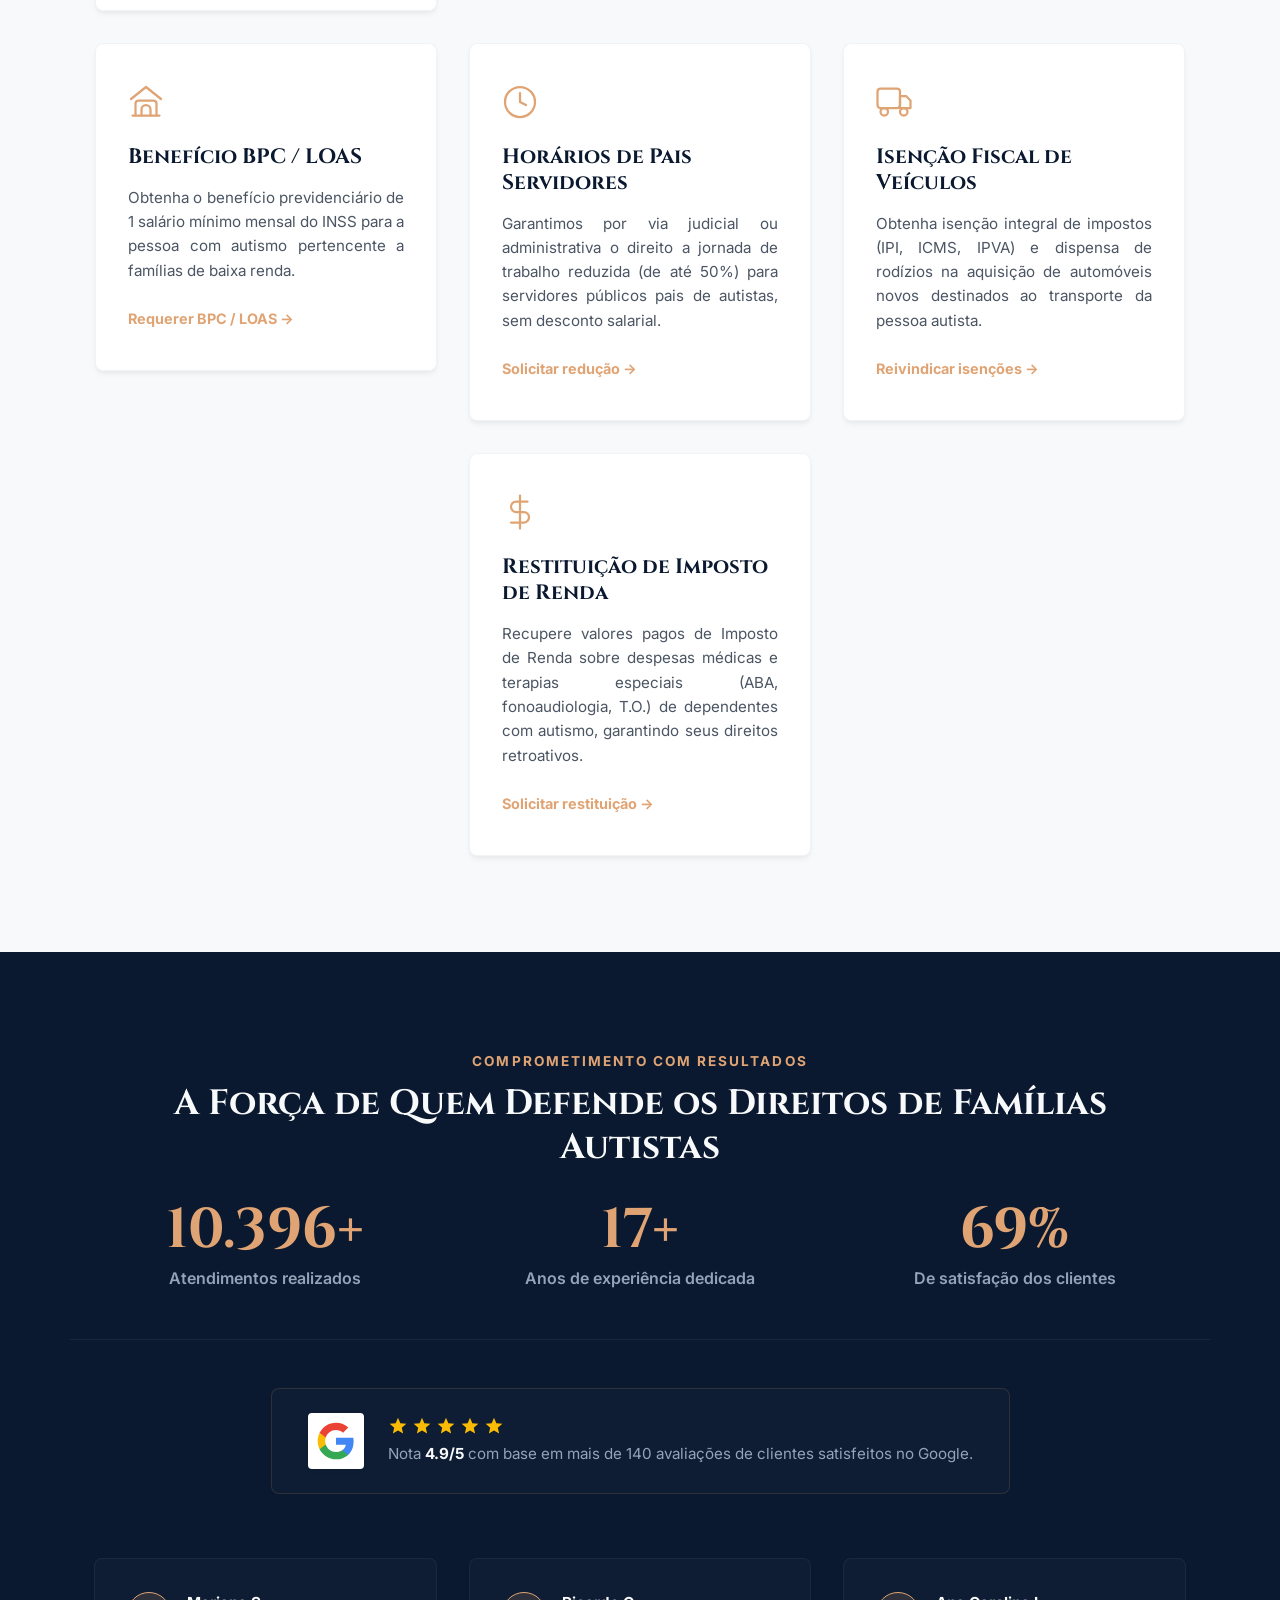
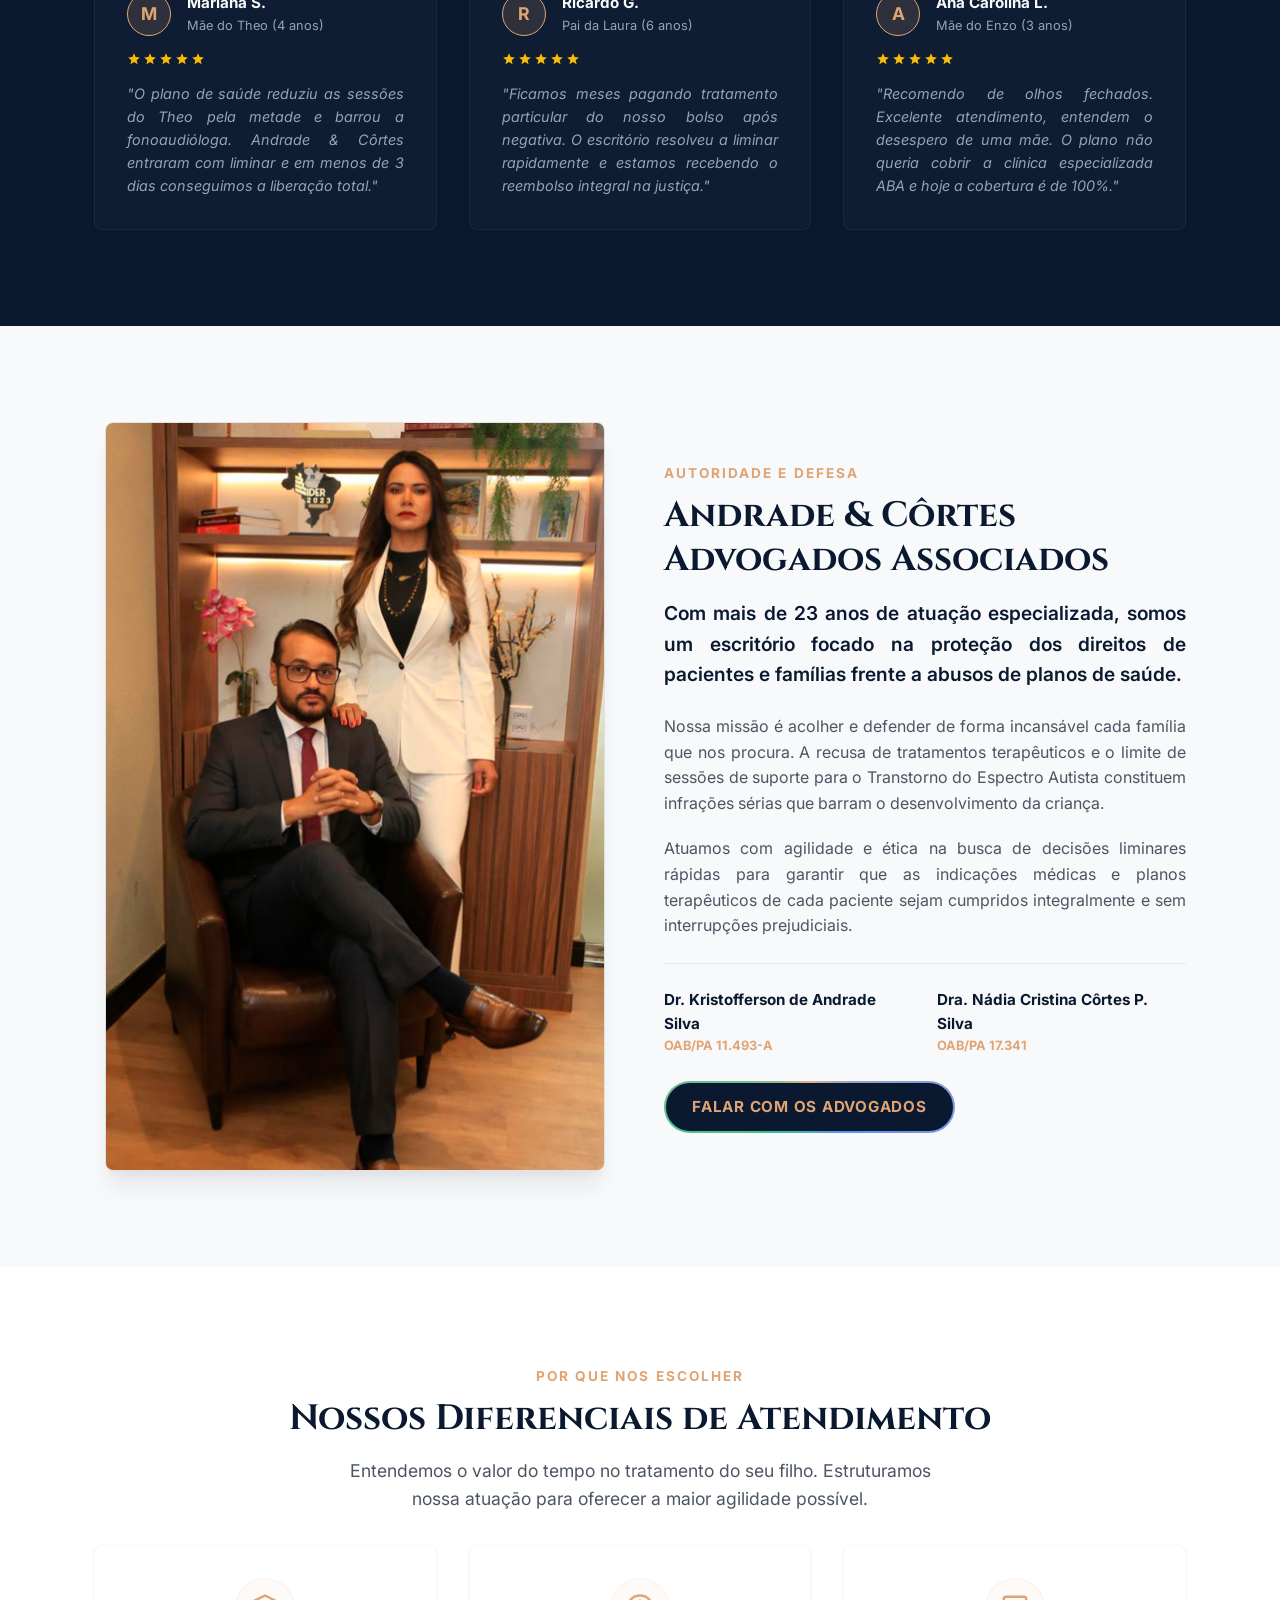
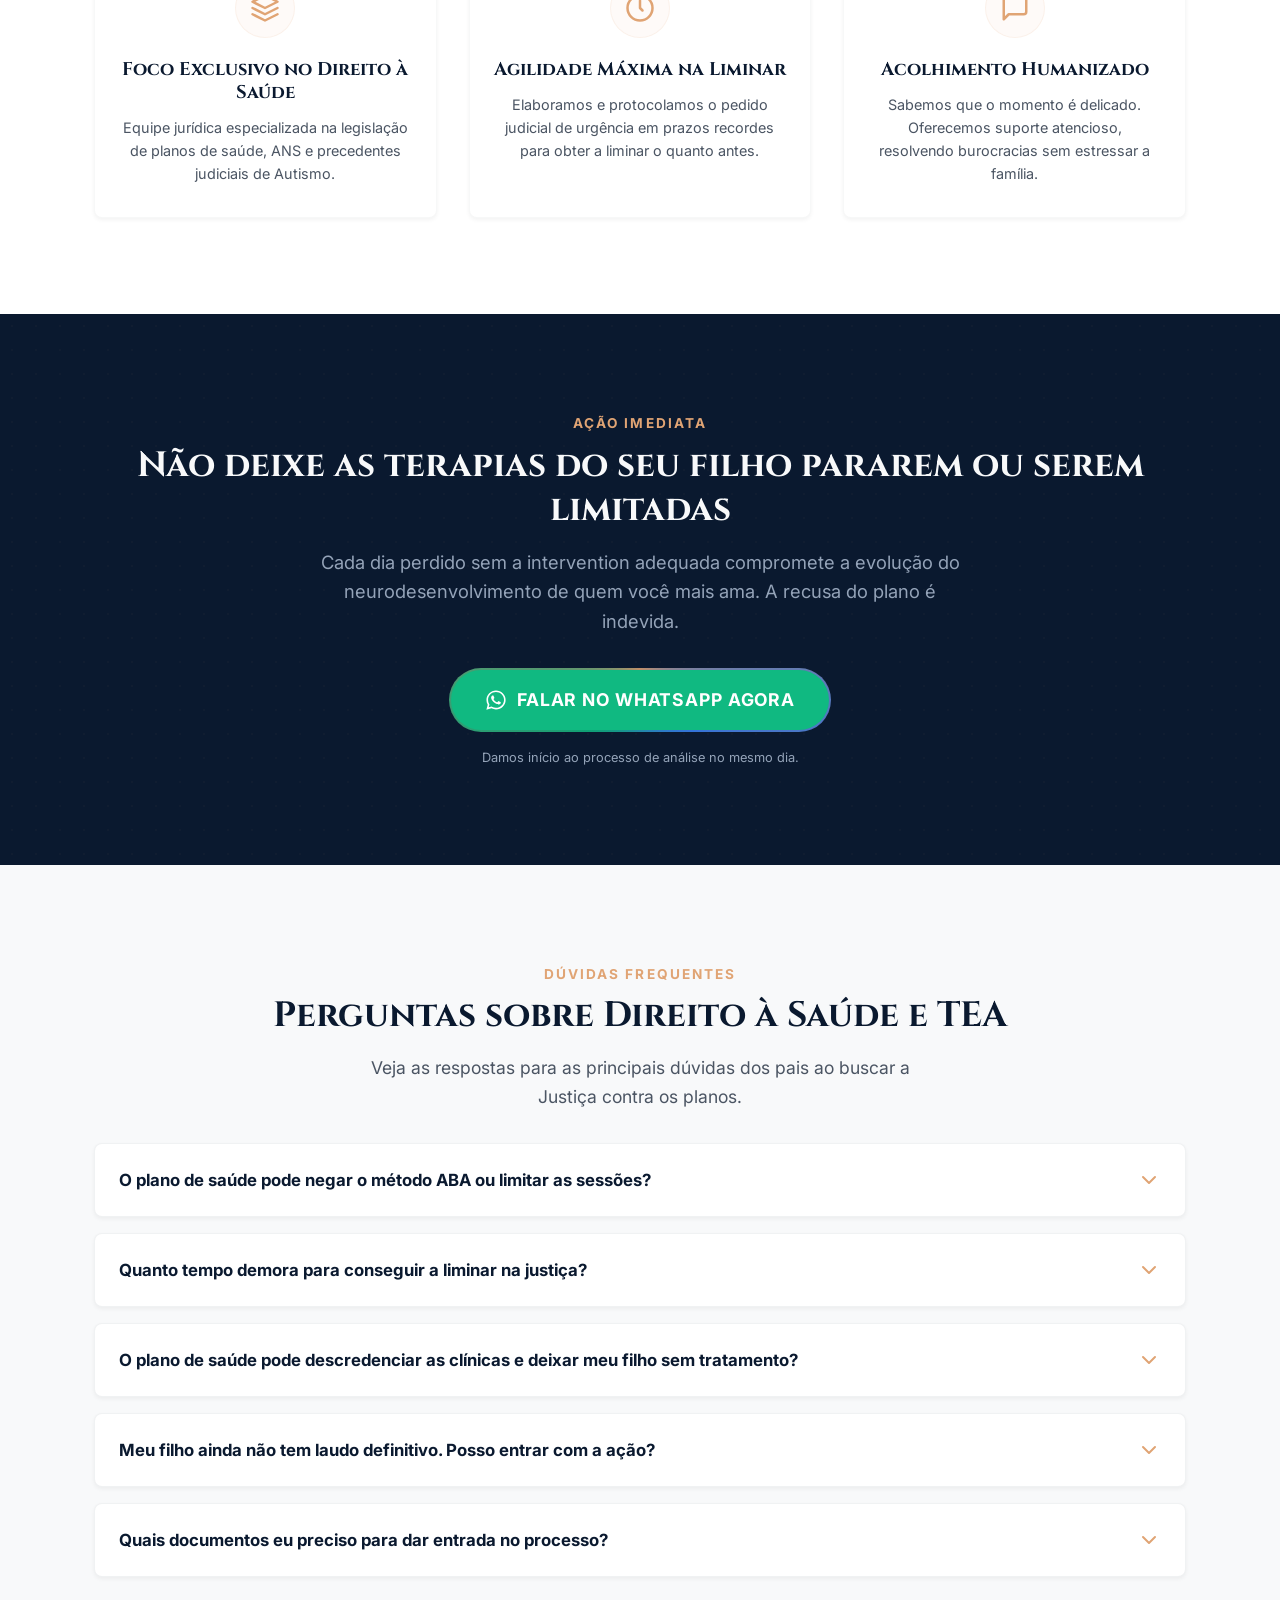
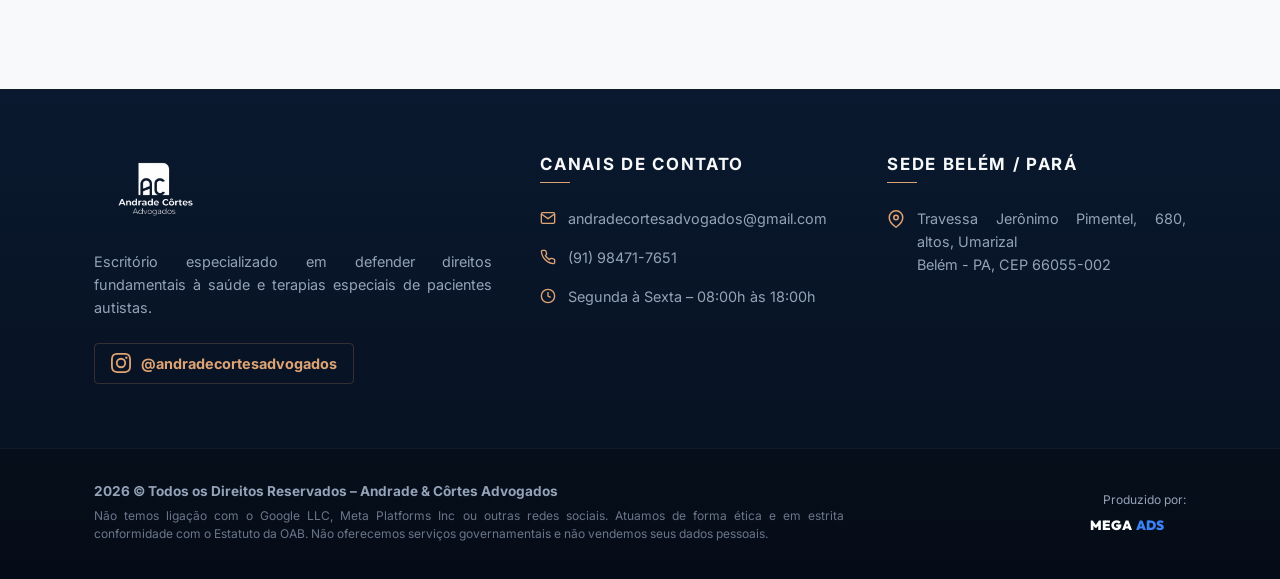
==== commit f9405ca7: "ci: forcar build na vercel" ====
--- a/index.html
+++ b/index.html
@@ -700,5 +700,6 @@
 
     <!-- Script Principal da Aplicação -->
     <script src="js/script.js"></script>
+    <!-- Trigger para forçar nova build e deploy na Vercel -->
 </body>
 </html>
